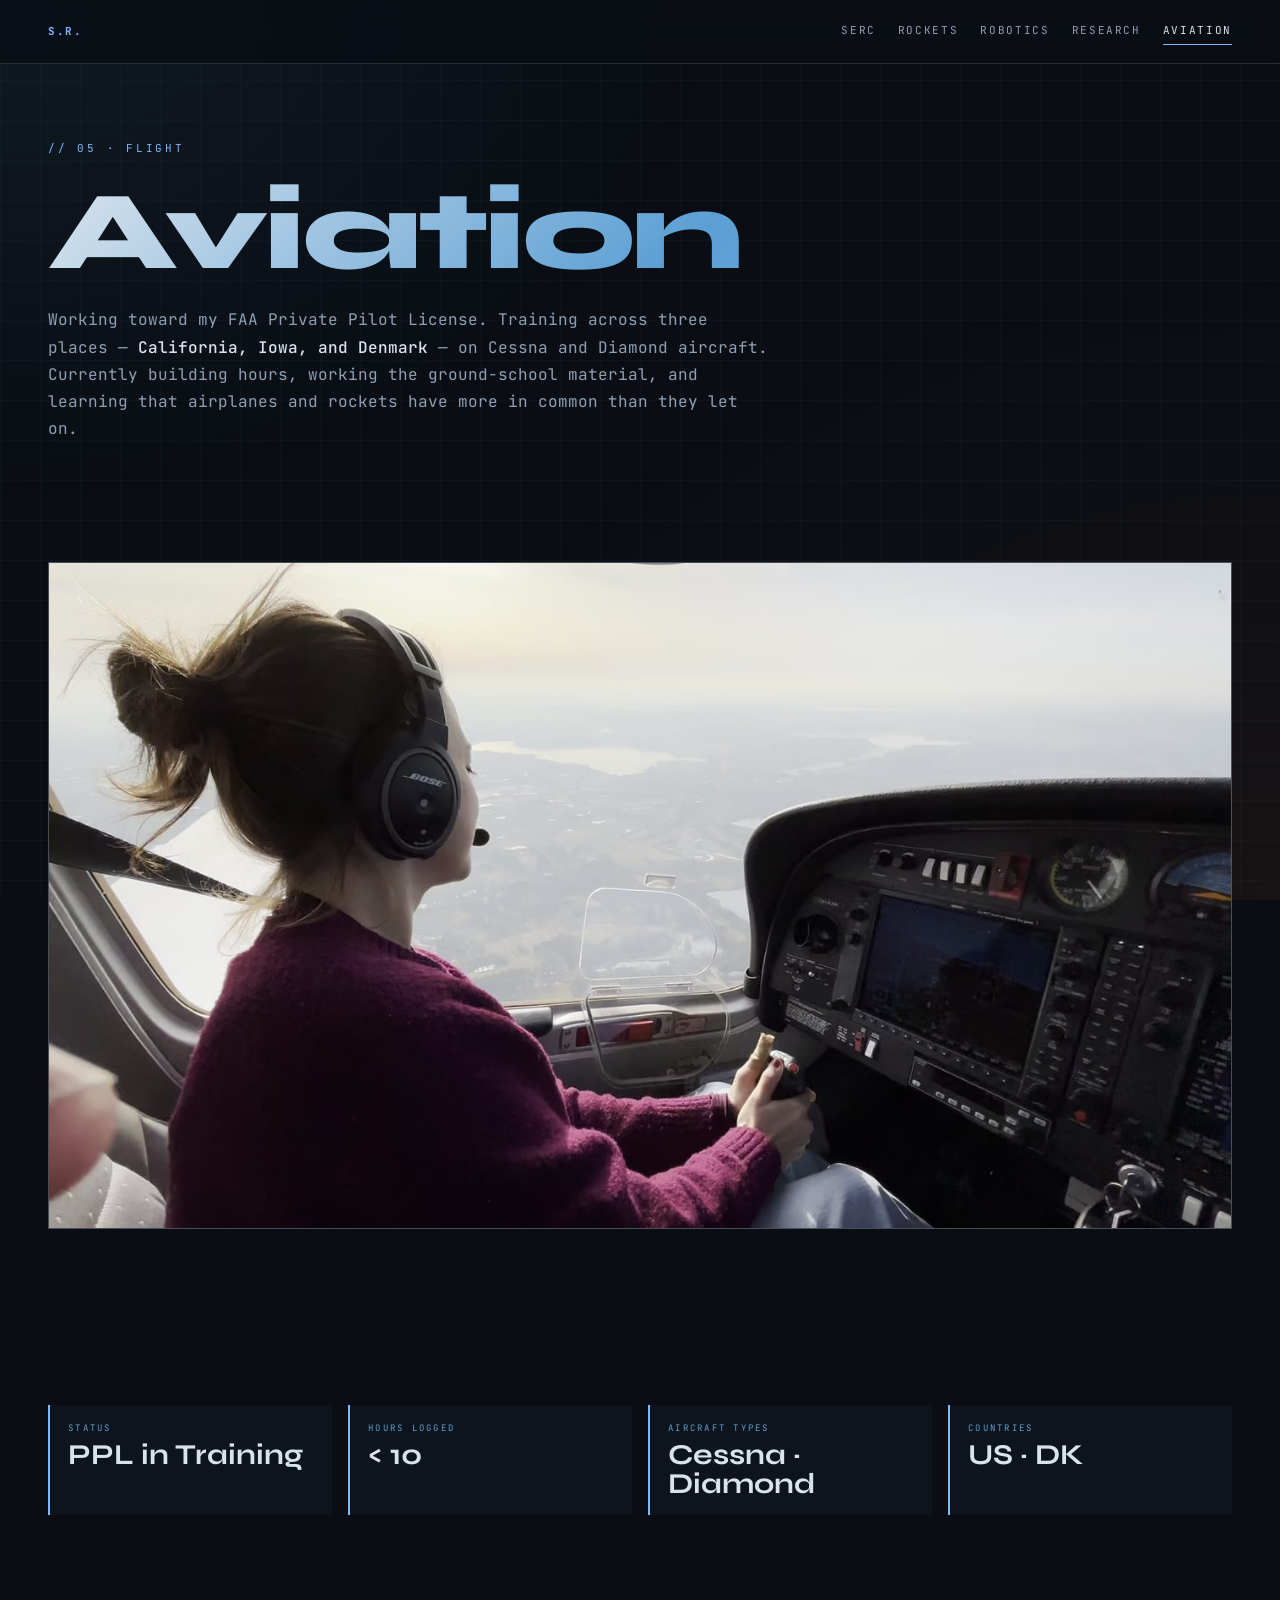
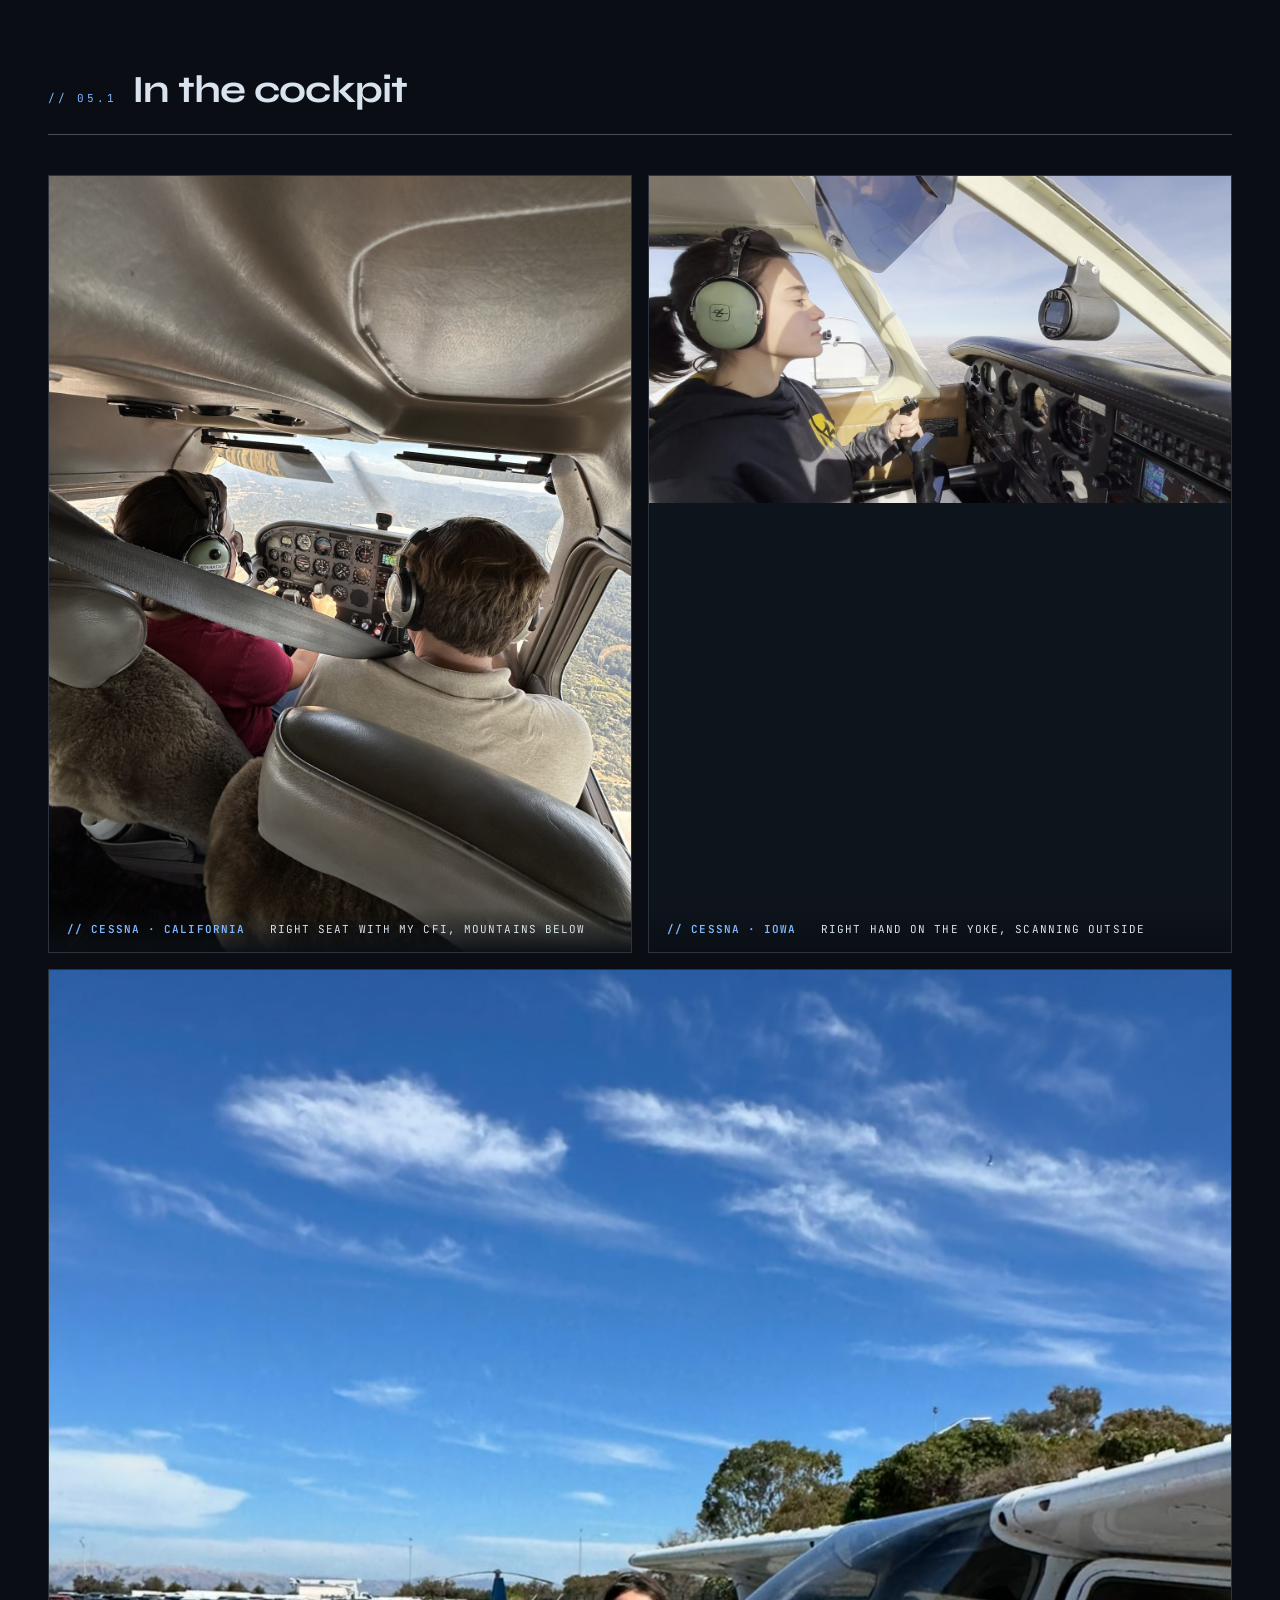
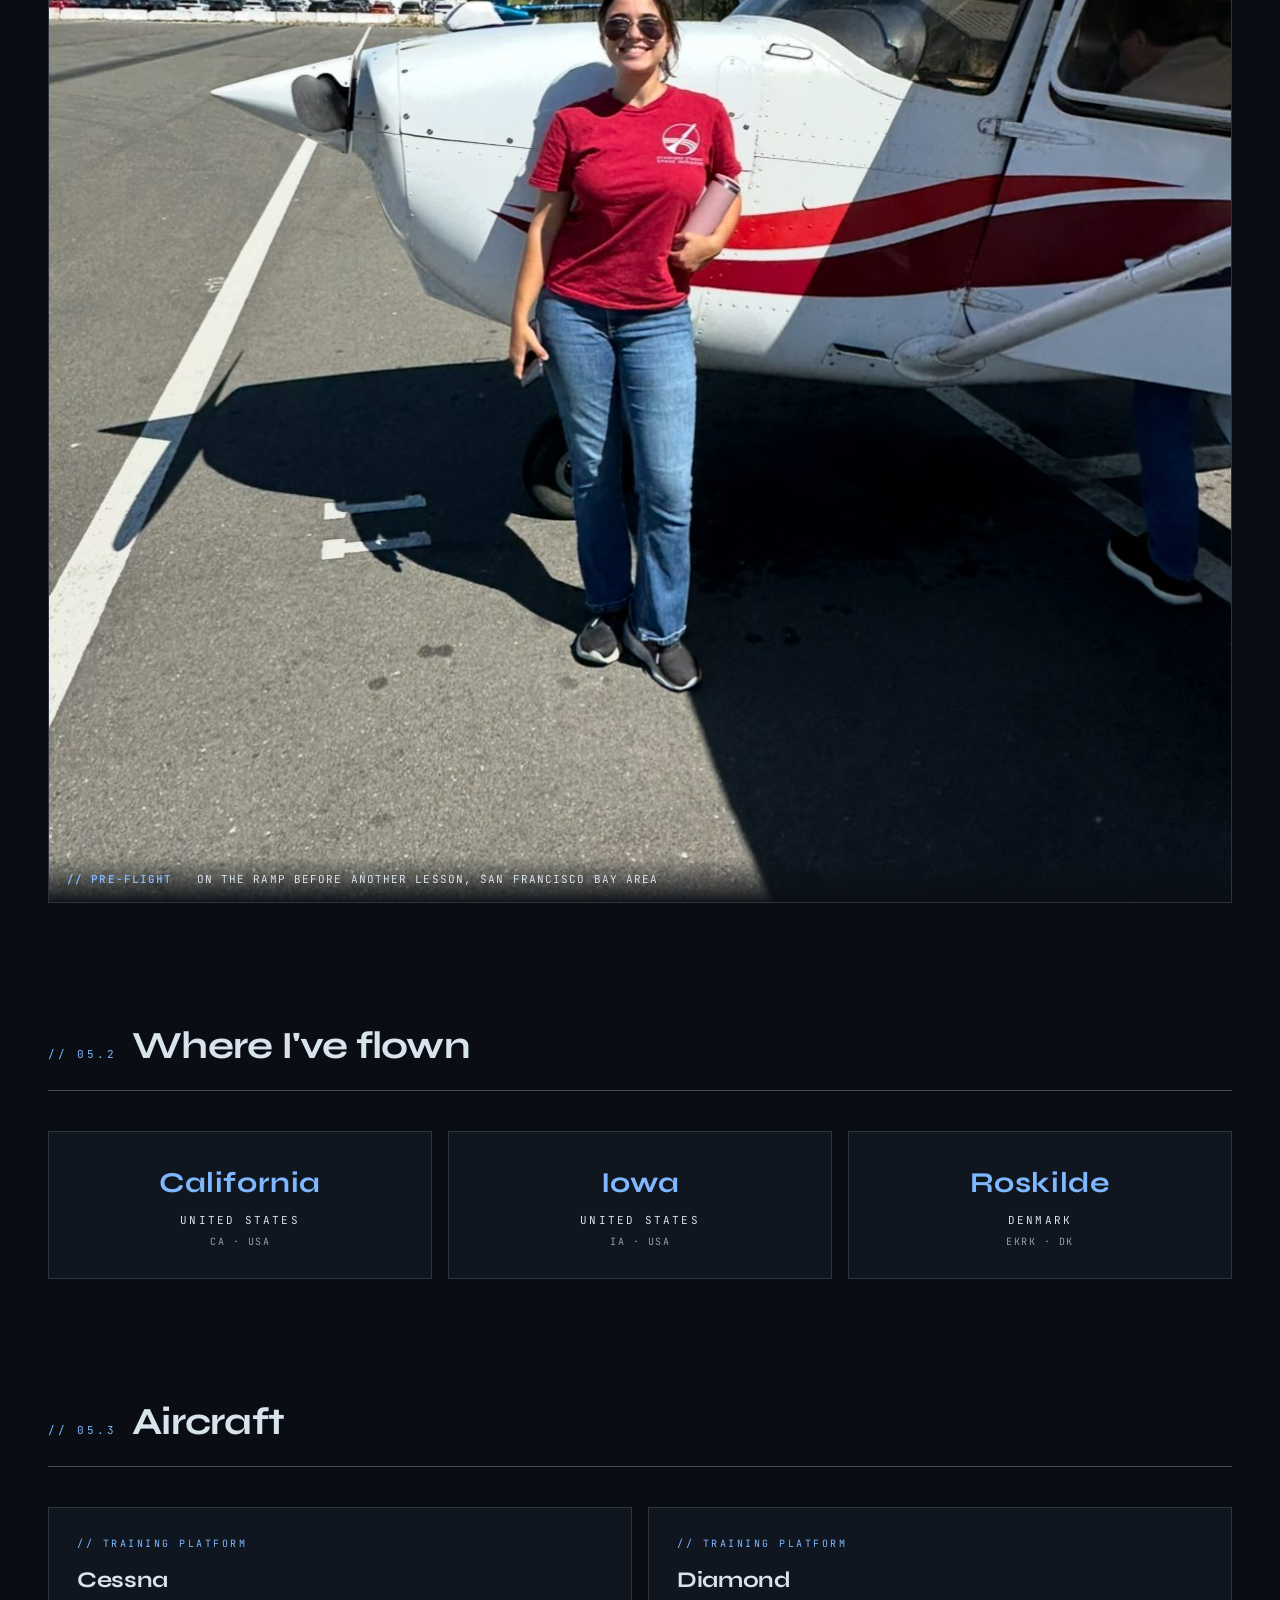
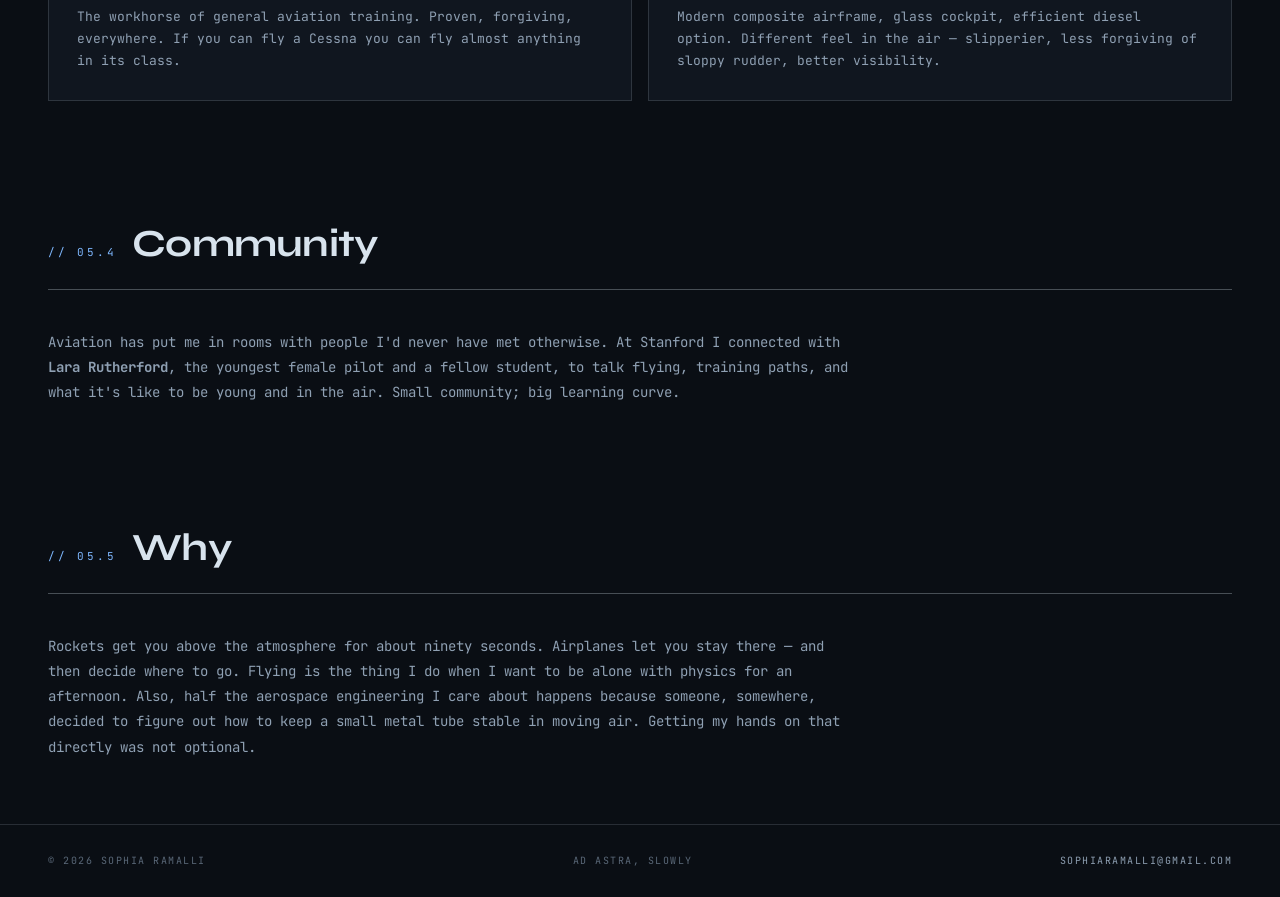
==== aviation.html @ e38fae96 "Update aviation.html" ====
<!DOCTYPE html>
<html lang="en">
<head>
<meta charset="UTF-8">
<meta name="viewport" content="width=device-width, initial-scale=1.0">
<title>Aviation - Sophia Ramalli</title>
<link rel="preconnect" href="https://fonts.googleapis.com">
<link rel="preconnect" href="https://fonts.gstatic.com" crossorigin>
<link href="https://fonts.googleapis.com/css2?family=JetBrains+Mono:wght@400;500;600;700&family=Syne:wght@500;600;700;800&display=swap" rel="stylesheet">
<link rel="stylesheet" href="styles.css">
<style>
.locations{display:grid;grid-template-columns:repeat(3,1fr);gap:16px;margin-top:24px}
.loc{background:var(--bg-card);border:1px solid var(--line);padding:28px;transition:border-color .3s;text-align:center}
.loc:hover{border-color:var(--theme-accent)}
.loc .icao{font-family:'Syne',sans-serif;font-size:1.8rem;font-weight:700;letter-spacing:0.02em;color:var(--theme-accent)}
.loc .place{margin-top:6px;font-size:11px;letter-spacing:0.2em;color:var(--text);text-transform:uppercase}
.loc .country{margin-top:4px;font-size:10px;color:var(--text-dim);letter-spacing:0.15em;text-transform:uppercase}
.ac-grid{display:grid;grid-template-columns:1fr 1fr;gap:16px}
@media(max-width:768px){.locations,.ac-grid{grid-template-columns:1fr}}
</style>
</head>
<body class="page-aviation">

<nav>
  <a class="brand" href="index.html">S.R.</a>
  <div class="links">
    <a href="serc.html">SERC</a>
    <a href="rockets.html">Rockets</a>
    <a href="robotics.html">Robotics</a>
    <a href="research.html">Research</a>
    <a href="aviation.html" class="active">Aviation</a>
  </div>
</nav>

<main>

<header class="page-header">
  <div class="crumb">// 05 · FLIGHT</div>
  <h1>Aviation</h1>
  <p class="tagline">Working toward my FAA Private Pilot License. Training across three places — <em>California, Iowa, and Denmark</em> — on Cessna and Diamond aircraft. Currently building hours, working the ground-school material, and learning that airplanes and rockets have more in common than they let on.</p>
</header>

<section class="block reveal">
  <div class="img-hero">
    <img src="images/img_2002.jpg" alt="Sophia at the controls of a Diamond aircraft, glass cockpit visible, view of coastline below" loading="lazy">
  </div>
</section>

<section class="block reveal">
  <div class="tele-row">
    <div class="tele"><div class="l">Status</div><div class="v">PPL in Training</div></div>
    <div class="tele"><div class="l">Hours Logged</div><div class="v">&lt; 10</div></div>
    <div class="tele"><div class="l">Aircraft Types</div><div class="v">Cessna · Diamond</div></div>
    <div class="tele"><div class="l">Countries</div><div class="v">US · DK</div></div>
  </div>
</section>

<section class="block reveal">
  <div class="section-title"><span class="num">// 05.1</span><h2>In the cockpit</h2></div>
  <div style="display:grid;grid-template-columns:1fr 1fr;gap:16px" class="cockpit-grid">
    <div class="img-wrap">
      <img src="images/img_4714.jpg" alt="Sophia at the controls of a Cessna with CFI in the right seat, mountains visible" loading="lazy">
      <div class="caption"><b>// CESSNA · CALIFORNIA</b> &nbsp; Right seat with my CFI, mountains below</div>
    </div>
    <div class="img-wrap">
      <img src="images/img_6399.jpg" alt="Sophia in Iowa Hawkeyes hoodie at the controls of a Cessna mid-flight, hand on yoke, instrument panel visible" loading="lazy">
      <div class="caption"><b>// CESSNA · IOWA</b> &nbsp; Right hand on the yoke, scanning outside</div>
    </div>
  </div>
  <div style="margin-top:16px" class="img-wrap">
    <img src="images/img_4027.jpg" alt="Sophia in a Stanford Student Space Initiative shirt on the ramp next to a Cessna" loading="lazy">
    <div class="caption"><b>// PRE-FLIGHT</b> &nbsp; On the ramp before another lesson, San Francisco Bay Area</div>
  </div>
  <style>@media(max-width:768px){.cockpit-grid{grid-template-columns:1fr !important}}</style>
</section>

<section class="block reveal">
  <div class="section-title"><span class="num">// 05.2</span><h2>Where I've flown</h2></div>
  <div class="locations">
    <div class="loc"><div class="icao">California</div><div class="place">United States</div><div class="country">CA · USA</div></div>
    <div class="loc"><div class="icao">Iowa</div><div class="place">United States</div><div class="country">IA · USA</div></div>
    <div class="loc"><div class="icao">Roskilde</div><div class="place">Denmark</div><div class="country">EKRK · DK</div></div>
  </div>
</section>

<section class="block reveal">
  <div class="section-title"><span class="num">// 05.3</span><h2>Aircraft</h2></div>
  <div class="ac-grid">
    <div class="card">
      <div class="card-tag">// Training Platform</div>
      <h3>Cessna</h3>
      <p>The workhorse of general aviation training. Proven, forgiving, everywhere. If you can fly a Cessna you can fly almost anything in its class.</p>
    </div>
    <div class="card">
      <div class="card-tag">// Training Platform</div>
      <h3>Diamond</h3>
      <p>Modern composite airframe, glass cockpit, efficient diesel option. Different feel in the air — slipperier, less forgiving of sloppy rudder, better visibility.</p>
    </div>
  </div>
</section>

<section class="block reveal">
  <div class="section-title"><span class="num">// 05.4</span><h2>Community</h2></div>
  <p style="color:var(--text-dim);font-size:14px;line-height:1.8;max-width:800px">
    Aviation has put me in rooms with people I'd never have met otherwise. At Stanford I connected with <b>Lara Rutherford</b>, the youngest female pilot and a fellow student, to talk flying, training paths, and what it's like to be young and in the air. Small community; big learning curve.
  </p>
</section>

<section class="block reveal">
  <div class="section-title"><span class="num">// 05.5</span><h2>Why</h2></div>
  <p style="color:var(--text-dim);font-size:14px;line-height:1.8;max-width:800px">
    Rockets get you above the atmosphere for about ninety seconds. Airplanes let you stay there — and then decide where to go. Flying is the thing I do when I want to be alone with physics for an afternoon. Also, half the aerospace engineering I care about happens because someone, somewhere, decided to figure out how to keep a small metal tube stable in moving air. Getting my hands on that directly was not optional.
  </p>
</section>

</main>

<footer>
  <span>© 2026 Sophia Ramalli</span>
  <span>Ad astra, slowly</span>
  <span><a href="mailto:sophiaramalli@gmail.com">sophiaramalli@gmail.com</a></span>
</footer>

<script>const io=new IntersectionObserver((es)=>{es.forEach(e=>{if(e.isIntersecting){e.target.classList.add('in');io.unobserve(e.target)}})},{rootMargin:'-40px'});document.querySelectorAll('.reveal').forEach(el=>io.observe(el));</script>
</body>
</html>
---- styles.css ----
/* ===== BASE ===== */
*,*::before,*::after{margin:0;padding:0;box-sizing:border-box}
:root{
  --bg:#0A0E14;
  --bg-alt:#0E141C;
  --bg-card:#10161F;
  --text:#D8E3ED;
  --text-dim:#8FA0B3;
  --text-mute:#5A6878;
  --accent:#5B9FD4;
  --hot:#FF6B35;
  --hot-dim:rgba(255,107,53,0.12);
  --line:rgba(216,227,237,0.15);
  --line-strong:rgba(216,227,237,0.3);
}
html{scroll-behavior:smooth}
body{
  background:var(--bg);color:var(--text);
  font-family:'JetBrains Mono',monospace;font-size:14px;line-height:1.6;
  overflow-x:hidden;min-height:100vh;
  --theme-accent:var(--hot);
}
body.page-home     {--theme-accent:#FF6B35}
body.page-serc     {--theme-accent:#FF6B35}
body.page-rockets  {--theme-accent:#E14D2A}
body.page-robotics {--theme-accent:#37D6B8}
body.page-research {--theme-accent:#FFC857}
body.page-industry {--theme-accent:#A78BFA}
body.page-impact   {--theme-accent:#F472B6}
body.page-aviation {--theme-accent:#7FB8FF}

body::before{content:'';position:fixed;inset:0;background-image:linear-gradient(rgba(100,160,200,0.04) 1px,transparent 1px),linear-gradient(90deg,rgba(100,160,200,0.04) 1px,transparent 1px);background-size:40px 40px;pointer-events:none;z-index:0}
body::after{content:'';position:fixed;inset:0;background:radial-gradient(ellipse at top left,rgba(91,159,212,0.08) 0%,transparent 40%),radial-gradient(ellipse at bottom right,rgba(255,107,53,0.06) 0%,transparent 50%);pointer-events:none;z-index:0}
main,nav,footer{position:relative;z-index:1}
a{color:inherit;text-decoration:none}

/* ===== NAV ===== */
nav{position:fixed;top:0;left:0;right:0;z-index:100;padding:18px 48px;display:flex;justify-content:space-between;align-items:center;background:rgba(10,14,20,0.85);backdrop-filter:blur(12px);border-bottom:1px solid var(--line);font-size:11px;letter-spacing:0.15em;text-transform:uppercase}
nav .brand{color:var(--theme-accent);font-weight:700}
nav .links{display:flex;gap:22px}
nav .links a{color:var(--text-dim);transition:color .2s;padding:4px 0}
nav .links a:hover{color:var(--theme-accent)}
nav .links a.active{color:var(--text);border-bottom:1px solid var(--theme-accent)}
@media(max-width:900px){nav{padding:14px 18px;font-size:10px}nav .links{gap:10px}}
@media(max-width:520px){nav .links{display:none}nav::after{content:'☰';color:var(--theme-accent);font-size:18px}}

/* ===== FRAME CORNERS ===== */
.corner{position:absolute;width:16px;height:16px;border-color:var(--theme-accent);pointer-events:none}
.corner.tl{top:-1px;left:-1px;border-top:2px solid;border-left:2px solid}
.corner.tr{top:-1px;right:-1px;border-top:2px solid;border-right:2px solid}
.corner.bl{bottom:-1px;left:-1px;border-bottom:2px solid;border-left:2px solid}
.corner.br{bottom:-1px;right:-1px;border-bottom:2px solid;border-right:2px solid}

/* ===== PAGE HEADER ===== */
.page-header{padding:140px 48px 40px;max-width:1400px;margin:0 auto}
.page-header .crumb{font-size:11px;letter-spacing:0.25em;color:var(--theme-accent);text-transform:uppercase;margin-bottom:24px}
.page-header h1{font-family:'Syne',sans-serif;font-size:clamp(3rem,9vw,7rem);font-weight:800;letter-spacing:-0.03em;line-height:0.9;background:linear-gradient(135deg,var(--text) 0%,var(--accent) 55%,var(--theme-accent) 100%);-webkit-background-clip:text;-webkit-text-fill-color:transparent;background-clip:text}
.page-header .tagline{margin-top:24px;color:var(--text-dim);font-size:1rem;max-width:720px;line-height:1.7}
.page-header .tagline em{color:var(--text);font-style:normal;font-weight:500}
@media(max-width:768px){.page-header{padding:110px 20px 30px}}

.ham-banner{
  display:flex;
  align-items:center;
  gap:14px;
  flex-wrap:wrap;
  margin-bottom:28px;
  padding:14px 18px;
  border:1px solid var(--hot);
  background:rgba(255,107,53,0.06);
  width:fit-content;
  position:relative;
  overflow:hidden;
}

.ham-banner::before{
  content:'';
  position:absolute;
  inset:0;
  background:linear-gradient(
    135deg,
    transparent 0%,
    rgba(255,107,53,0.08) 100%
  );
  pointer-events:none;
}

.ham-label{
  font-size:10px;
  letter-spacing:0.25em;
  text-transform:uppercase;
  color:var(--hot);
  font-weight:700;
}

.ham-text{
  font-size:12px;
  color:var(--text-dim);
  letter-spacing:0.08em;
}

.ham-call{
  font-family:'JetBrains Mono', monospace;
  font-size:13px;
  font-weight:700;
  letter-spacing:0.18em;
  color:var(--text);
  padding:6px 10px;
  border:1px solid var(--line-strong);
  background:rgba(255,255,255,0.03);
}

.access-grid{
  display:grid;
  grid-template-columns:repeat(2,minmax(0,1fr));
  gap:20px;
  margin-top:24px;
}

.access-card{
  display:block;
  padding:30px;
  border:1px solid rgba(255,255,255,0.12);
  background:linear-gradient(180deg,#0B1D3A 0%, #081427 100%);
  text-decoration:none;
  color:#F5F7FA;
  transition:
    transform .18s ease,
    border-color .18s ease,
    box-shadow .18s ease,
    background .18s ease;
  position:relative;
  overflow:hidden;
}

.access-card::before{
  content:"";
  position:absolute;
  inset:0;
  background:linear-gradient(
    135deg,
    rgba(255,255,255,0.06),
    transparent 40%
  );
  pointer-events:none;
}

.access-card:hover{
  transform:translateY(-5px);
  border-color:rgba(255,255,255,0.22);
  box-shadow:0 12px 30px rgba(0,0,0,0.28);
  background:linear-gradient(180deg,#10264A 0%, #0A1830 100%);
}

.access-label{
  font-size:11px;
  letter-spacing:.14em;
  color:#9FB3D1;
  margin-bottom:14px;
}

.access-card h3{
  margin-bottom:12px;
  color:#FFFFFF;
}

.access-card p{
  font-size:14px;
  line-height:1.7;
  color:#C8D1DC;
}

.access-link{
  display:inline-block;
  margin-top:20px;
  font-weight:600;
  color:#FFFFFF;
}

@media(max-width:900px){
  .access-grid{
    grid-template-columns:1fr;
  }
}

@media(max-width:900px){
  .access-grid{
    grid-template-columns:1fr;
  }
}

/* ===== SECTIONS ===== */
section.block{padding:48px 48px 64px;max-width:1400px;margin:0 auto}
@media(max-width:768px){section.block{padding:32px 20px}}
.section-title{display:flex;align-items:baseline;gap:16px;margin-bottom:40px;padding-bottom:14px;border-bottom:1px solid var(--line-strong)}
.section-title .num{font-size:11px;letter-spacing:0.25em;color:var(--theme-accent)}
.section-title h2{font-family:'Syne',sans-serif;font-size:clamp(1.6rem,3.5vw,2.4rem);font-weight:700;letter-spacing:-0.02em;color:var(--text)}

/* ===== TELEMETRY STRIP ===== */
.tele-row{display:grid;grid-template-columns:repeat(4,1fr);gap:16px;margin:32px 0}
.tele{padding:16px 18px;border-left:2px solid var(--theme-accent);background:var(--bg-alt)}
.tele .l{font-size:9px;letter-spacing:0.25em;color:var(--accent);text-transform:uppercase}
.tele .v{font-family:'Syne',sans-serif;font-size:clamp(1.3rem,2.6vw,1.8rem);font-weight:700;color:var(--text);margin-top:6px;line-height:1}
@media(max-width:768px){.tele-row{grid-template-columns:repeat(2,1fr)}}

/* ===== CARDS ===== */
.card{background:var(--bg-card);border:1px solid var(--line);padding:28px;transition:border-color .3s,transform .3s}
.card:hover{border-color:var(--theme-accent);transform:translateY(-2px)}
.card-tag{font-size:10px;letter-spacing:0.25em;color:var(--theme-accent);text-transform:uppercase;margin-bottom:10px}
.card h3{font-family:'Syne',sans-serif;font-size:1.4rem;font-weight:700;letter-spacing:-0.015em;margin-bottom:8px;color:var(--text)}
.card p{color:var(--text-dim);font-size:13px;line-height:1.7}
.card .meta{margin-top:18px;padding-top:14px;border-top:1px solid var(--line);display:flex;gap:24px;font-size:10px;letter-spacing:0.15em;text-transform:uppercase;color:var(--accent);flex-wrap:wrap}
.card .meta b{color:var(--text);font-weight:500;display:block;font-size:13px;margin-top:4px}

/* ===== IMAGES ===== */
.img-wrap{position:relative;overflow:hidden;background:var(--bg-alt);border:1px solid var(--line)}
.img-wrap img{display:block;width:100%;height:auto;transition:transform .6s ease}
.img-wrap:hover img{transform:scale(1.03)}
.img-wrap .caption{position:absolute;left:0;right:0;bottom:0;padding:14px 18px;background:linear-gradient(transparent,rgba(10,14,20,0.95));font-size:11px;letter-spacing:0.1em;color:var(--text);text-transform:uppercase;line-height:1.5}
.img-wrap .caption b{color:var(--theme-accent);font-weight:600}
.img-hero{margin:32px 0;position:relative}
.img-hero img{width:100%;height:auto;display:block;border:1px solid var(--line-strong)}

/* ===== TIMELINE ===== */
.timeline{display:flex;flex-direction:column}
.tl-item{display:grid;grid-template-columns:160px 1fr;gap:32px;padding:22px 0;border-top:1px solid var(--line);transition:border-color .3s}
.tl-item:hover{border-top-color:var(--theme-accent)}
.tl-item:first-child{border-top:1px solid var(--line-strong)}
.tl-date{font-size:11px;letter-spacing:0.15em;color:var(--accent);text-transform:uppercase;padding-top:4px}
.tl-content .role{font-family:'Syne',sans-serif;font-size:1.3rem;font-weight:600;color:var(--text);letter-spacing:-0.01em}
.tl-content .org{color:var(--theme-accent);font-size:11px;letter-spacing:0.15em;text-transform:uppercase;margin-top:4px}
.tl-content .desc{color:var(--text-dim);margin-top:10px;font-size:13px;line-height:1.7}
@media(max-width:768px){.tl-item{grid-template-columns:1fr;gap:8px}}

/* ===== MEDIA STRIP (home) ===== */
.media-badges{display:flex;gap:10px;flex-wrap:wrap;margin-top:24px}
.media-badge{display:inline-flex;align-items:center;gap:8px;padding:6px 14px;border:1px solid var(--theme-accent);color:var(--theme-accent);font-size:10px;letter-spacing:0.2em;text-transform:uppercase;font-weight:600}

/* ===== FOOTER ===== */
footer{padding:28px 48px;border-top:1px solid var(--line);display:flex;justify-content:space-between;font-size:10px;letter-spacing:0.15em;text-transform:uppercase;color:var(--text-mute);gap:12px}
footer a{color:var(--text-dim)}
footer a:hover{color:var(--theme-accent)}
@media(max-width:768px){footer{padding:20px 18px;flex-direction:column;gap:6px;text-align:center}}

/* ===== GROUP DIVIDERS (subsection labels) ===== */
.group-divider{
  max-width:1400px;margin:48px auto 8px;padding:0 48px;
  display:flex;align-items:center;gap:18px;
  font-family:'JetBrains Mono',monospace;font-size:10px;letter-spacing:0.35em;text-transform:uppercase;
  color:var(--theme-accent);font-weight:700;
}
.group-divider::before{content:'';flex:0 0 28px;height:1px;background:var(--theme-accent);opacity:0.5}
.group-divider::after{content:'';flex:1;height:1px;background:var(--line)}
@media(max-width:768px){.group-divider{padding:0 20px;margin-top:32px}}

/* ===== REVEAL ===== */
@media(prefers-reduced-motion:no-preference){.reveal{opacity:0;transform:translateY(20px);transition:opacity .8s ease,transform .8s ease}.reveal.in{opacity:1;transform:translateY(0)}}

/* ===== CTA ===== */
.cta{display:inline-block;padding:12px 24px;border:1px solid var(--theme-accent);color:var(--theme-accent);font-size:11px;letter-spacing:0.2em;text-transform:uppercase;font-weight:600;transition:all .2s}
.cta:hover{background:var(--theme-accent);color:var(--bg)}
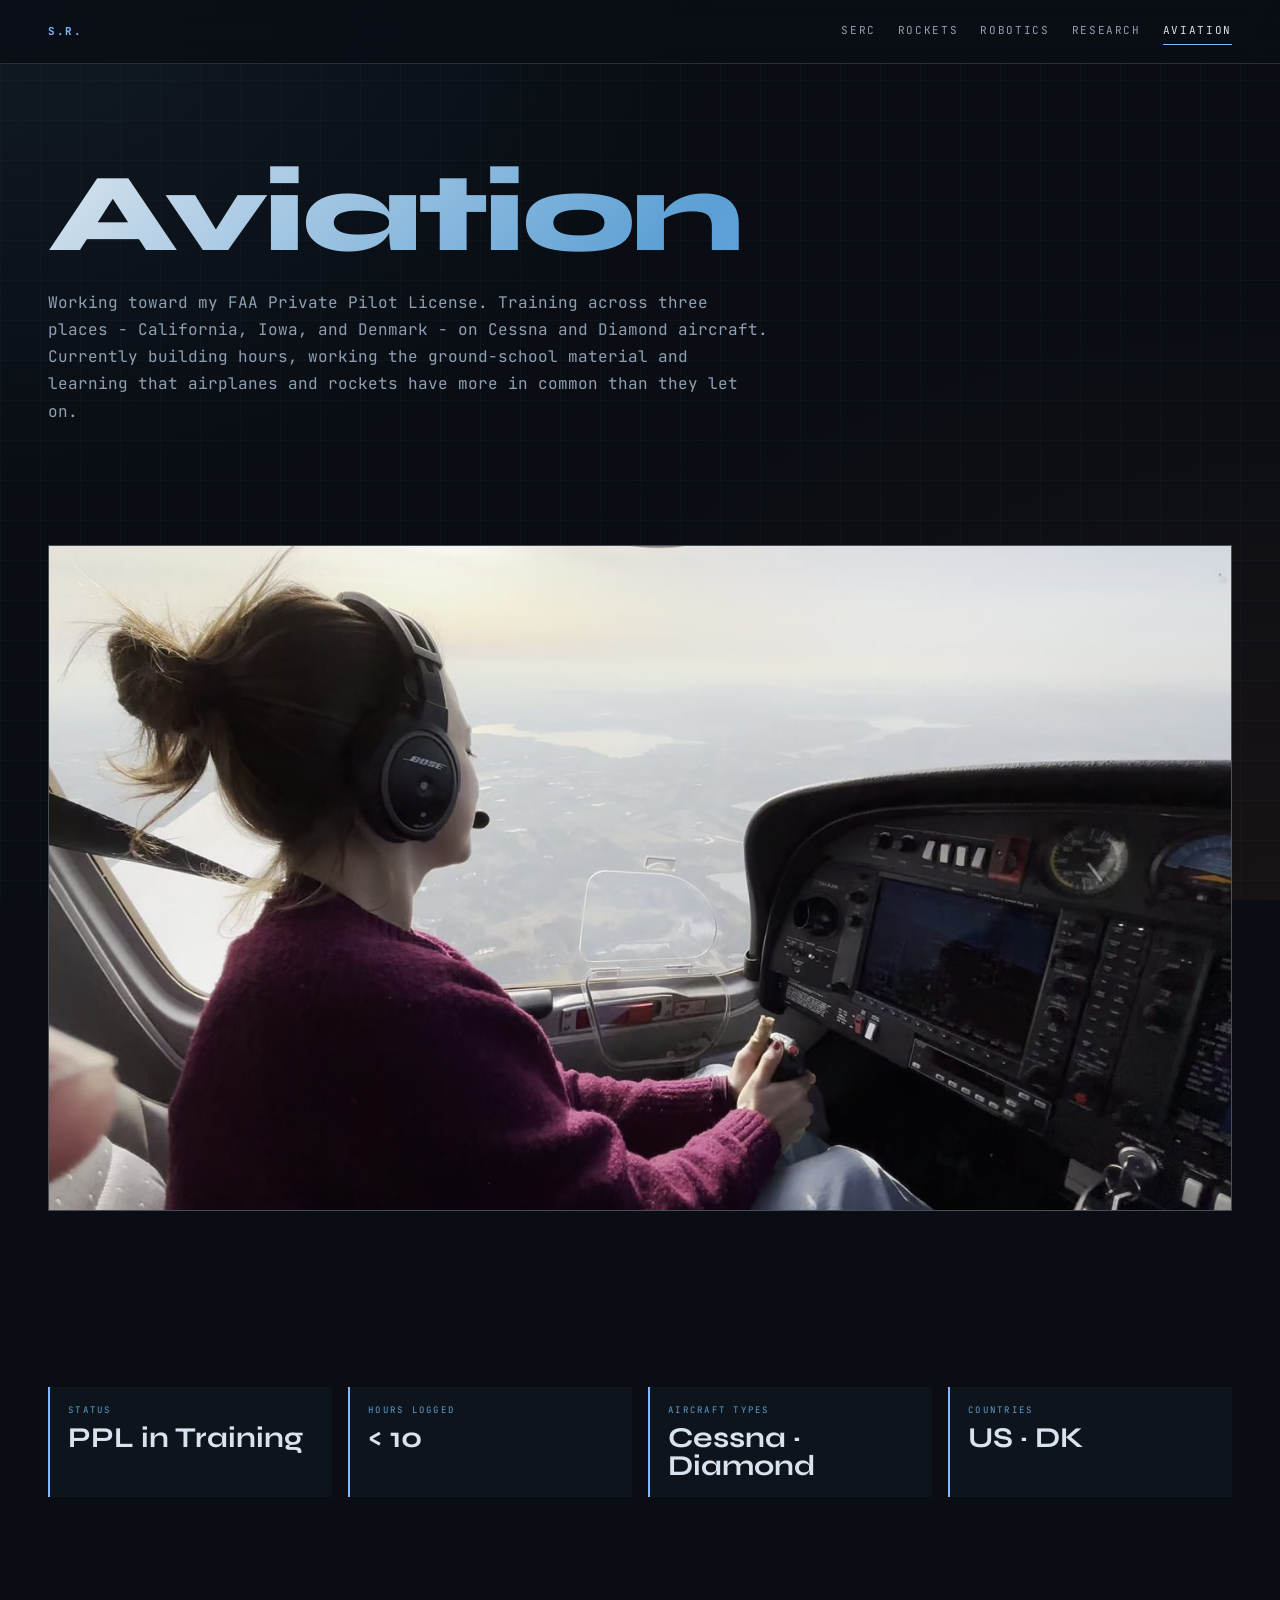
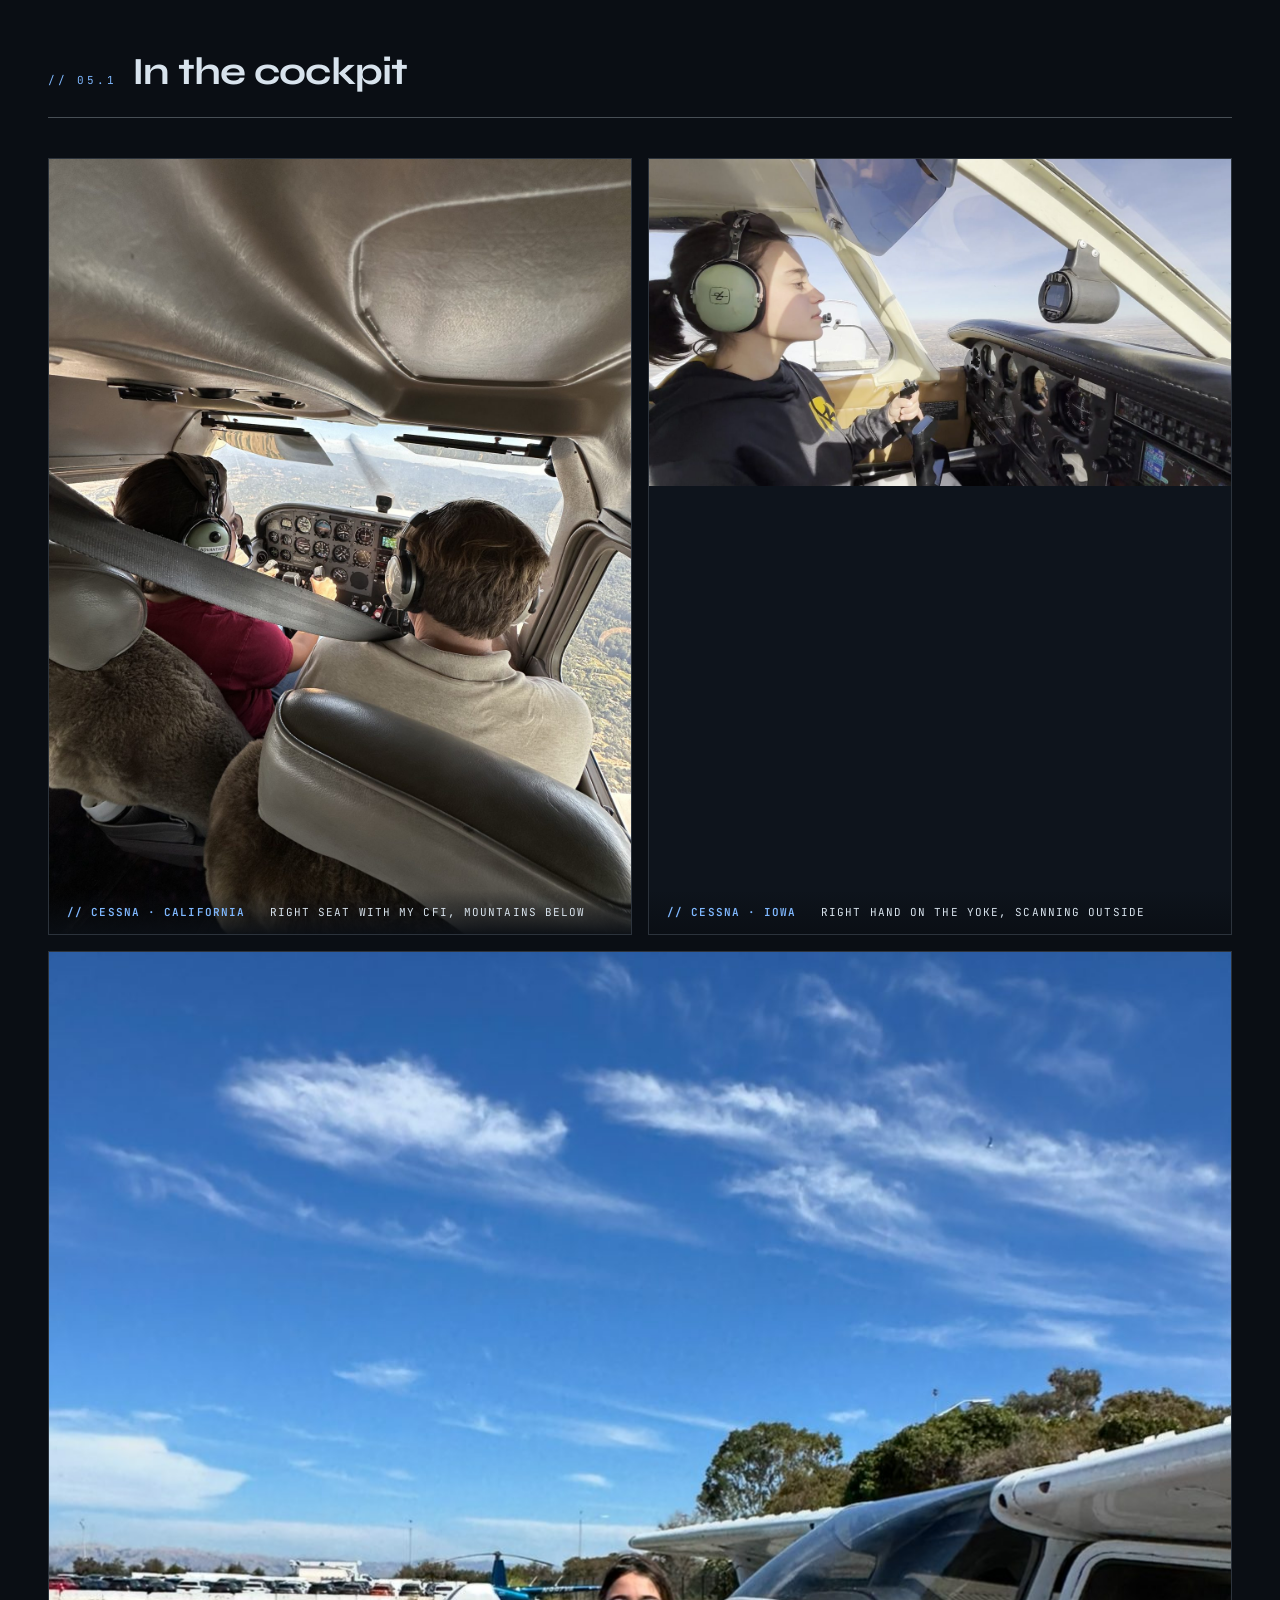
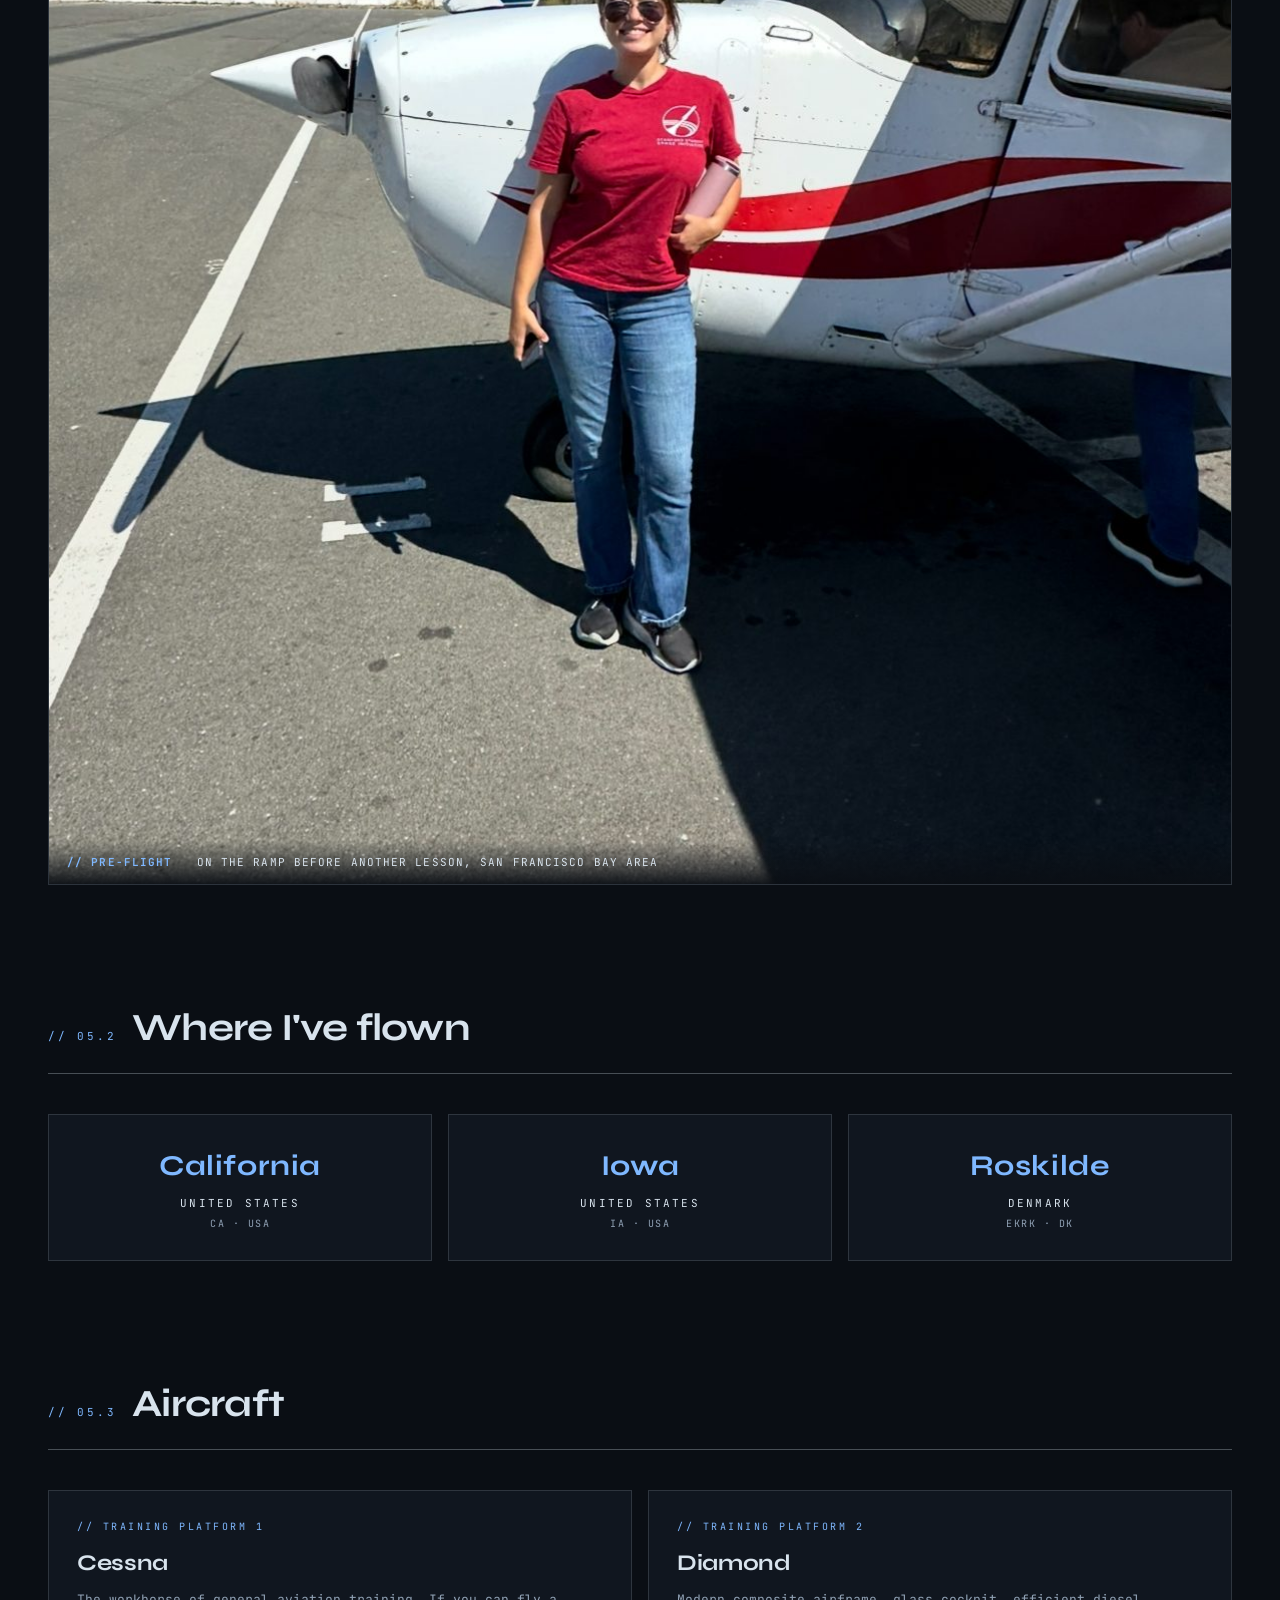
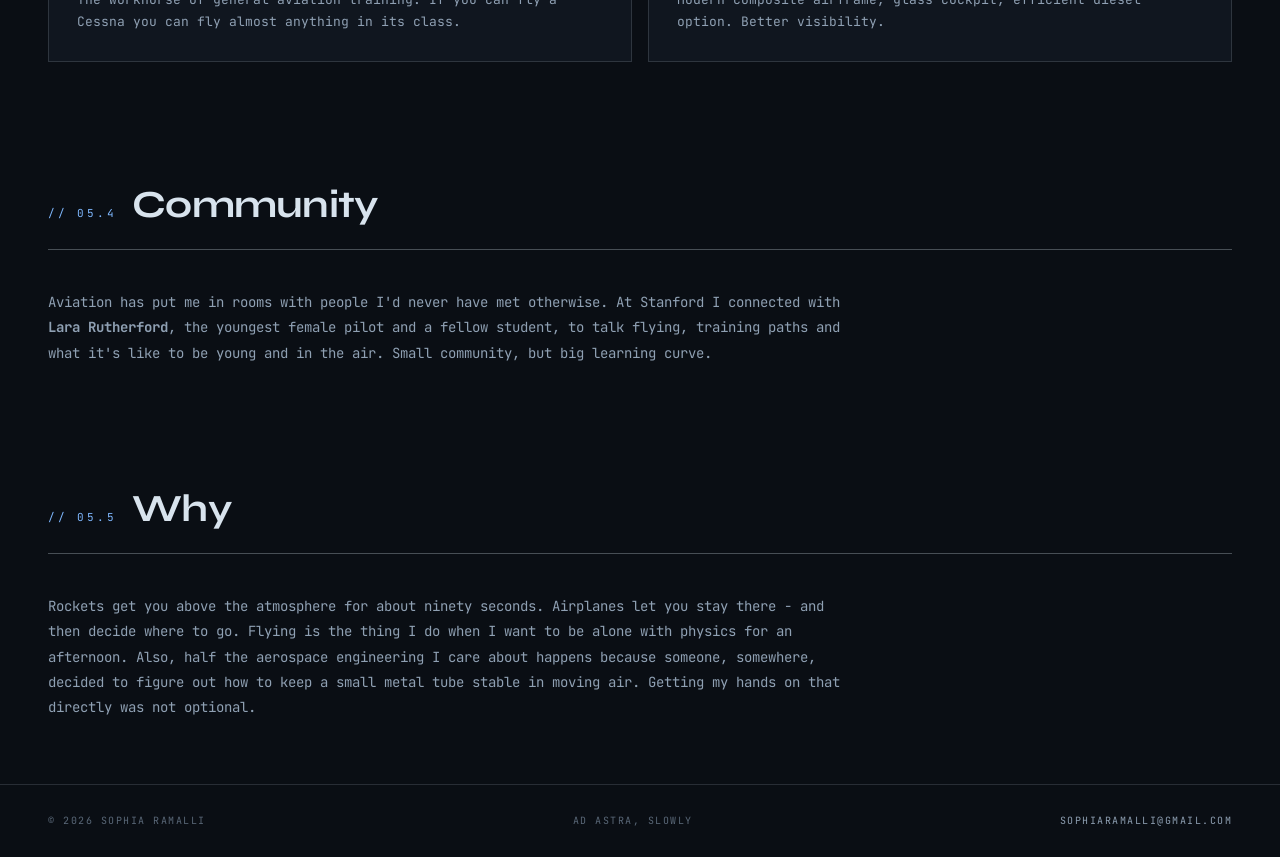
==== commit dd1c42aa: "Update aviation.html" ====
--- a/aviation.html
+++ b/aviation.html
@@ -35,9 +35,9 @@
 <main>
 
 <header class="page-header">
-  <div class="crumb">// 05 · FLIGHT</div>
+  <div class="crumb"></div>
   <h1>Aviation</h1>
-  <p class="tagline">Working toward my FAA Private Pilot License. Training across three places — <em>California, Iowa, and Denmark</em> — on Cessna and Diamond aircraft. Currently building hours, working the ground-school material, and learning that airplanes and rockets have more in common than they let on.</p>
+  <p class="tagline">Working toward my FAA Private Pilot License. Training across three places - California, Iowa, and Denmark - on Cessna and Diamond aircraft. Currently building hours, working the ground-school material and learning that airplanes and rockets have more in common than they let on.</p>
 </header>
 
 <section class="block reveal">
@@ -87,14 +87,14 @@
   <div class="section-title"><span class="num">// 05.3</span><h2>Aircraft</h2></div>
   <div class="ac-grid">
     <div class="card">
-      <div class="card-tag">// Training Platform</div>
+      <div class="card-tag">// Training Platform 1</div>
       <h3>Cessna</h3>
-      <p>The workhorse of general aviation training. Proven, forgiving, everywhere. If you can fly a Cessna you can fly almost anything in its class.</p>
+      <p>The workhorse of general aviation training. If you can fly a Cessna you can fly almost anything in its class.</p>
     </div>
     <div class="card">
-      <div class="card-tag">// Training Platform</div>
+      <div class="card-tag">// Training Platform 2</div>
       <h3>Diamond</h3>
-      <p>Modern composite airframe, glass cockpit, efficient diesel option. Different feel in the air — slipperier, less forgiving of sloppy rudder, better visibility.</p>
+      <p>Modern composite airframe, glass cockpit, efficient diesel option. Better visibility.</p>
     </div>
   </div>
 </section>
@@ -102,14 +102,14 @@
 <section class="block reveal">
   <div class="section-title"><span class="num">// 05.4</span><h2>Community</h2></div>
   <p style="color:var(--text-dim);font-size:14px;line-height:1.8;max-width:800px">
-    Aviation has put me in rooms with people I'd never have met otherwise. At Stanford I connected with <b>Lara Rutherford</b>, the youngest female pilot and a fellow student, to talk flying, training paths, and what it's like to be young and in the air. Small community; big learning curve.
+    Aviation has put me in rooms with people I'd never have met otherwise. At Stanford I connected with <b>Lara Rutherford</b>, the youngest female pilot and a fellow student, to talk flying, training paths and what it's like to be young and in the air. Small community, but big learning curve.
   </p>
 </section>
 
 <section class="block reveal">
   <div class="section-title"><span class="num">// 05.5</span><h2>Why</h2></div>
   <p style="color:var(--text-dim);font-size:14px;line-height:1.8;max-width:800px">
-    Rockets get you above the atmosphere for about ninety seconds. Airplanes let you stay there — and then decide where to go. Flying is the thing I do when I want to be alone with physics for an afternoon. Also, half the aerospace engineering I care about happens because someone, somewhere, decided to figure out how to keep a small metal tube stable in moving air. Getting my hands on that directly was not optional.
+    Rockets get you above the atmosphere for about ninety seconds. Airplanes let you stay there - and then decide where to go. Flying is the thing I do when I want to be alone with physics for an afternoon. Also, half the aerospace engineering I care about happens because someone, somewhere, decided to figure out how to keep a small metal tube stable in moving air. Getting my hands on that directly was not optional.
   </p>
 </section>
 
--- a/styles.css
+++ b/styles.css
@@ -189,6 +189,30 @@
   }
 }
 
+.media-strip .item{
+  font-size:12px;
+  color:var(--text-dim);
+  display:flex;
+  align-items:center;
+  gap:8px;
+  text-decoration:none;
+  transition:all .25s ease;
+}
+
+.media-strip .item:hover{
+  color:var(--hot);
+  transform:translateY(-1px);
+}
+
+.media-strip .item b{
+  color:var(--text);
+  font-weight:500;
+}
+
+.media-strip .item:hover b{
+  color:var(--hot);
+}
+
 /* ===== SECTIONS ===== */
 section.block{padding:48px 48px 64px;max-width:1400px;margin:0 auto}
 @media(max-width:768px){section.block{padding:32px 20px}}
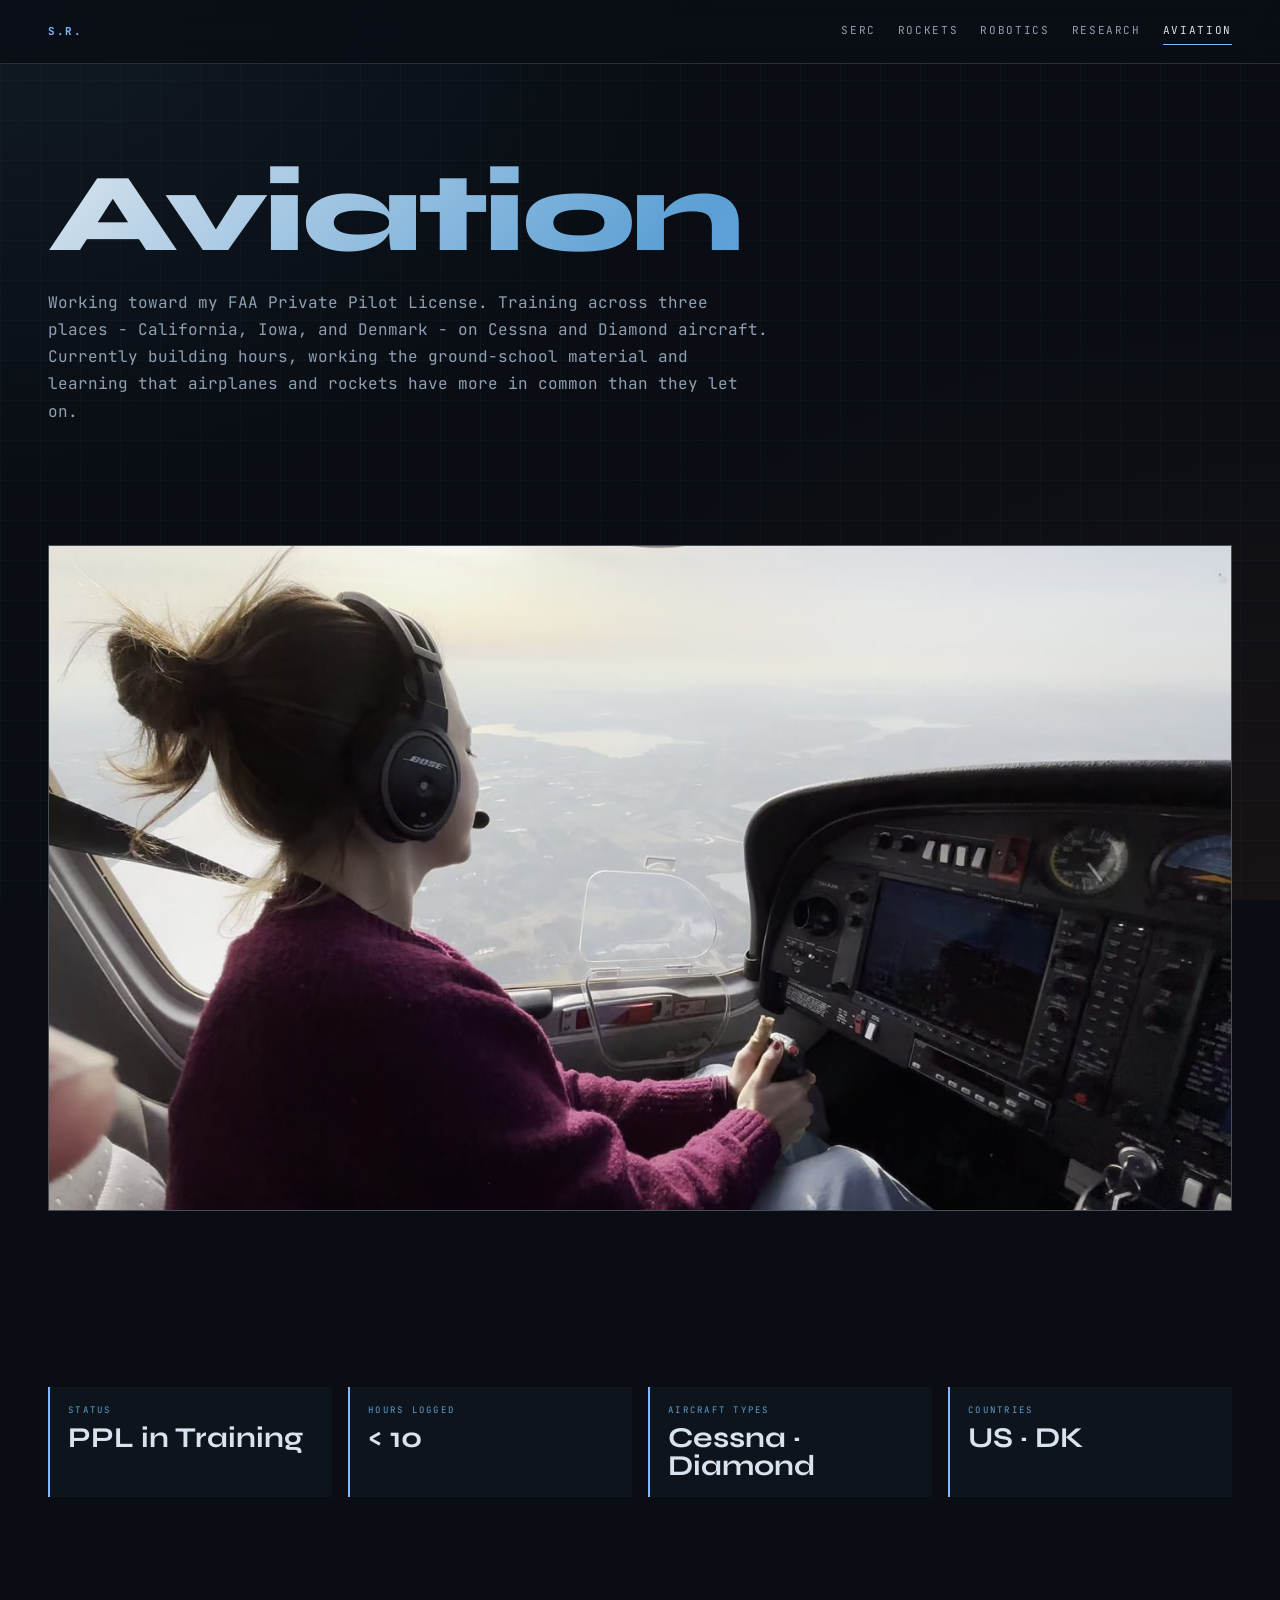
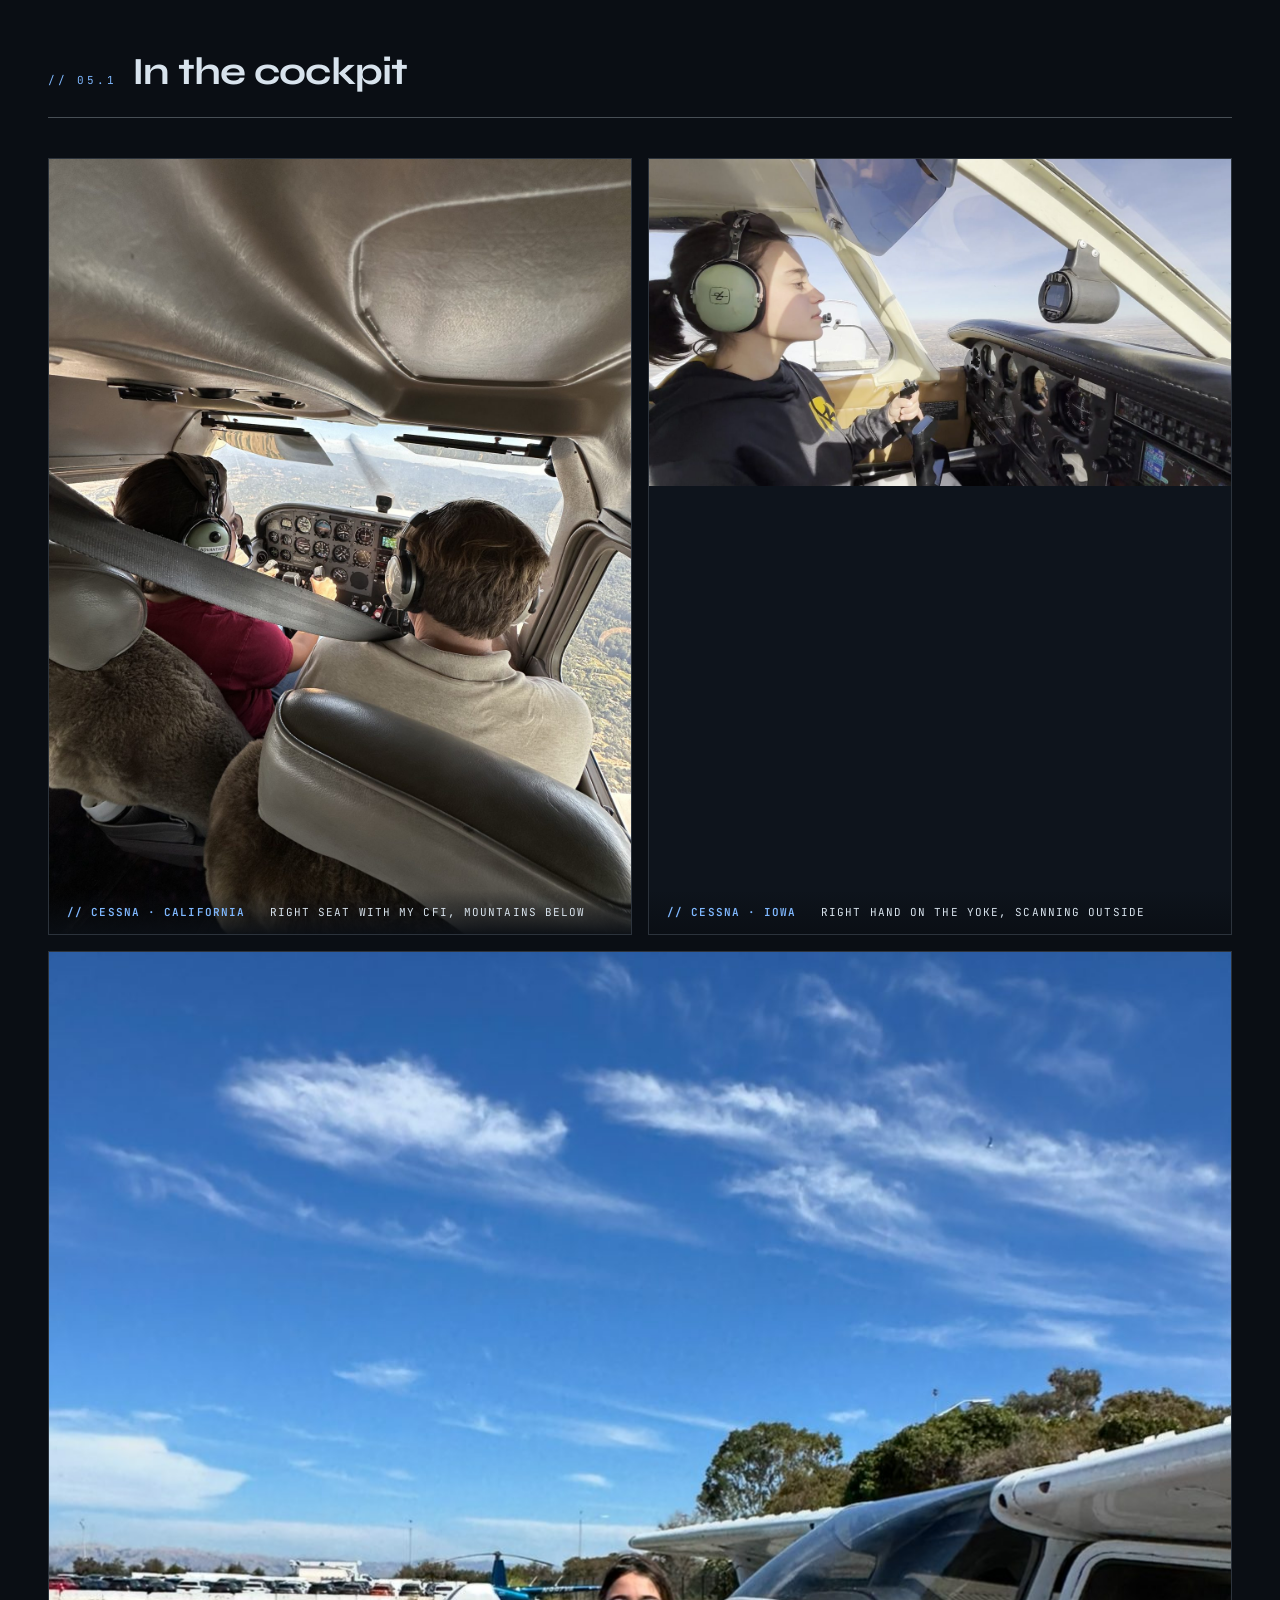
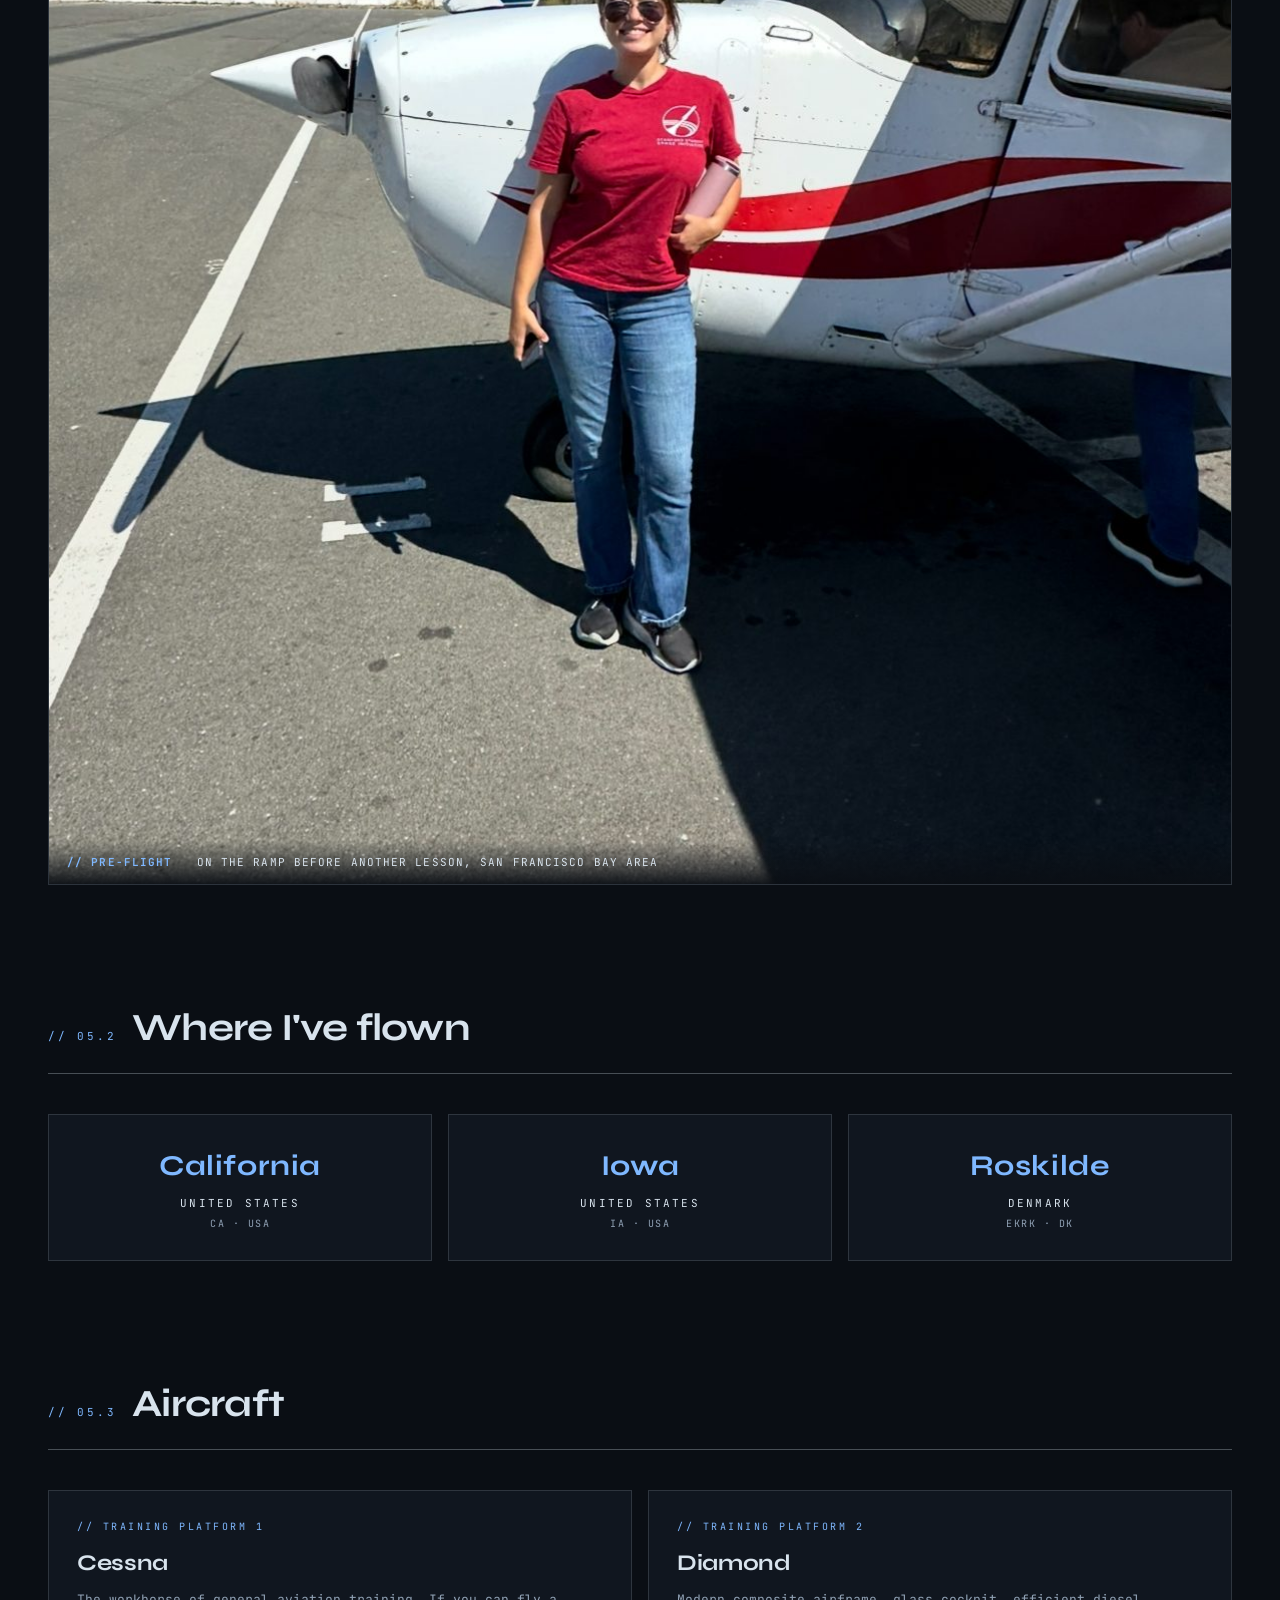
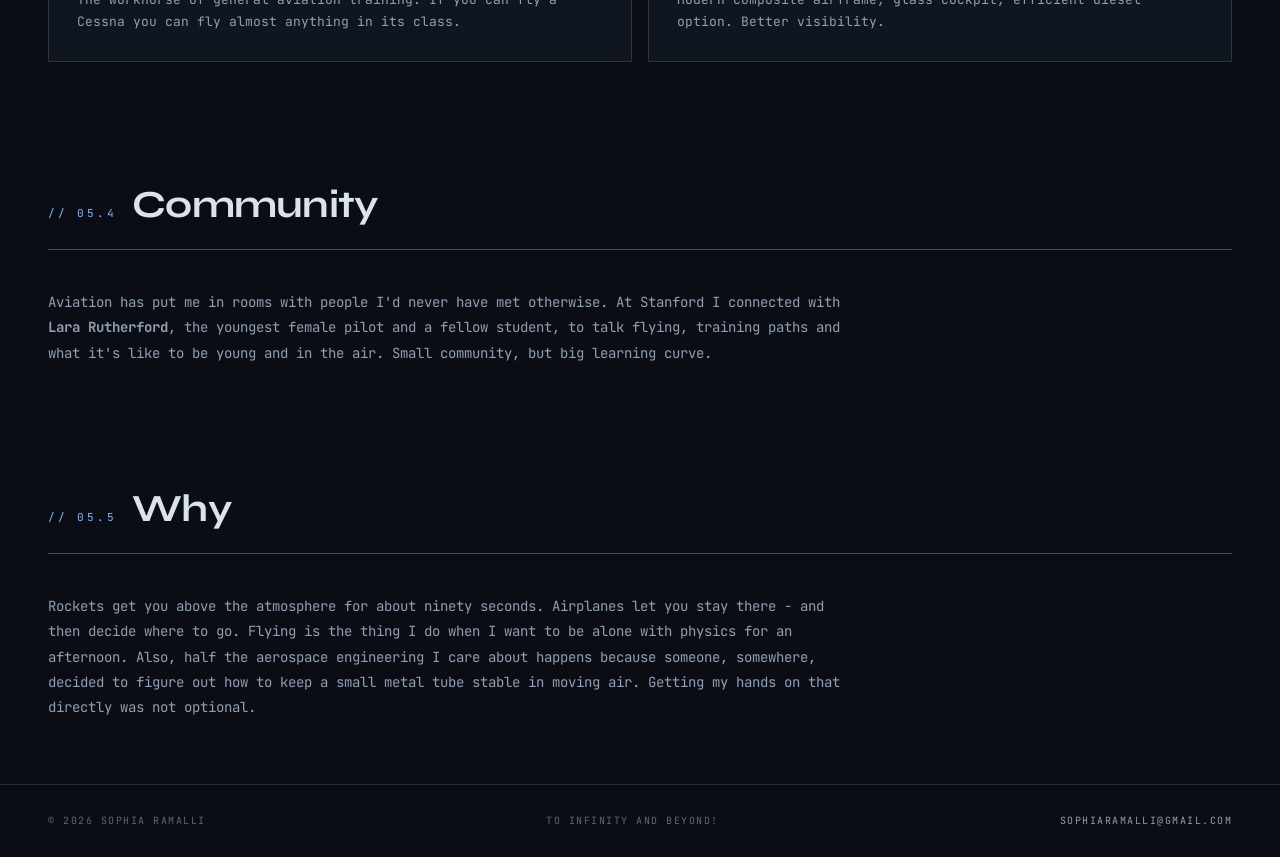
==== commit 8abaa8e1: "Update aviation.html" ====
--- a/aviation.html
+++ b/aviation.html
@@ -117,7 +117,7 @@
 
 <footer>
   <span>© 2026 Sophia Ramalli</span>
-  <span>Ad astra, slowly</span>
+  <span>To infinity and beyond!</span>
   <span><a href="mailto:sophiaramalli@gmail.com">sophiaramalli@gmail.com</a></span>
 </footer>
 
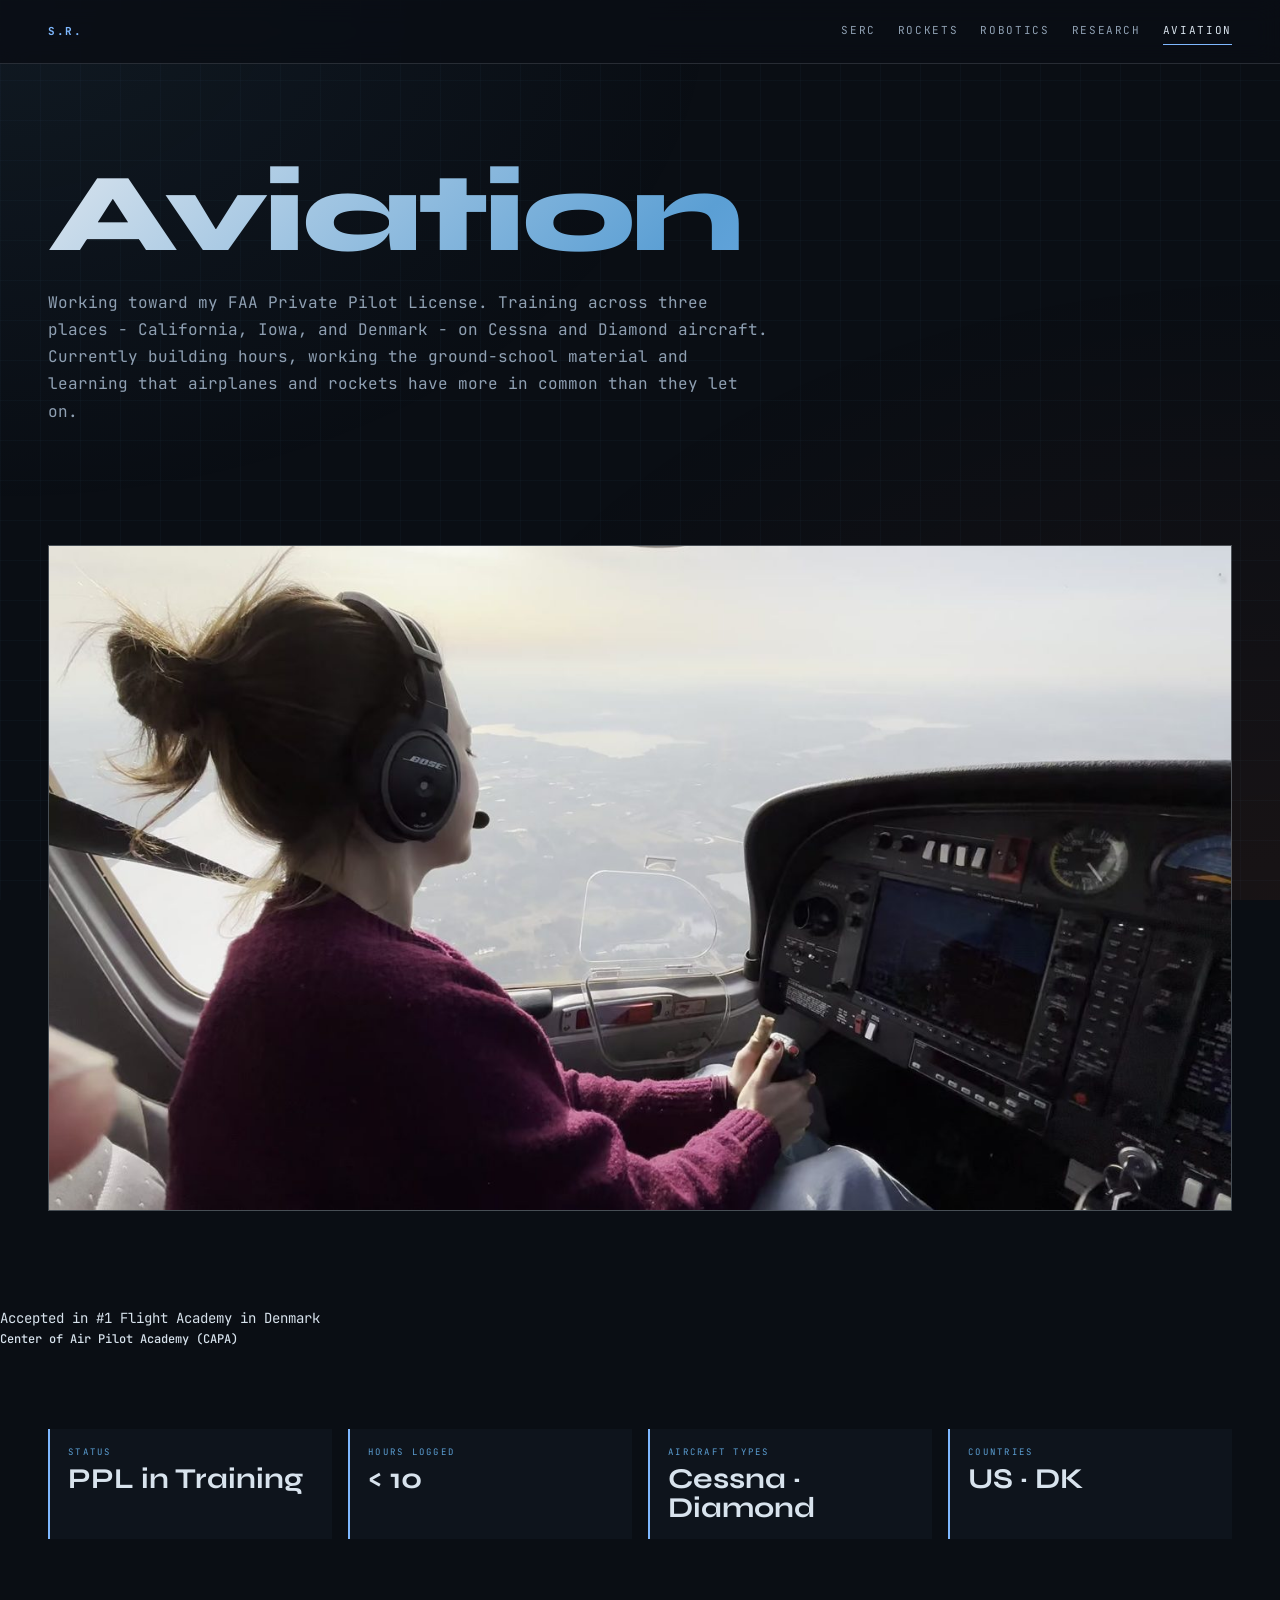
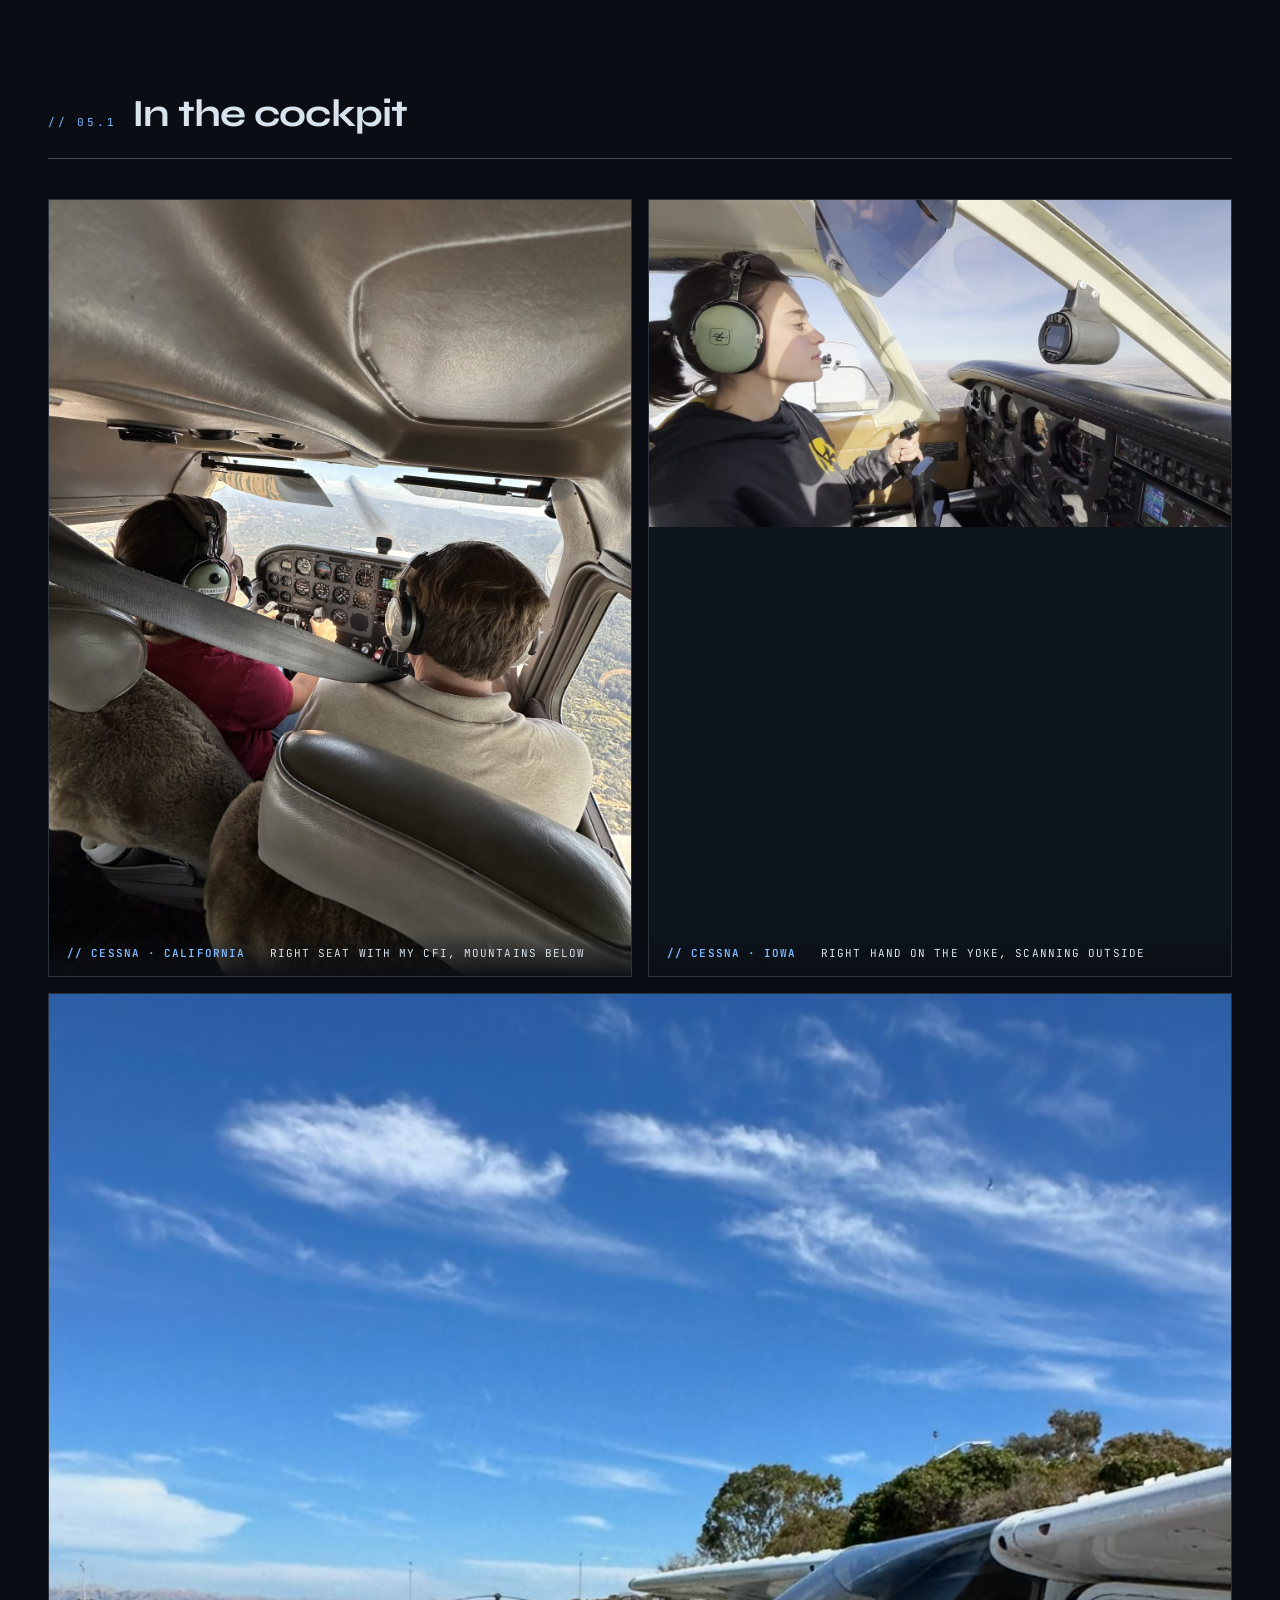
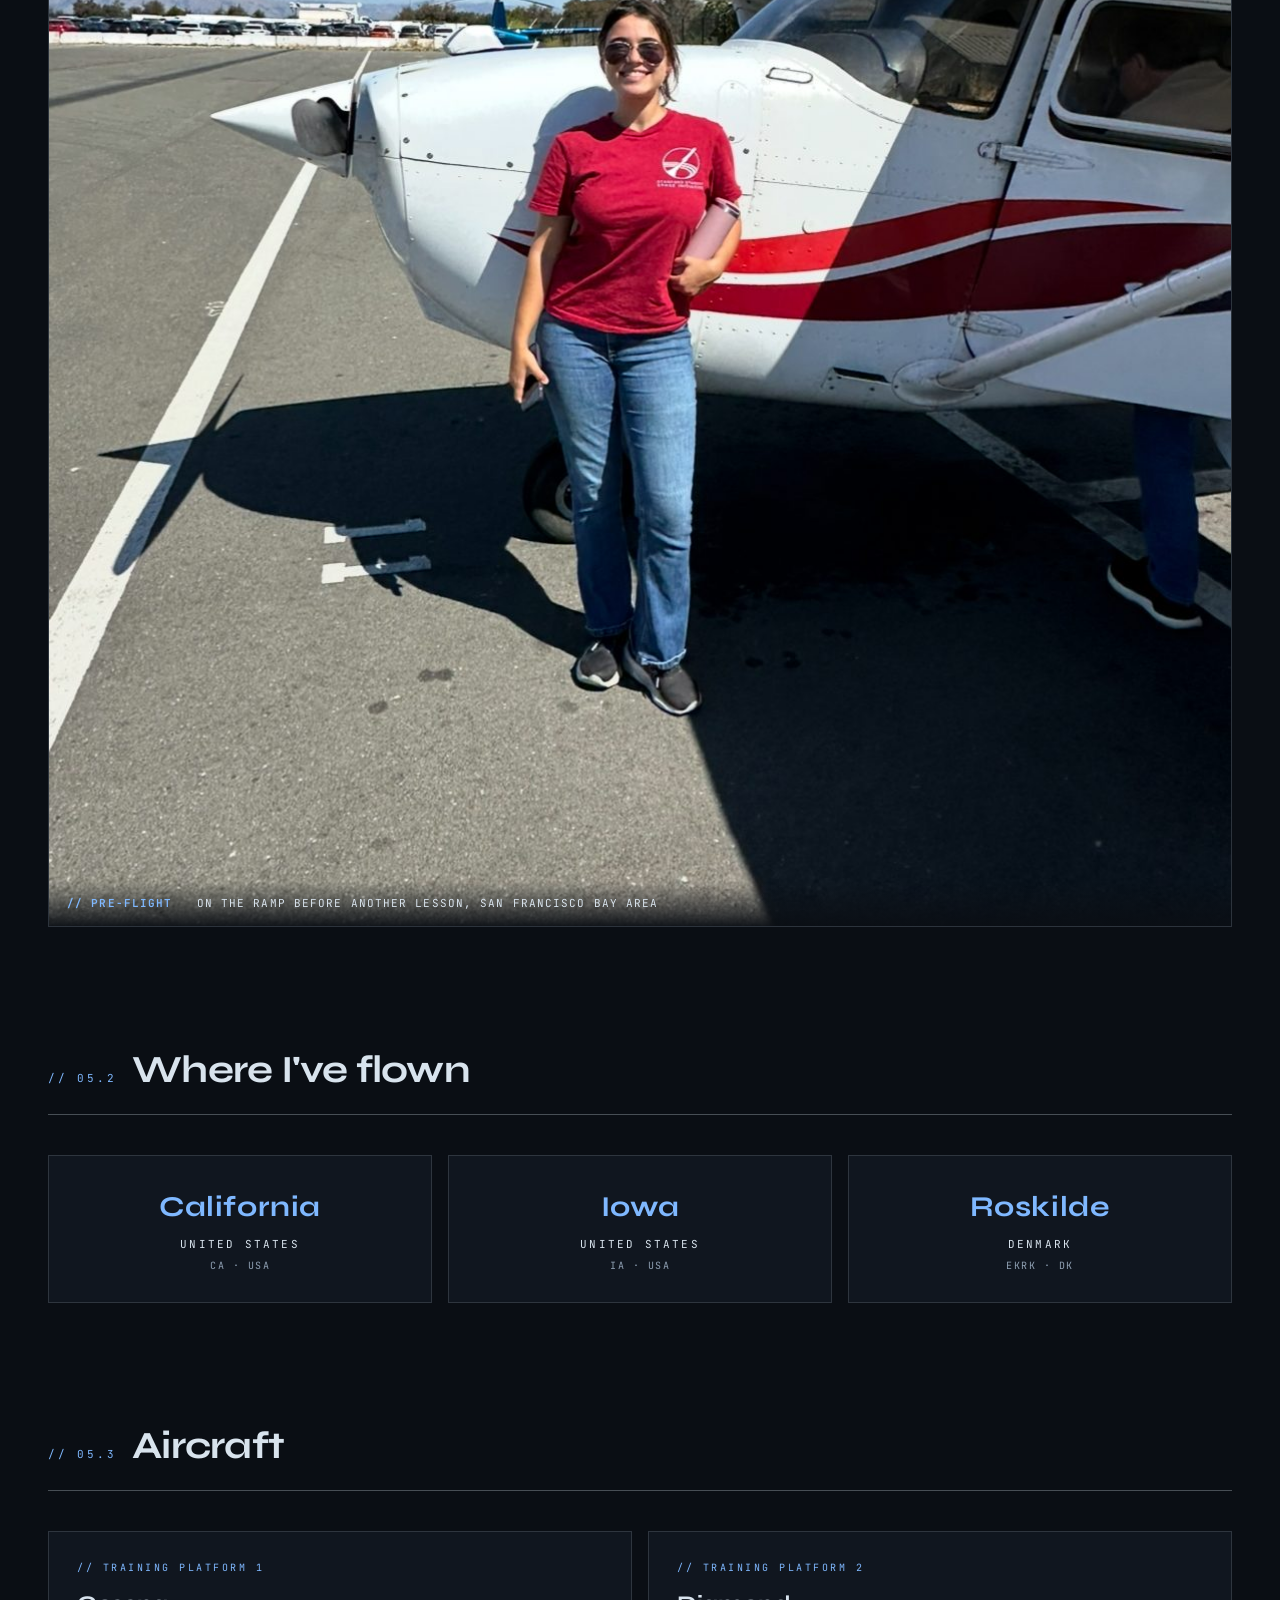
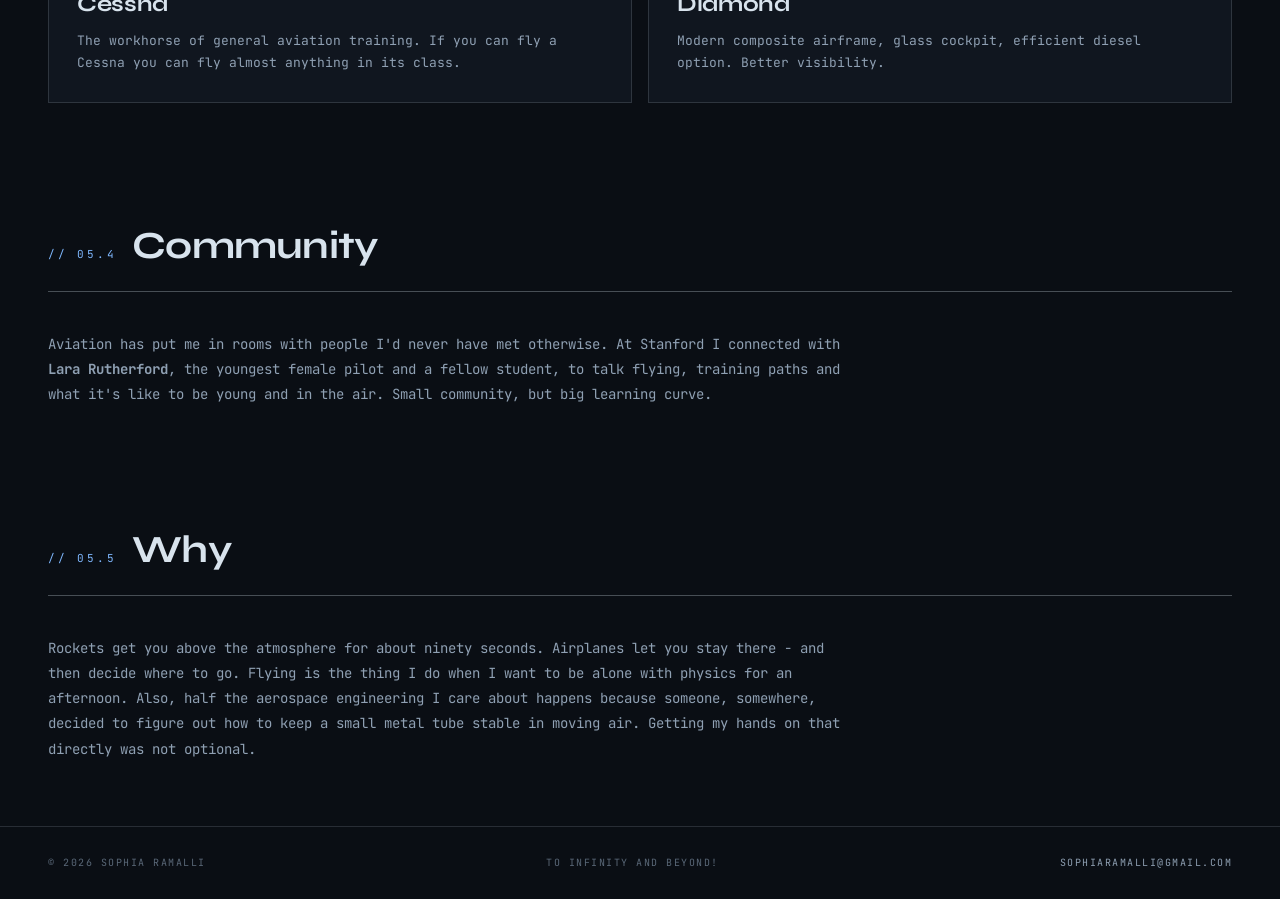
==== commit 6108c0ea: "Update aviation.html" ====
--- a/aviation.html
+++ b/aviation.html
@@ -45,6 +45,14 @@
     <img src="images/img_2002.jpg" alt="Sophia at the controls of a Diamond aircraft, glass cockpit visible, view of coastline below" loading="lazy">
   </div>
 </section>
+
+    <div class="media-strip">
+  <span class="label">Accepted in #1 Flight Academy in Denmark</span>
+
+  <a class="item" href="https://centerair.dk/" target="_blank" rel="noopener noreferrer">
+    <b>Center of Air Pilot Academy (CAPA)</b>
+  </a>
+</div>
 
 <section class="block reveal">
   <div class="tele-row">
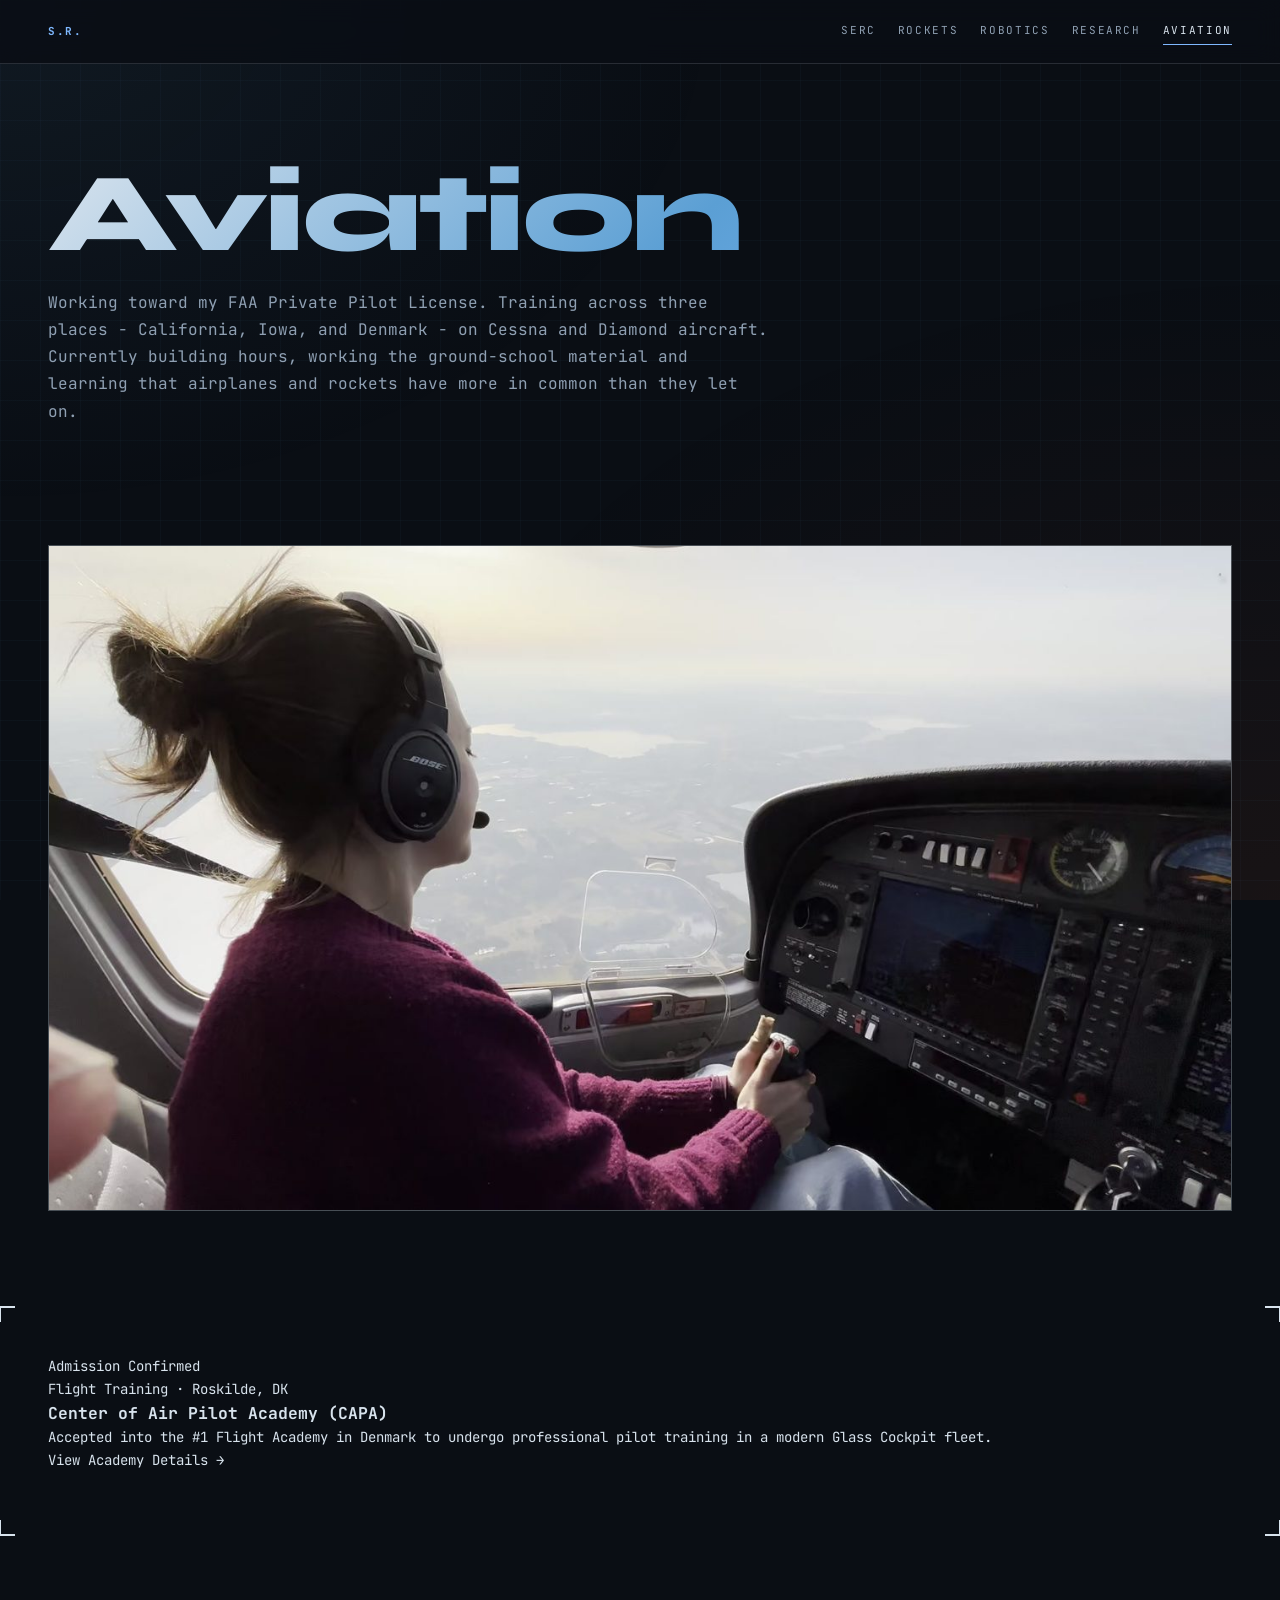
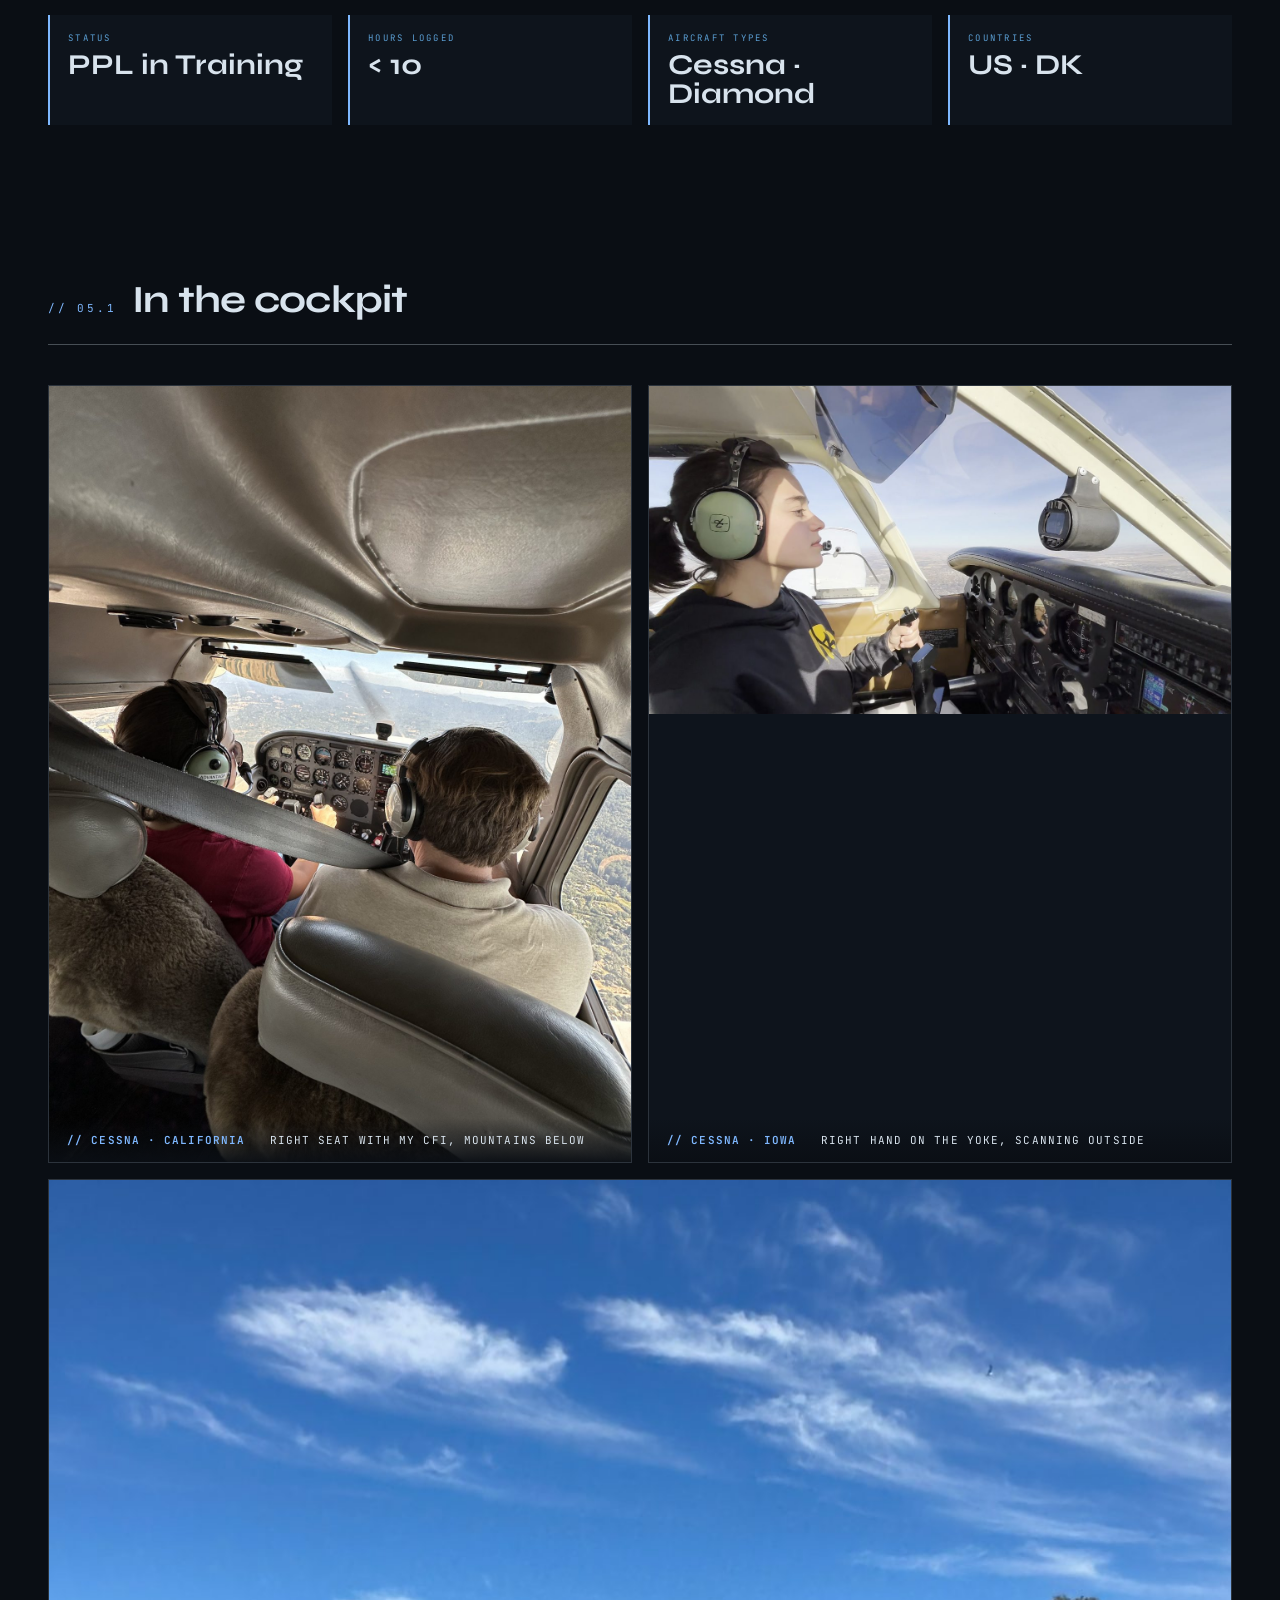
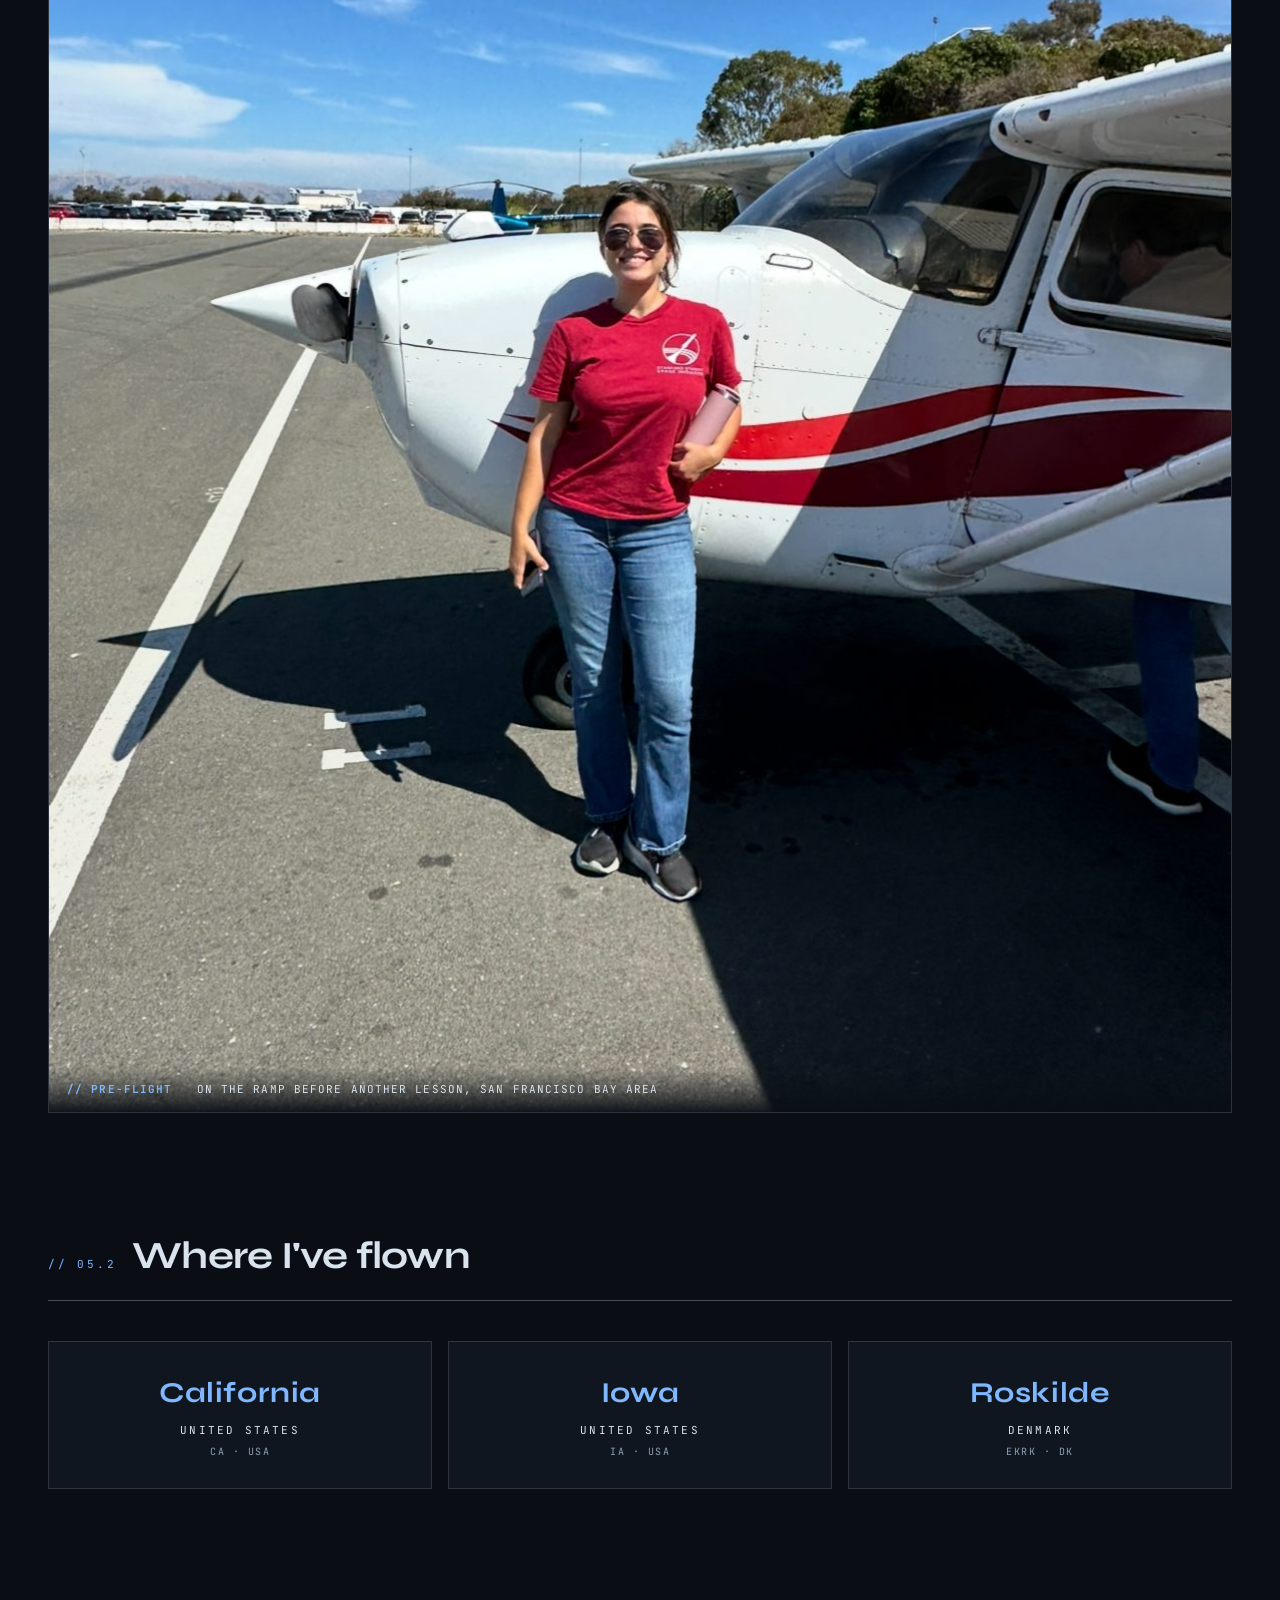
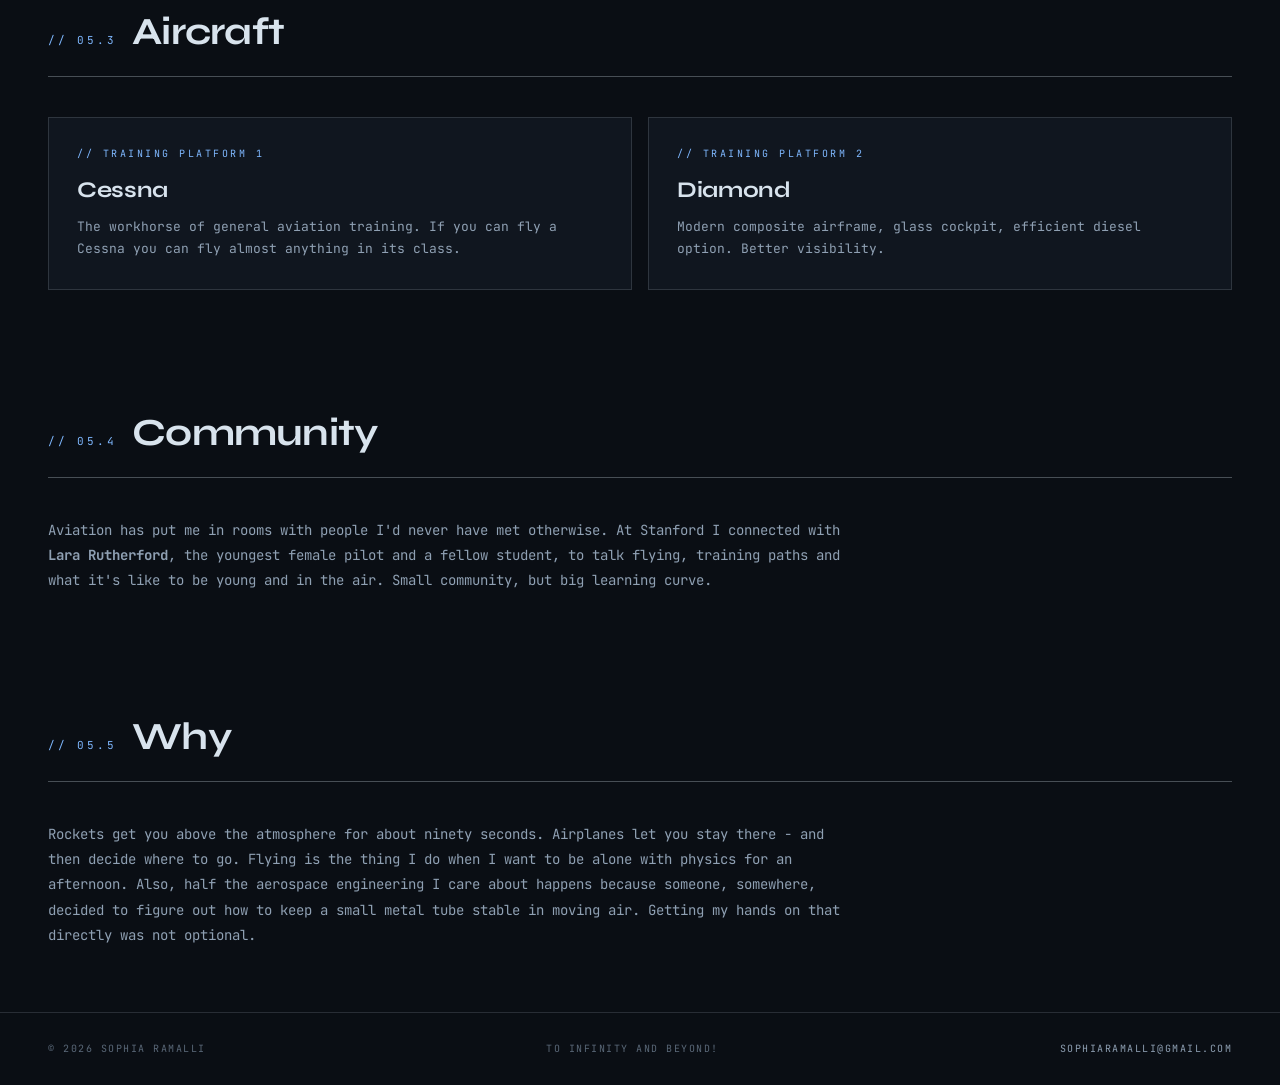
==== commit 40c024c6: "Update aviation.html" ====
--- a/aviation.html
+++ b/aviation.html
@@ -46,13 +46,28 @@
   </div>
 </section>
 
-    <div class="media-strip">
-  <span class="label">Accepted in #1 Flight Academy in Denmark</span>
+   <!-- ACADEMY HIGHLIGHT BOX -->
+<section class="block reveal">
+  <div class="academy-box">
+    <!-- These use your existing corner classes -->
+    <div class="corner tl"></div>
+    <div class="corner tr"></div>
+    <div class="corner bl"></div>
+    <div class="corner br"></div>
 
-  <a class="item" href="https://centerair.dk/" target="_blank" rel="noopener noreferrer">
-    <b>Center of Air Pilot Academy (CAPA)</b>
-  </a>
-</div>
+    <div class="academy-content">
+      <div class="status-badge">Admission Confirmed</div>
+      <div class="academy-info">
+        <span class="label">Flight Training · Roskilde, DK</span>
+        <h3>Center of Air Pilot Academy (CAPA)</h3>
+        <p>Accepted into the #1 Flight Academy in Denmark to undergo professional pilot training in a modern Glass Cockpit fleet.</p>
+      </div>
+      <a href="https://centerair.dk/" target="_blank" class="academy-cta">
+        View Academy Details <span>→</span>
+      </a>
+    </div>
+  </div>
+</section>
 
 <section class="block reveal">
   <div class="tele-row">
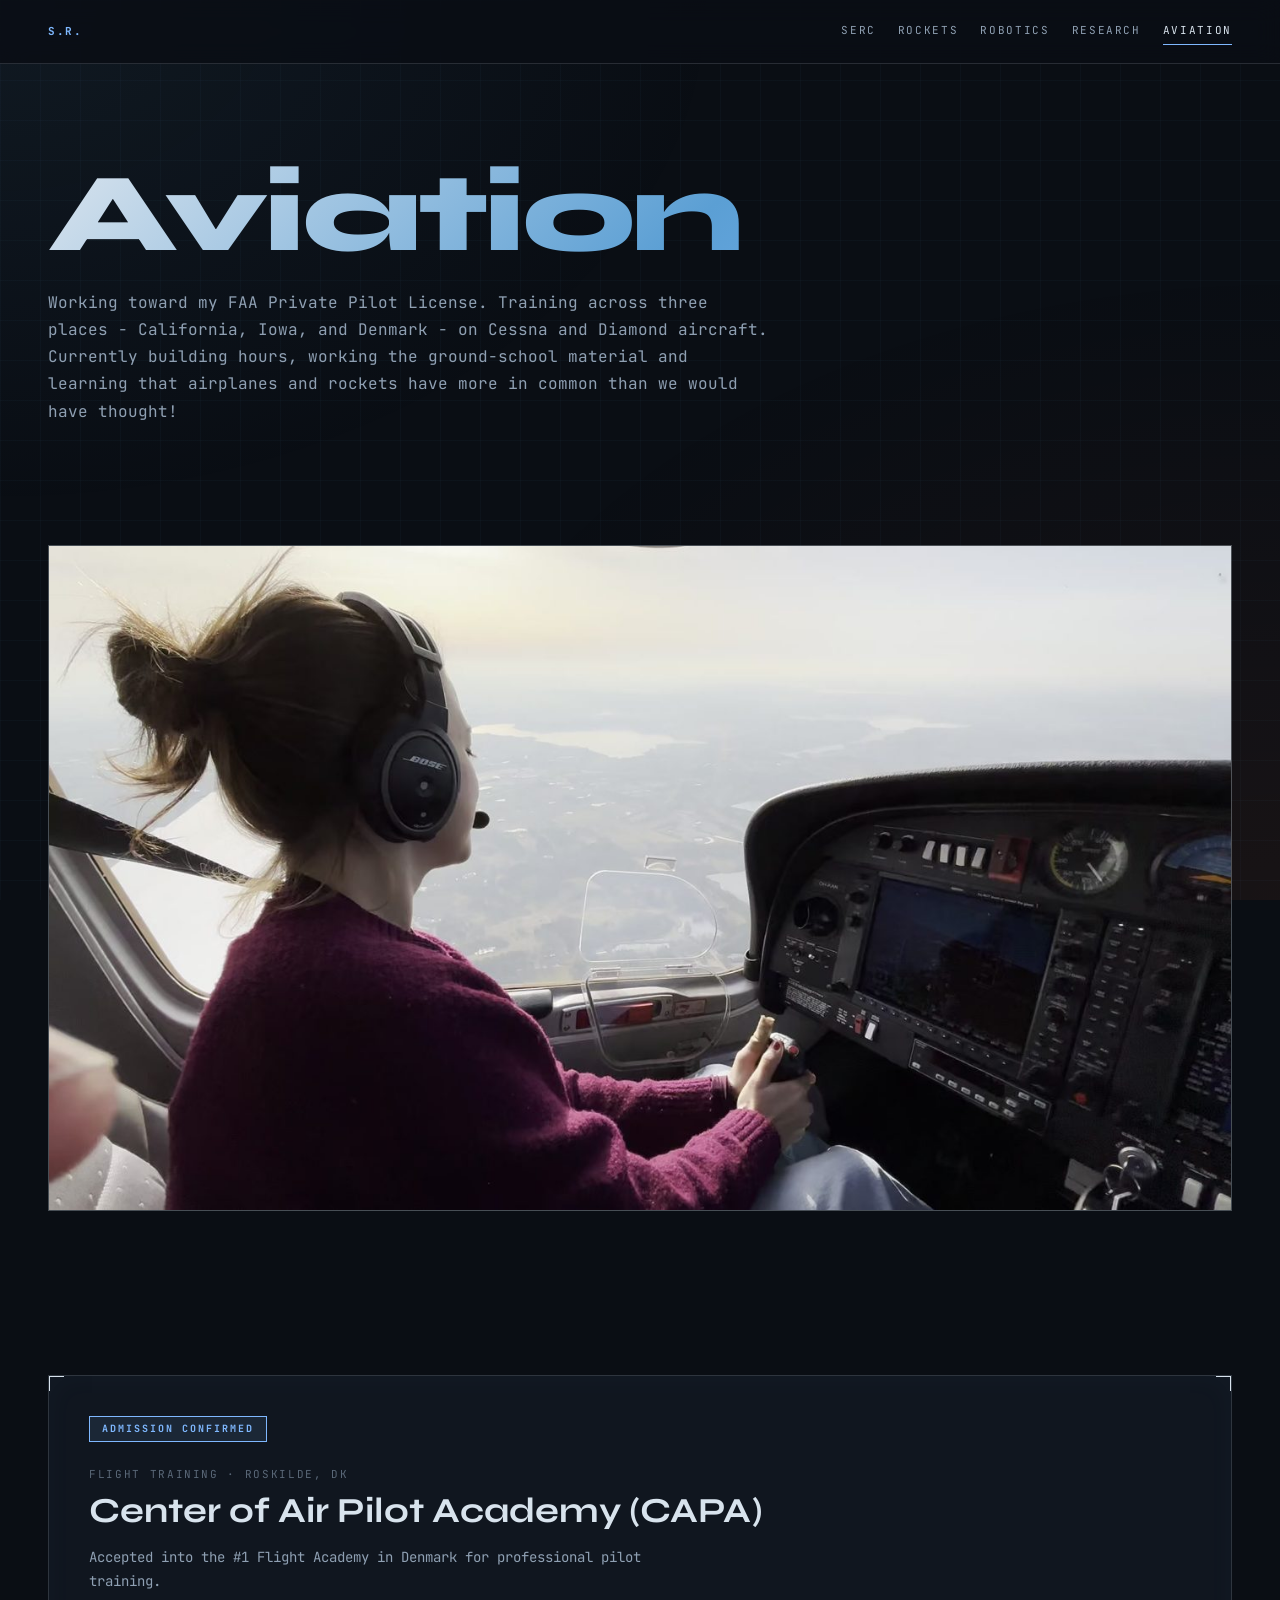
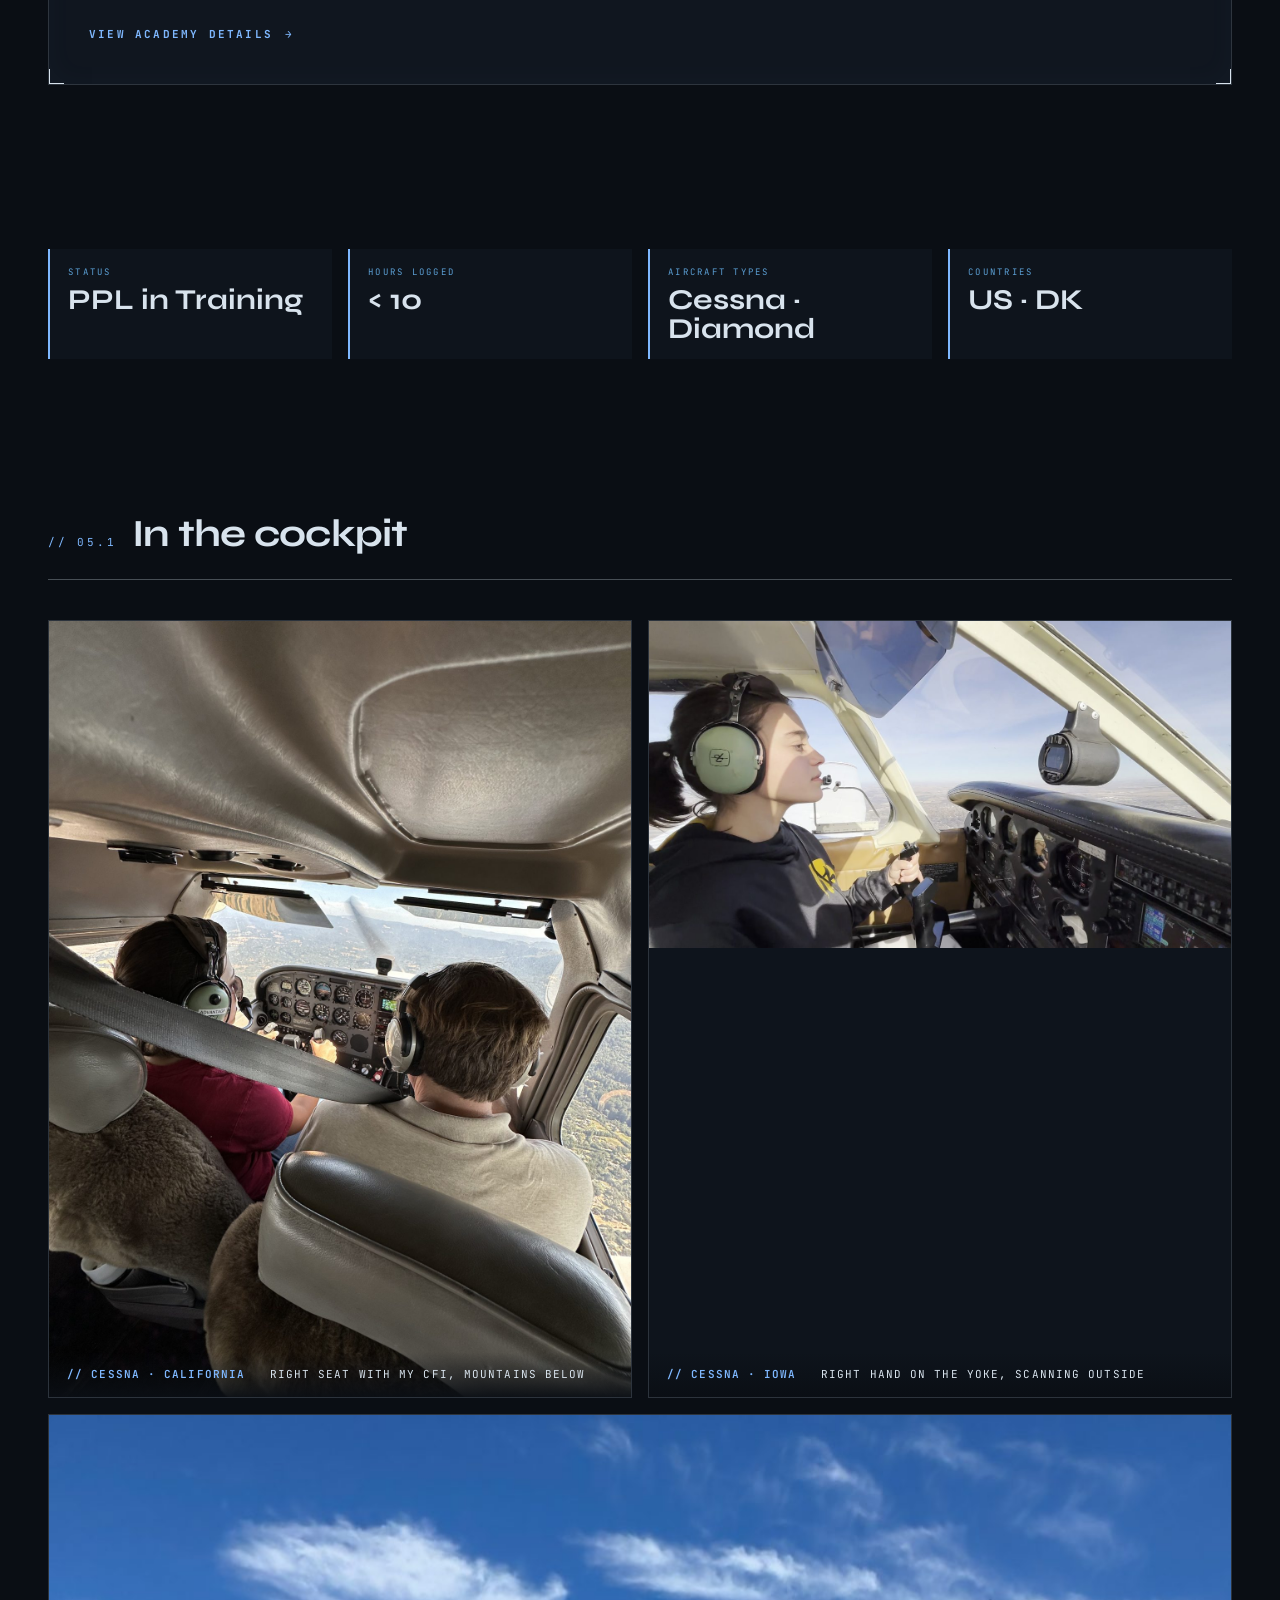
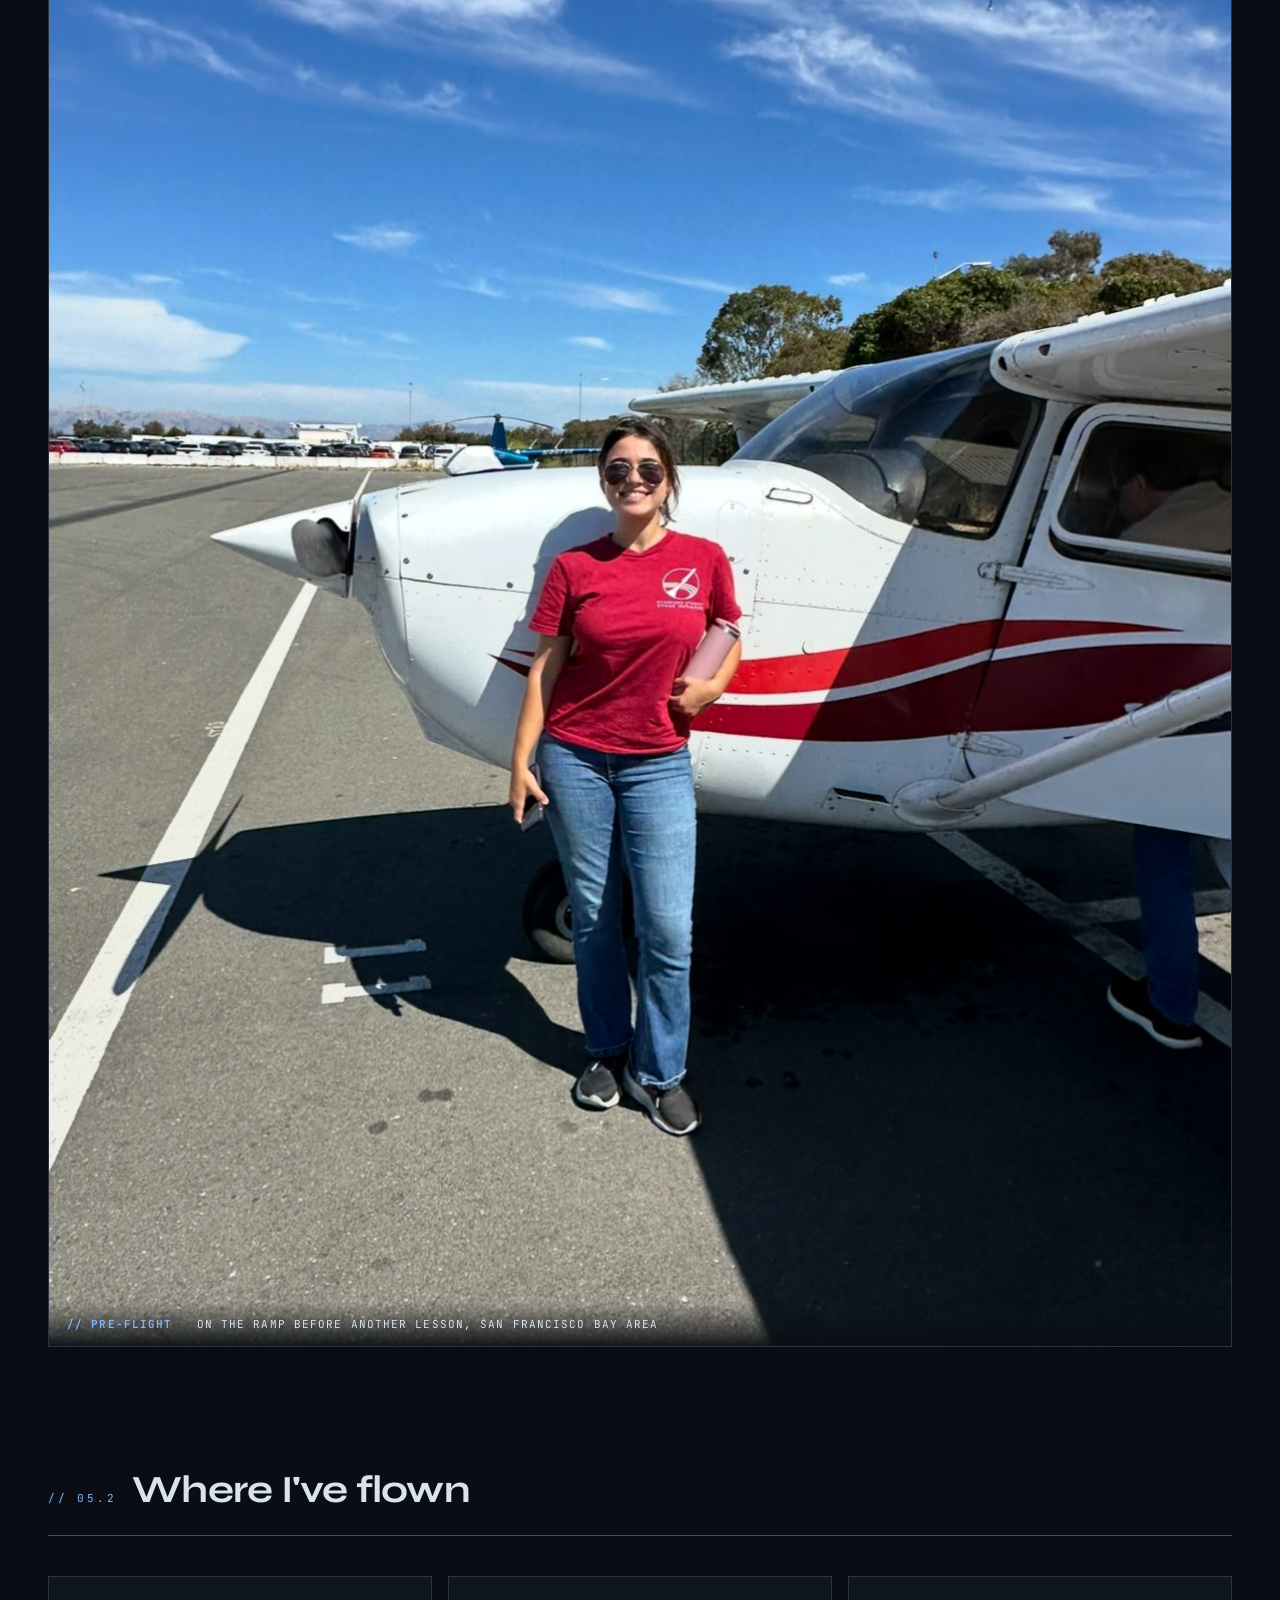
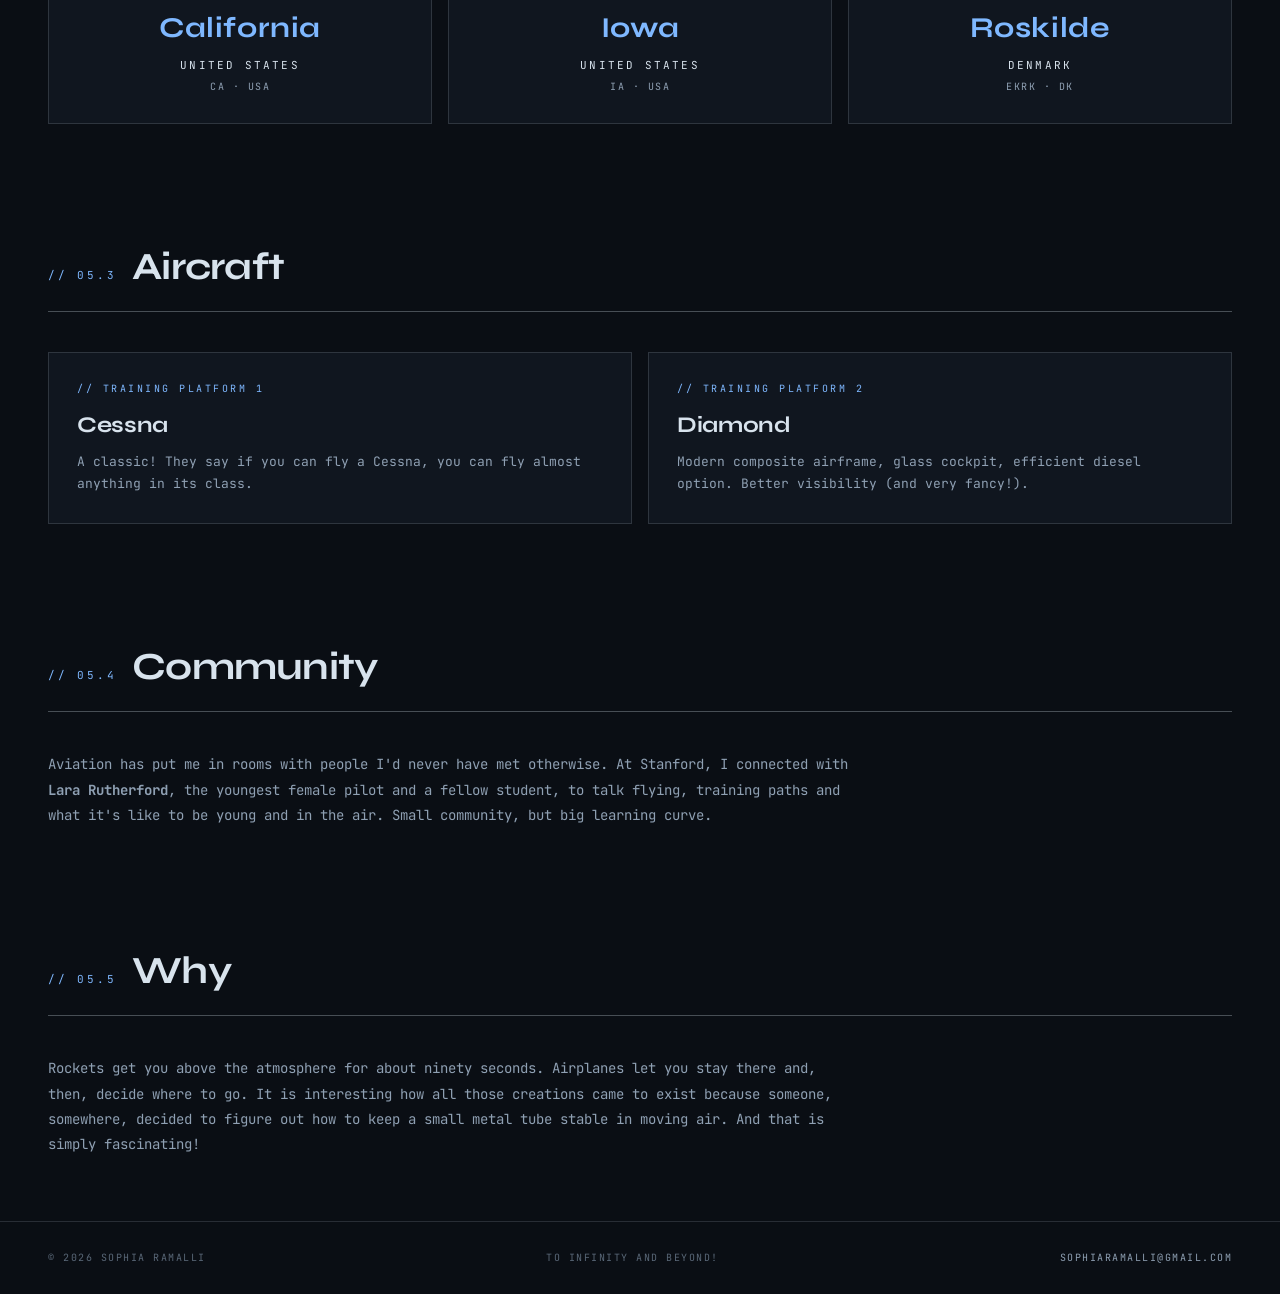
==== commit 3288aeea: "Update aviation.html" ====
--- a/aviation.html
+++ b/aviation.html
@@ -37,7 +37,7 @@
 <header class="page-header">
   <div class="crumb"></div>
   <h1>Aviation</h1>
-  <p class="tagline">Working toward my FAA Private Pilot License. Training across three places - California, Iowa, and Denmark - on Cessna and Diamond aircraft. Currently building hours, working the ground-school material and learning that airplanes and rockets have more in common than they let on.</p>
+  <p class="tagline">Working toward my FAA Private Pilot License. Training across three places - California, Iowa, and Denmark - on Cessna and Diamond aircraft. Currently building hours, working the ground-school material and learning that airplanes and rockets have more in common than we would have thought!</p>
 </header>
 
 <section class="block reveal">
@@ -60,7 +60,7 @@
       <div class="academy-info">
         <span class="label">Flight Training · Roskilde, DK</span>
         <h3>Center of Air Pilot Academy (CAPA)</h3>
-        <p>Accepted into the #1 Flight Academy in Denmark to undergo professional pilot training in a modern Glass Cockpit fleet.</p>
+        <p>Accepted into the #1 Flight Academy in Denmark for professional pilot training.</p>
       </div>
       <a href="https://centerair.dk/" target="_blank" class="academy-cta">
         View Academy Details <span>→</span>
@@ -112,12 +112,12 @@
     <div class="card">
       <div class="card-tag">// Training Platform 1</div>
       <h3>Cessna</h3>
-      <p>The workhorse of general aviation training. If you can fly a Cessna you can fly almost anything in its class.</p>
+      <p>A classic! They say if you can fly a Cessna, you can fly almost anything in its class.</p>
     </div>
     <div class="card">
       <div class="card-tag">// Training Platform 2</div>
       <h3>Diamond</h3>
-      <p>Modern composite airframe, glass cockpit, efficient diesel option. Better visibility.</p>
+      <p>Modern composite airframe, glass cockpit, efficient diesel option. Better visibility (and very fancy!).</p>
     </div>
   </div>
 </section>
@@ -125,14 +125,14 @@
 <section class="block reveal">
   <div class="section-title"><span class="num">// 05.4</span><h2>Community</h2></div>
   <p style="color:var(--text-dim);font-size:14px;line-height:1.8;max-width:800px">
-    Aviation has put me in rooms with people I'd never have met otherwise. At Stanford I connected with <b>Lara Rutherford</b>, the youngest female pilot and a fellow student, to talk flying, training paths and what it's like to be young and in the air. Small community, but big learning curve.
+    Aviation has put me in rooms with people I'd never have met otherwise. At Stanford, I connected with <b>Lara Rutherford</b>, the youngest female pilot and a fellow student, to talk flying, training paths and what it's like to be young and in the air. Small community, but big learning curve.
   </p>
 </section>
 
 <section class="block reveal">
   <div class="section-title"><span class="num">// 05.5</span><h2>Why</h2></div>
   <p style="color:var(--text-dim);font-size:14px;line-height:1.8;max-width:800px">
-    Rockets get you above the atmosphere for about ninety seconds. Airplanes let you stay there - and then decide where to go. Flying is the thing I do when I want to be alone with physics for an afternoon. Also, half the aerospace engineering I care about happens because someone, somewhere, decided to figure out how to keep a small metal tube stable in moving air. Getting my hands on that directly was not optional.
+    Rockets get you above the atmosphere for about ninety seconds. Airplanes let you stay there and, then, decide where to go. It is interesting how all those creations came to exist because someone, somewhere, decided to figure out how to keep a small metal tube stable in moving air. And that is simply fascinating!
   </p>
 </section>
 
--- a/styles.css
+++ b/styles.css
@@ -213,6 +213,86 @@
   color:var(--hot);
 }
 
+/* ===== ACADEMY BOX ===== */
+.academy-box {
+  position: relative;
+  background: var(--bg-card);
+  border: 1px solid var(--line);
+  padding: 40px;
+  margin: 20px 0;
+  overflow: hidden;
+  /* Subtle glow using your aviation blue */
+  box-shadow: inset 0 0 30px rgba(127, 184, 255, 0.03);
+}
+
+.status-badge {
+  display: inline-block;
+  padding: 4px 12px;
+  background: rgba(127, 184, 255, 0.1);
+  border: 1px solid var(--theme-accent);
+  color: var(--theme-accent);
+  font-size: 10px;
+  letter-spacing: 0.2em;
+  text-transform: uppercase;
+  font-weight: 700;
+  margin-bottom: 24px;
+}
+
+.academy-info .label {
+  display: block;
+  font-size: 11px;
+  letter-spacing: 0.15em;
+  color: var(--text-mute);
+  text-transform: uppercase;
+  margin-bottom: 8px;
+}
+
+.academy-info h3 {
+  font-family: 'Syne', sans-serif;
+  font-size: clamp(1.5rem, 4vw, 2.2rem);
+  font-weight: 700;
+  color: var(--text);
+  margin-bottom: 16px;
+  line-height: 1.1;
+}
+
+.academy-info p {
+  color: var(--text-dim);
+  font-size: 14px;
+  line-height: 1.7;
+  max-width: 600px;
+}
+
+.academy-cta {
+  display: inline-flex;
+  align-items: center;
+  gap: 12px;
+  margin-top: 32px;
+  font-size: 11px;
+  letter-spacing: 0.2em;
+  text-transform: uppercase;
+  color: var(--theme-accent);
+  font-weight: 700;
+  transition: all 0.3s ease;
+}
+
+.academy-cta span {
+  transition: transform 0.3s ease;
+}
+
+.academy-cta:hover {
+  letter-spacing: 0.25em;
+}
+
+.academy-cta:hover span {
+  transform: translateX(8px);
+}
+
+/* Mobile tweak */
+@media(max-width: 768px) {
+  .academy-box { padding: 30px 20px; }
+}
+
 /* ===== SECTIONS ===== */
 section.block{padding:48px 48px 64px;max-width:1400px;margin:0 auto}
 @media(max-width:768px){section.block{padding:32px 20px}}
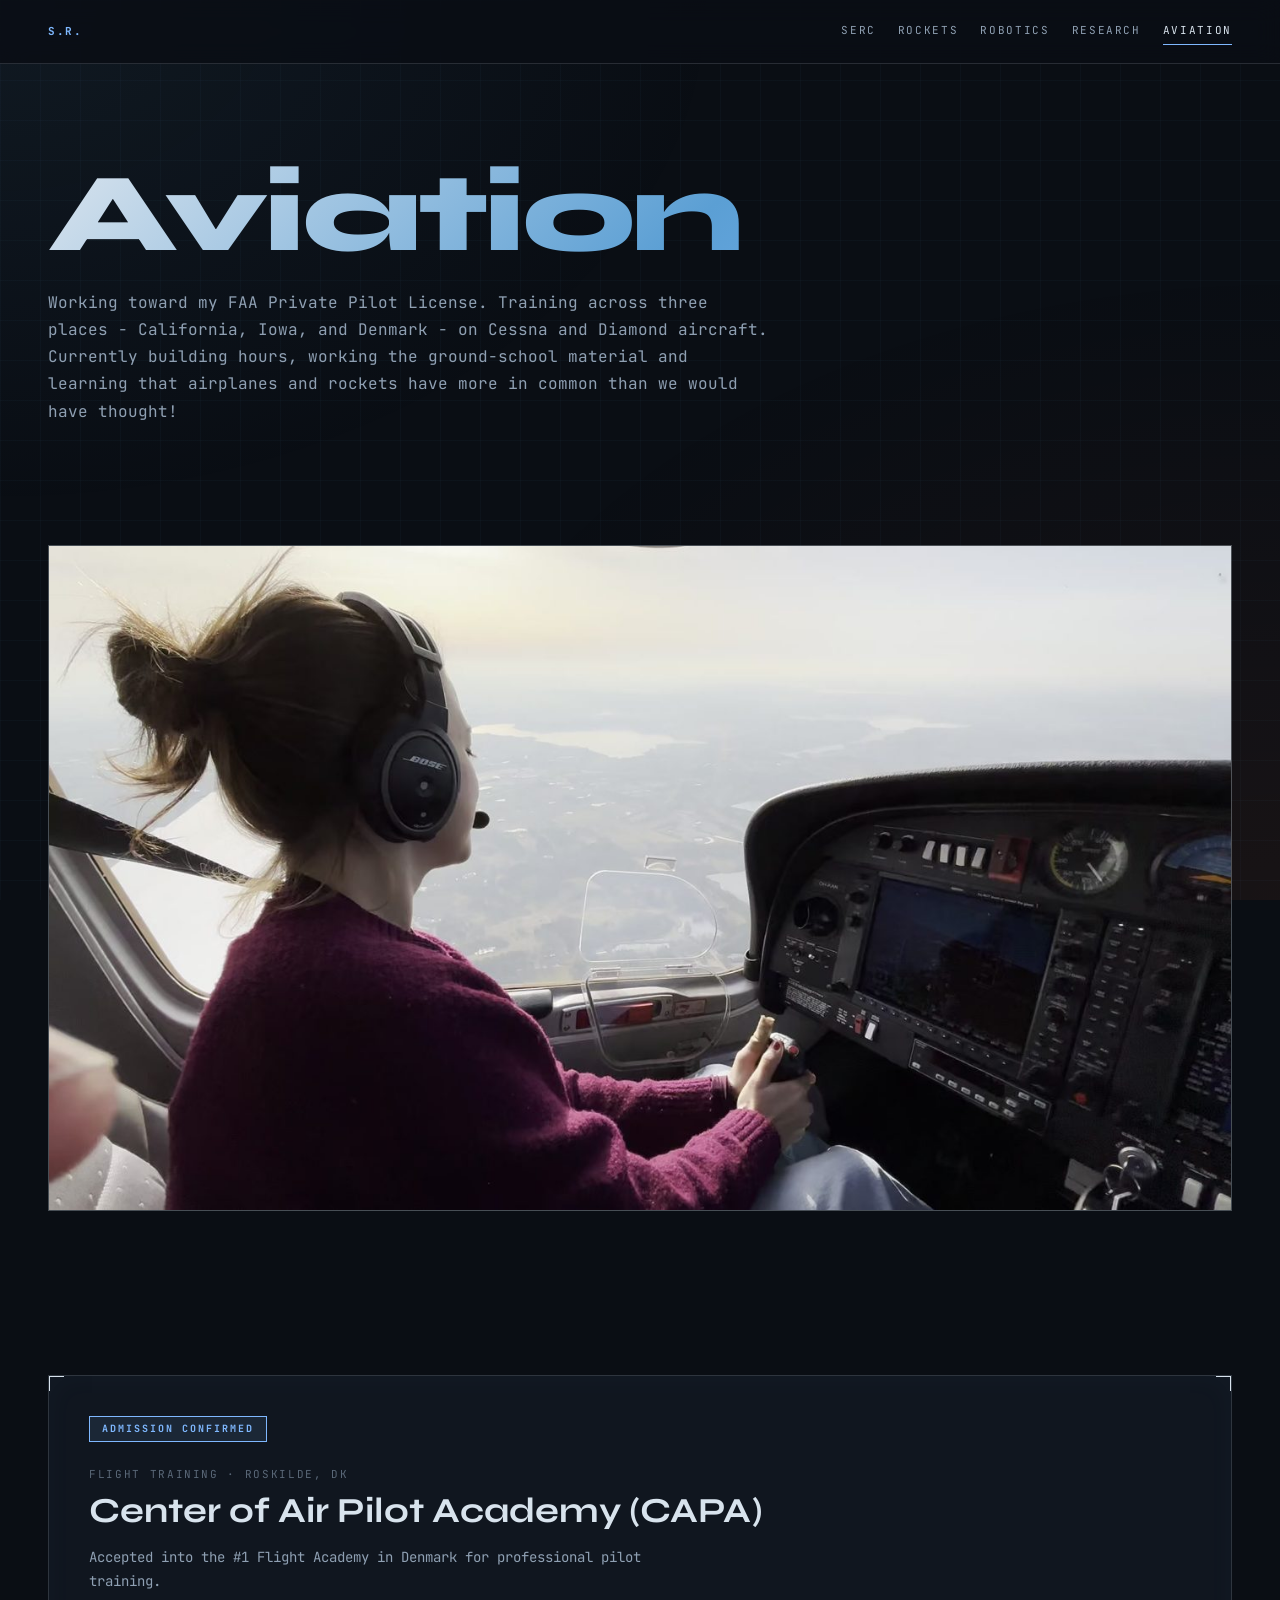
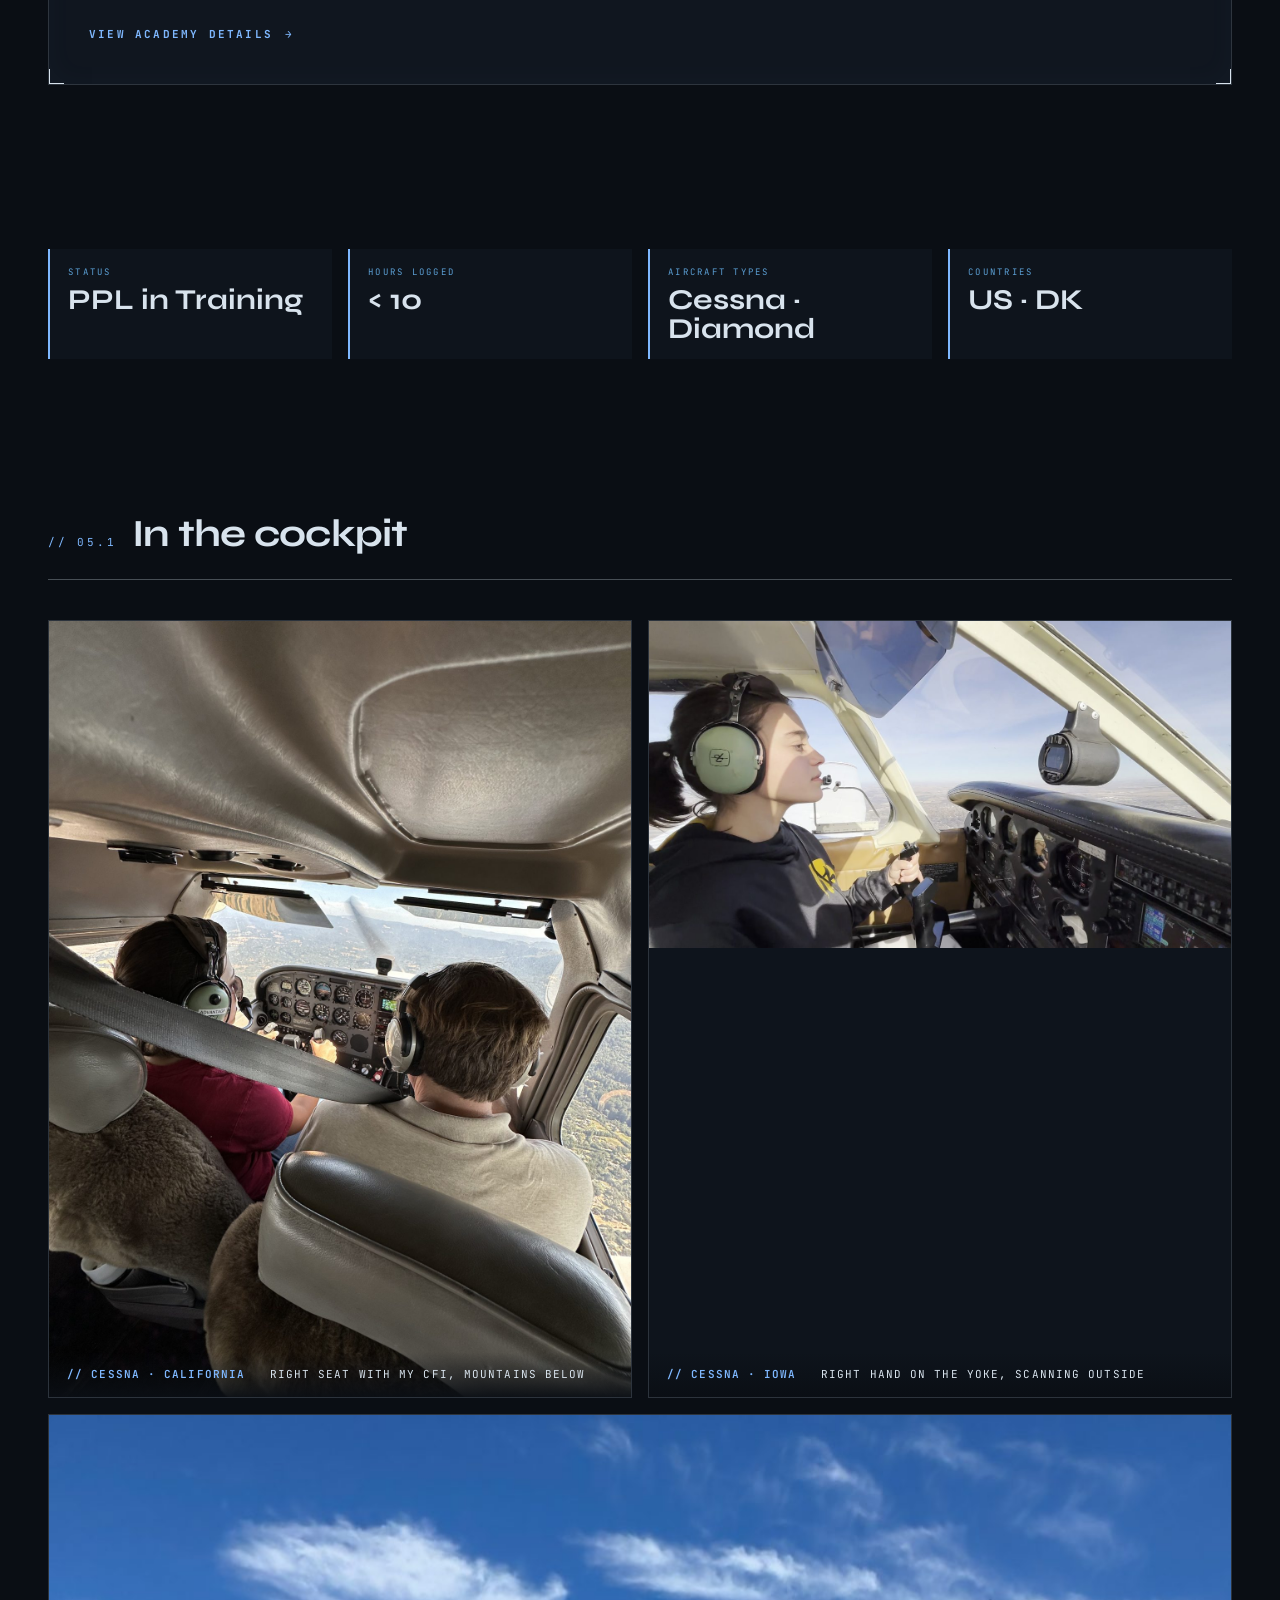
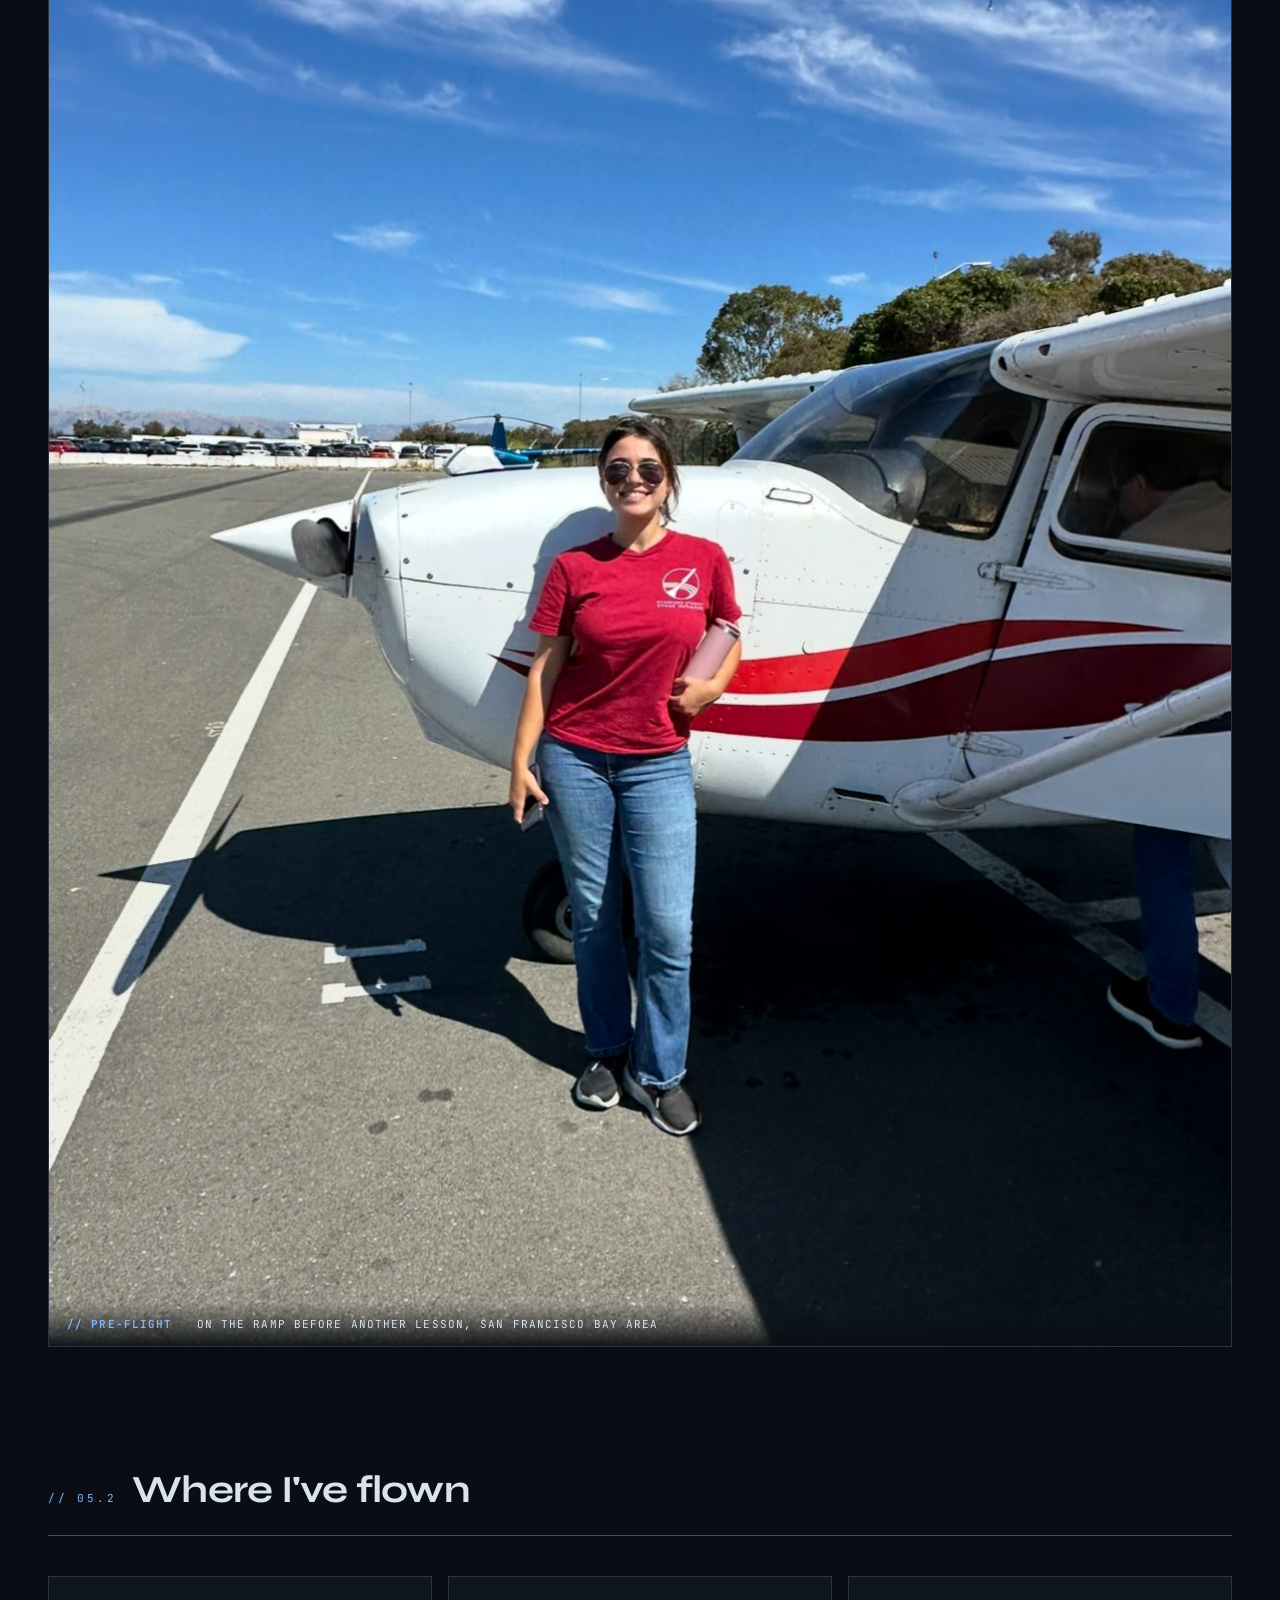
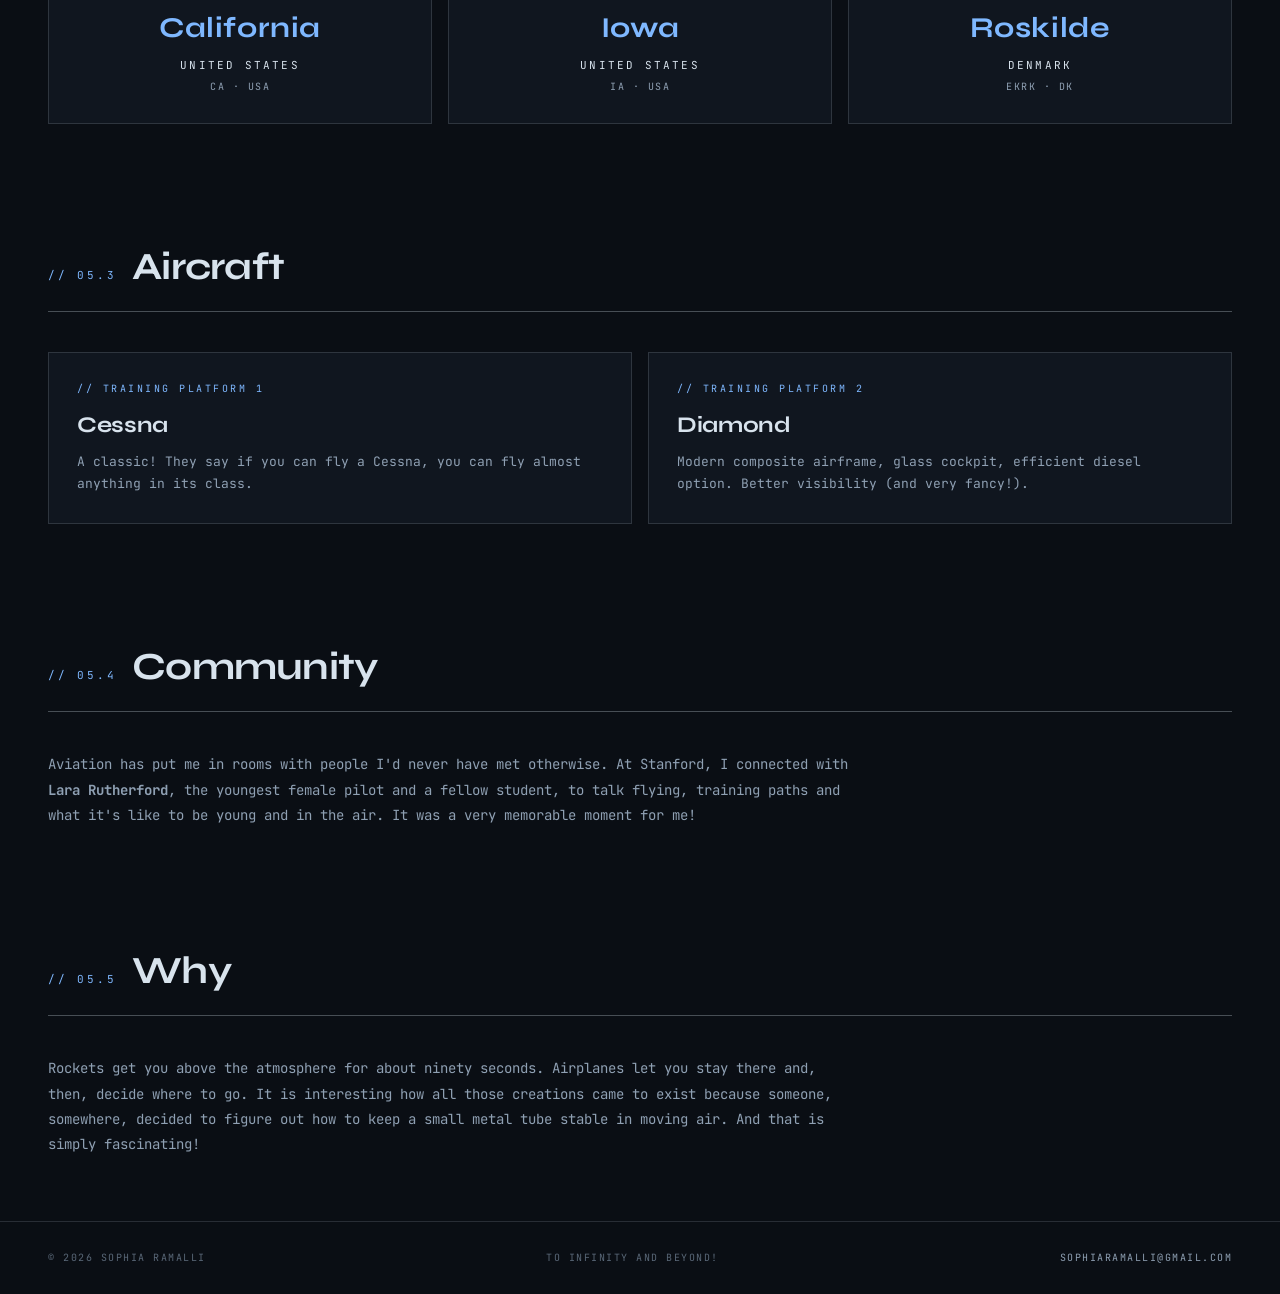
==== commit d70d7b93: "Update aviation.html" ====
--- a/aviation.html
+++ b/aviation.html
@@ -125,7 +125,7 @@
 <section class="block reveal">
   <div class="section-title"><span class="num">// 05.4</span><h2>Community</h2></div>
   <p style="color:var(--text-dim);font-size:14px;line-height:1.8;max-width:800px">
-    Aviation has put me in rooms with people I'd never have met otherwise. At Stanford, I connected with <b>Lara Rutherford</b>, the youngest female pilot and a fellow student, to talk flying, training paths and what it's like to be young and in the air. Small community, but big learning curve.
+    Aviation has put me in rooms with people I'd never have met otherwise. At Stanford, I connected with <b>Lara Rutherford</b>, the youngest female pilot and a fellow student, to talk flying, training paths and what it's like to be young and in the air. It was a very memorable moment for me!
   </p>
 </section>
 
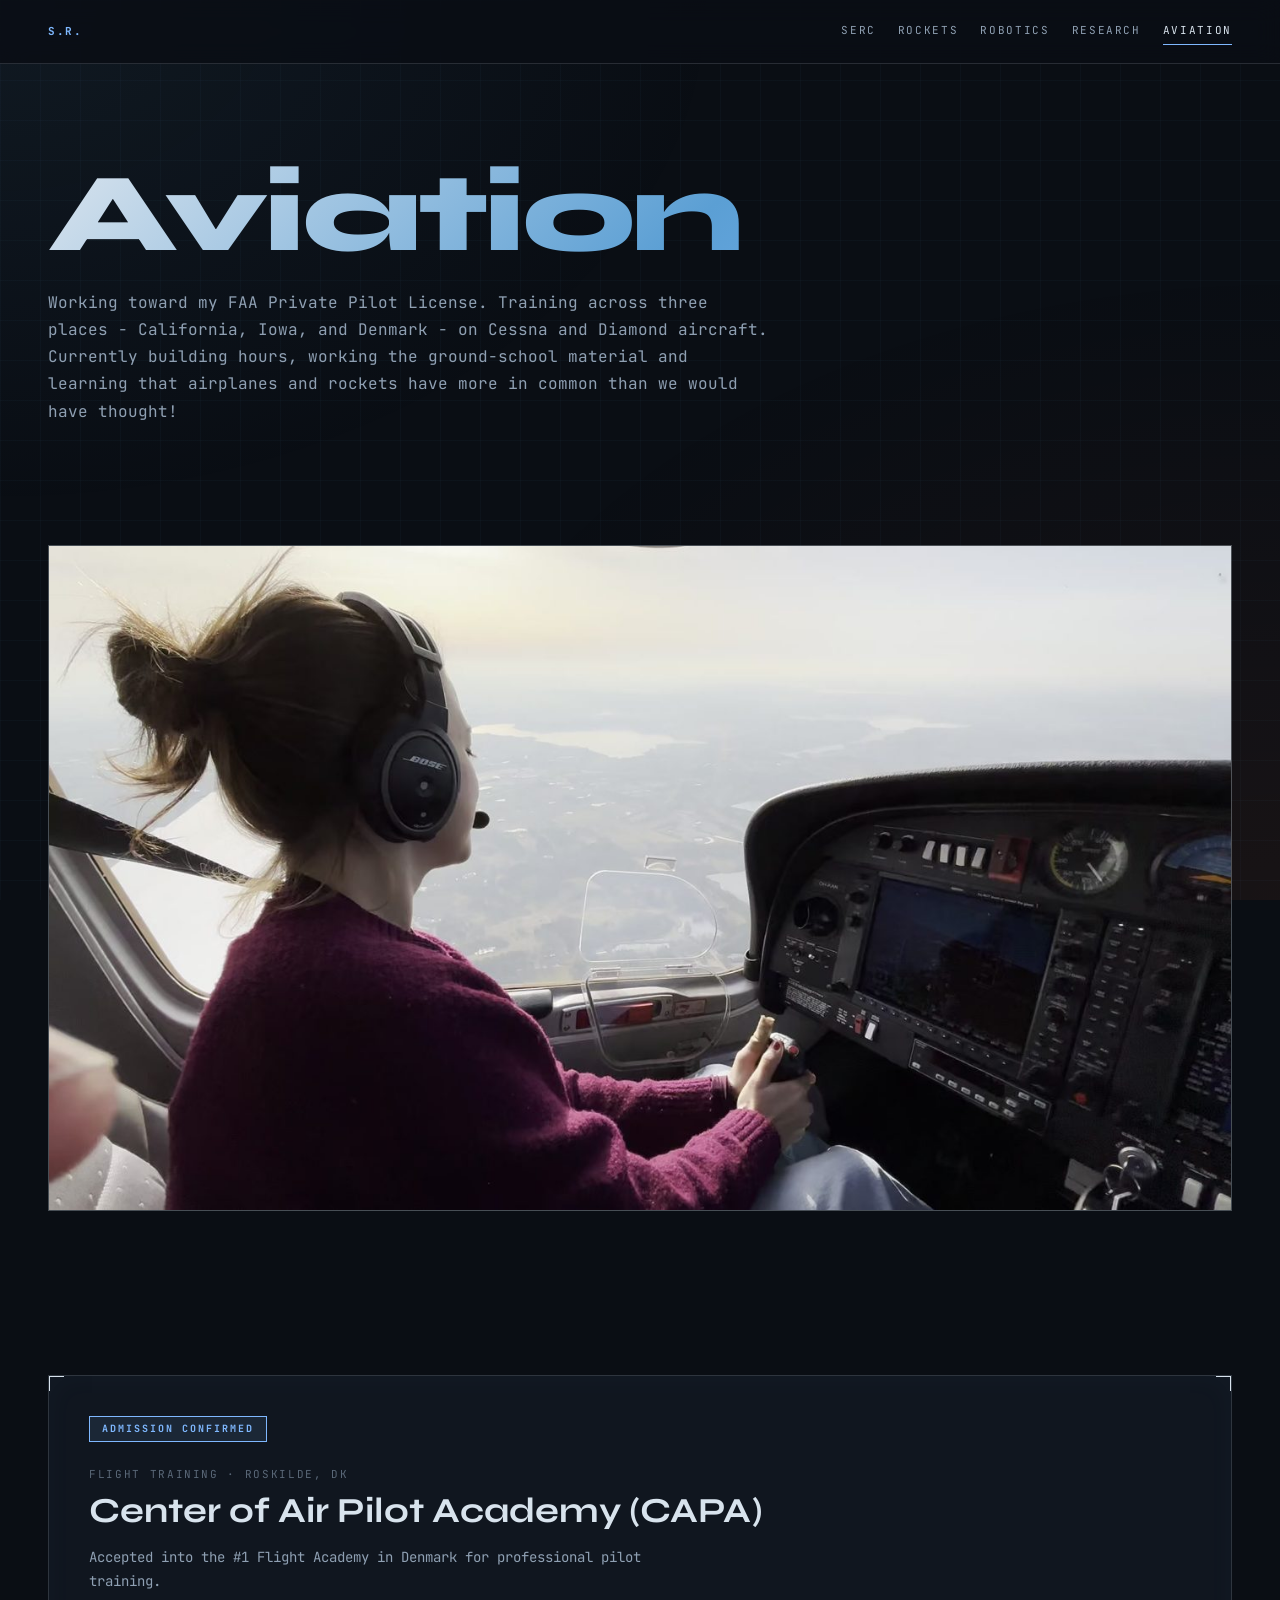
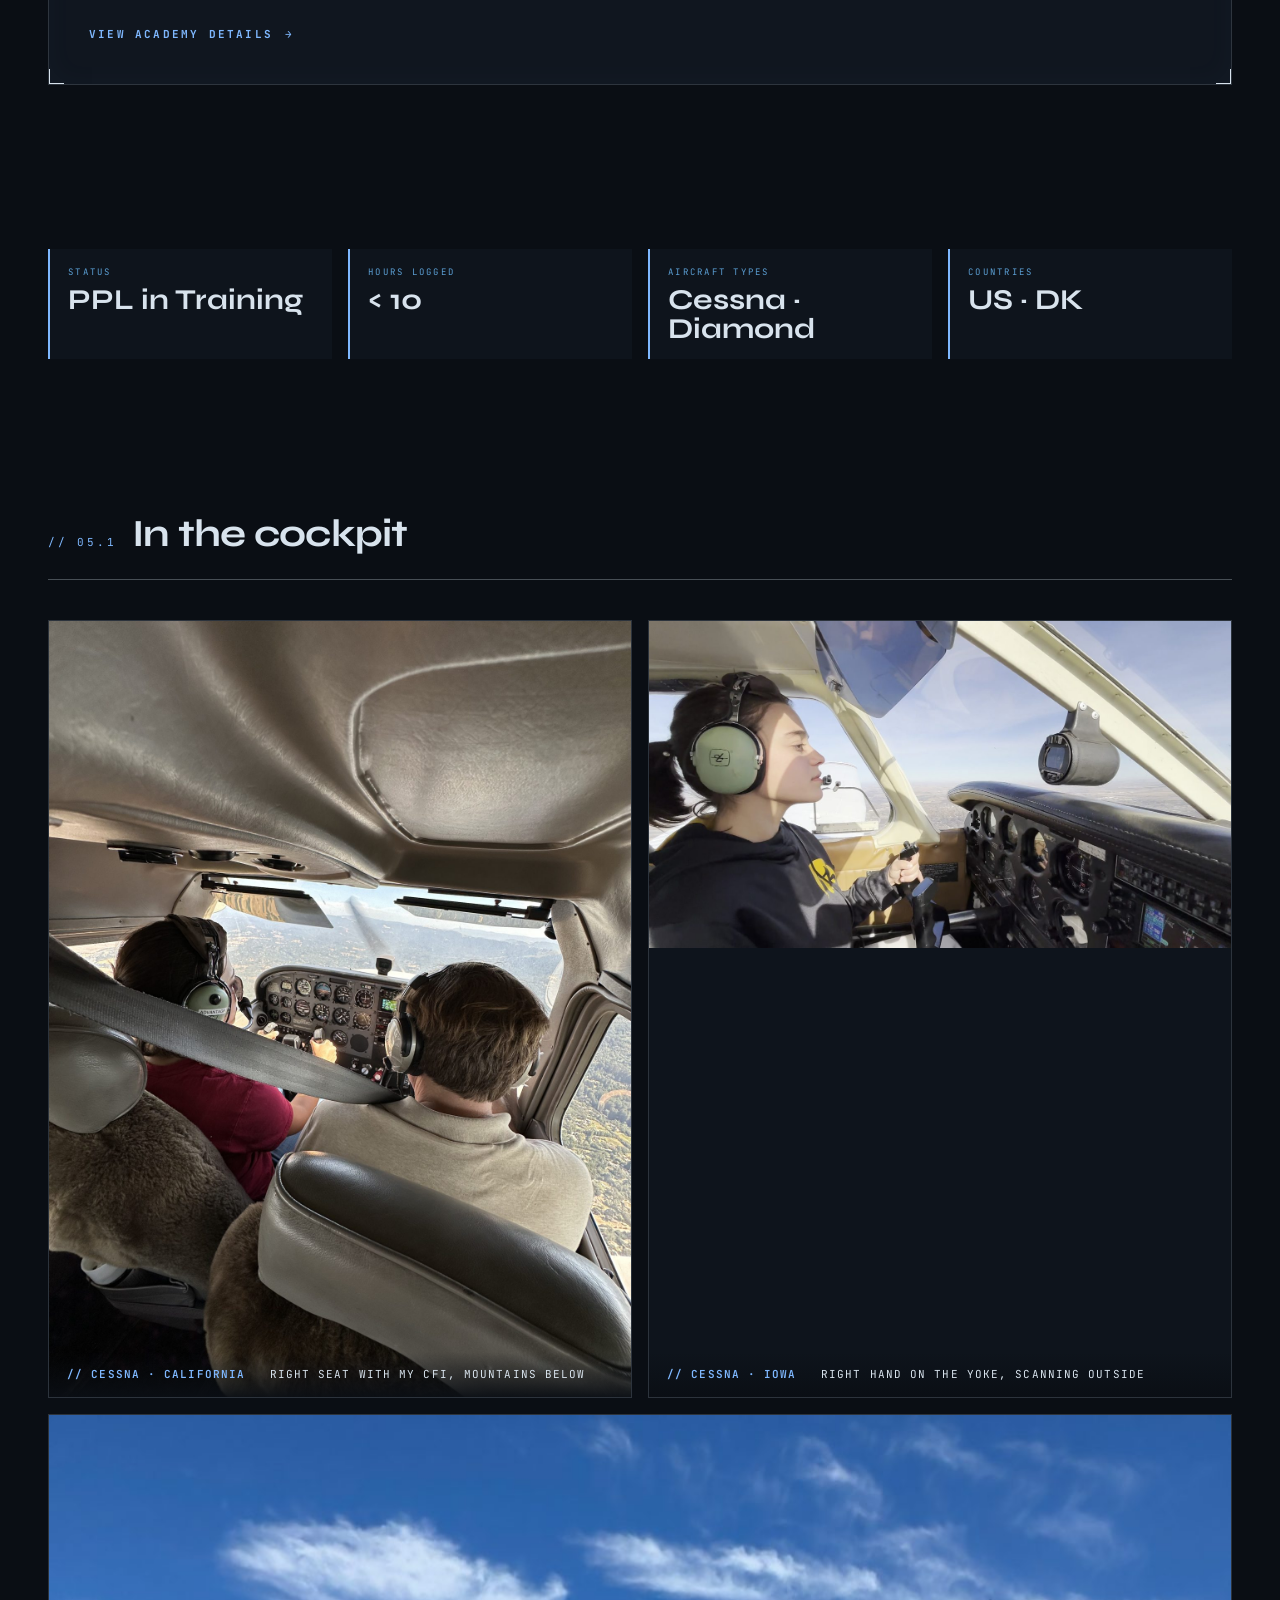
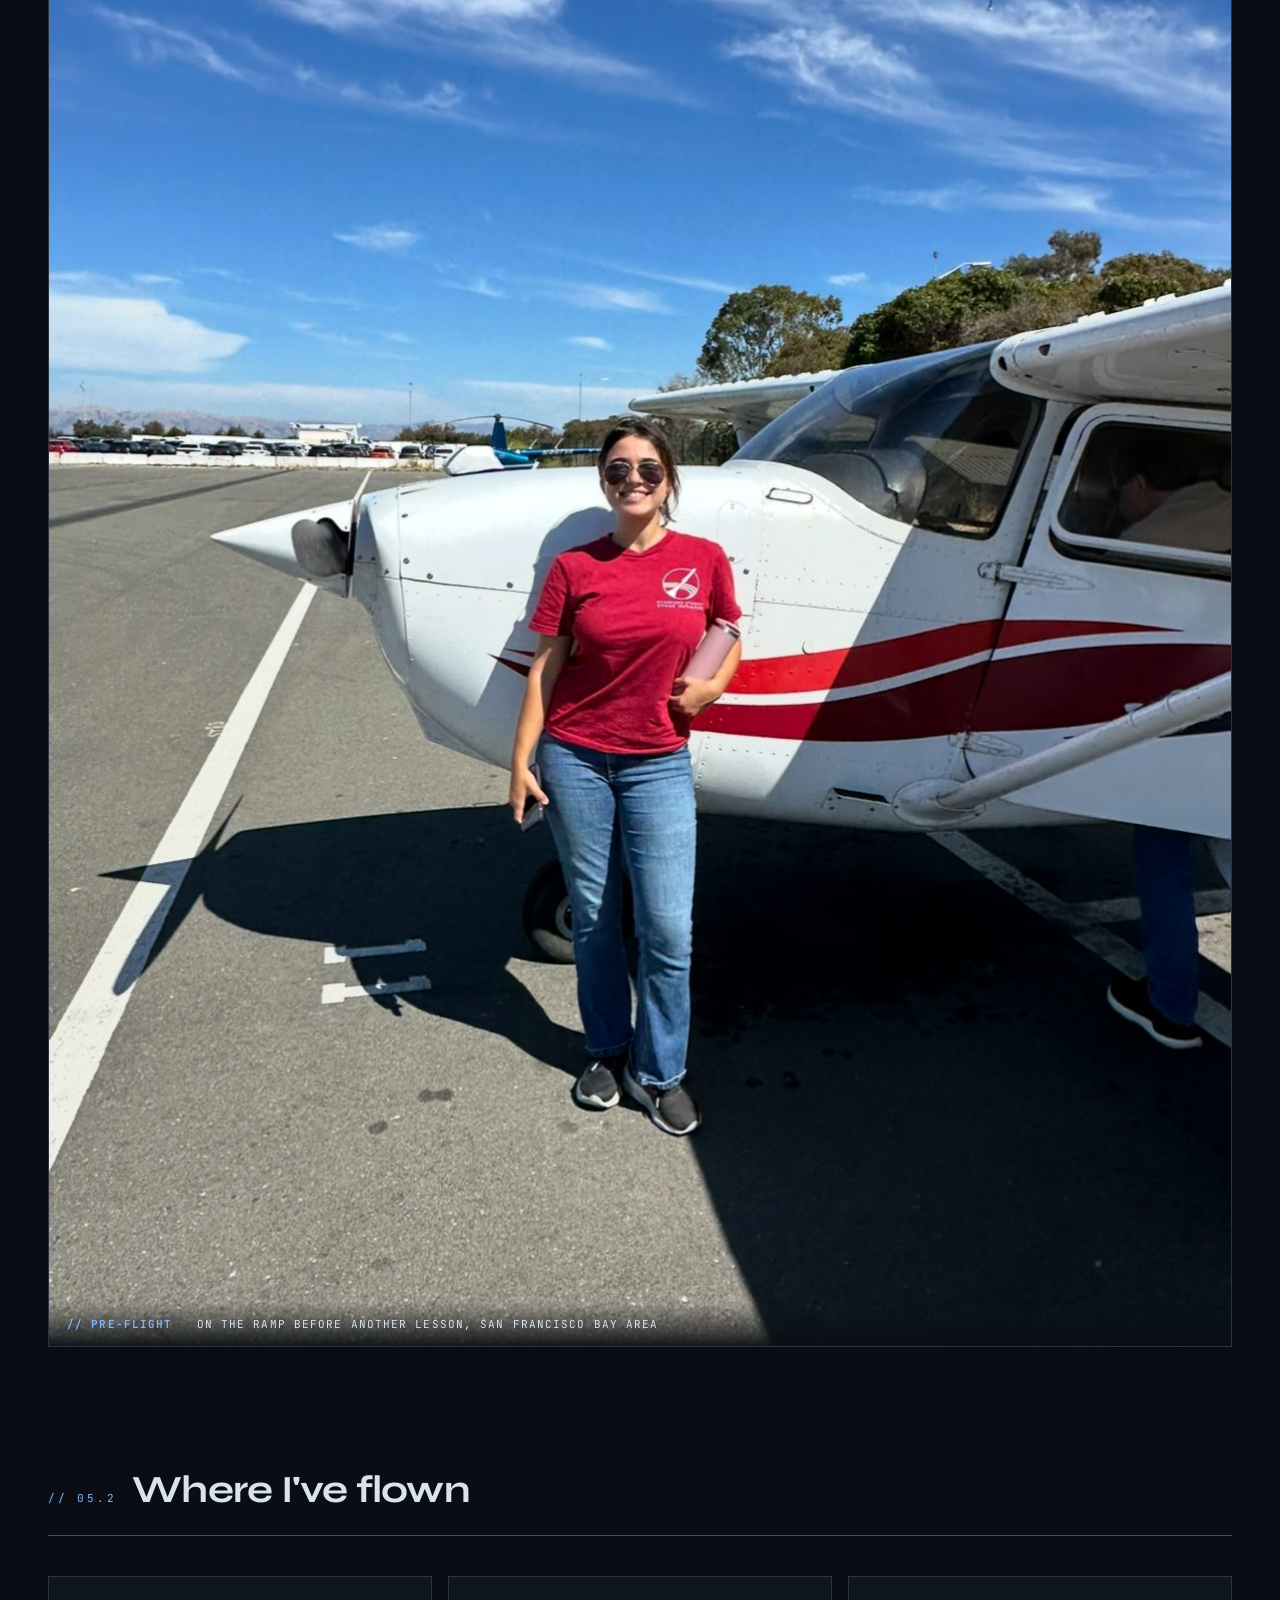
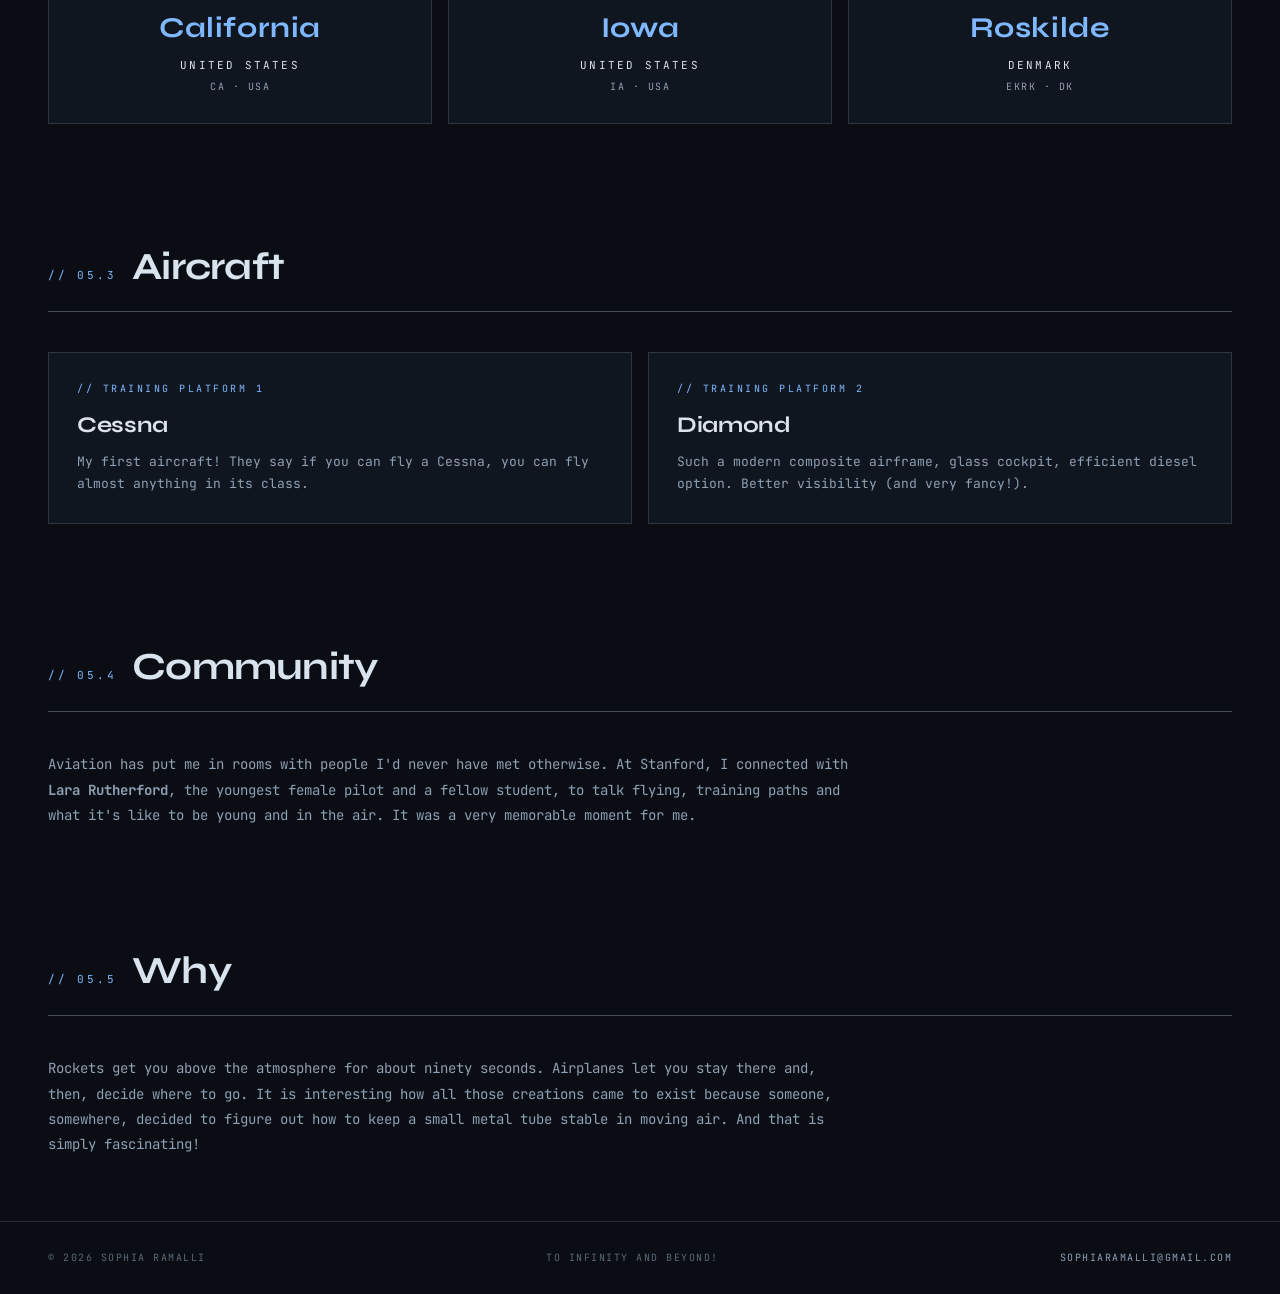
==== commit 123d845b: "Update aviation.html" ====
--- a/aviation.html
+++ b/aviation.html
@@ -112,12 +112,12 @@
     <div class="card">
       <div class="card-tag">// Training Platform 1</div>
       <h3>Cessna</h3>
-      <p>A classic! They say if you can fly a Cessna, you can fly almost anything in its class.</p>
+      <p>My first aircraft! They say if you can fly a Cessna, you can fly almost anything in its class.</p>
     </div>
     <div class="card">
       <div class="card-tag">// Training Platform 2</div>
       <h3>Diamond</h3>
-      <p>Modern composite airframe, glass cockpit, efficient diesel option. Better visibility (and very fancy!).</p>
+      <p>Such a modern composite airframe, glass cockpit, efficient diesel option. Better visibility (and very fancy!).</p>
     </div>
   </div>
 </section>
@@ -125,7 +125,7 @@
 <section class="block reveal">
   <div class="section-title"><span class="num">// 05.4</span><h2>Community</h2></div>
   <p style="color:var(--text-dim);font-size:14px;line-height:1.8;max-width:800px">
-    Aviation has put me in rooms with people I'd never have met otherwise. At Stanford, I connected with <b>Lara Rutherford</b>, the youngest female pilot and a fellow student, to talk flying, training paths and what it's like to be young and in the air. It was a very memorable moment for me!
+    Aviation has put me in rooms with people I'd never have met otherwise. At Stanford, I connected with <b>Lara Rutherford</b>, the youngest female pilot and a fellow student, to talk flying, training paths and what it's like to be young and in the air. It was a very memorable moment for me.
   </p>
 </section>
 
